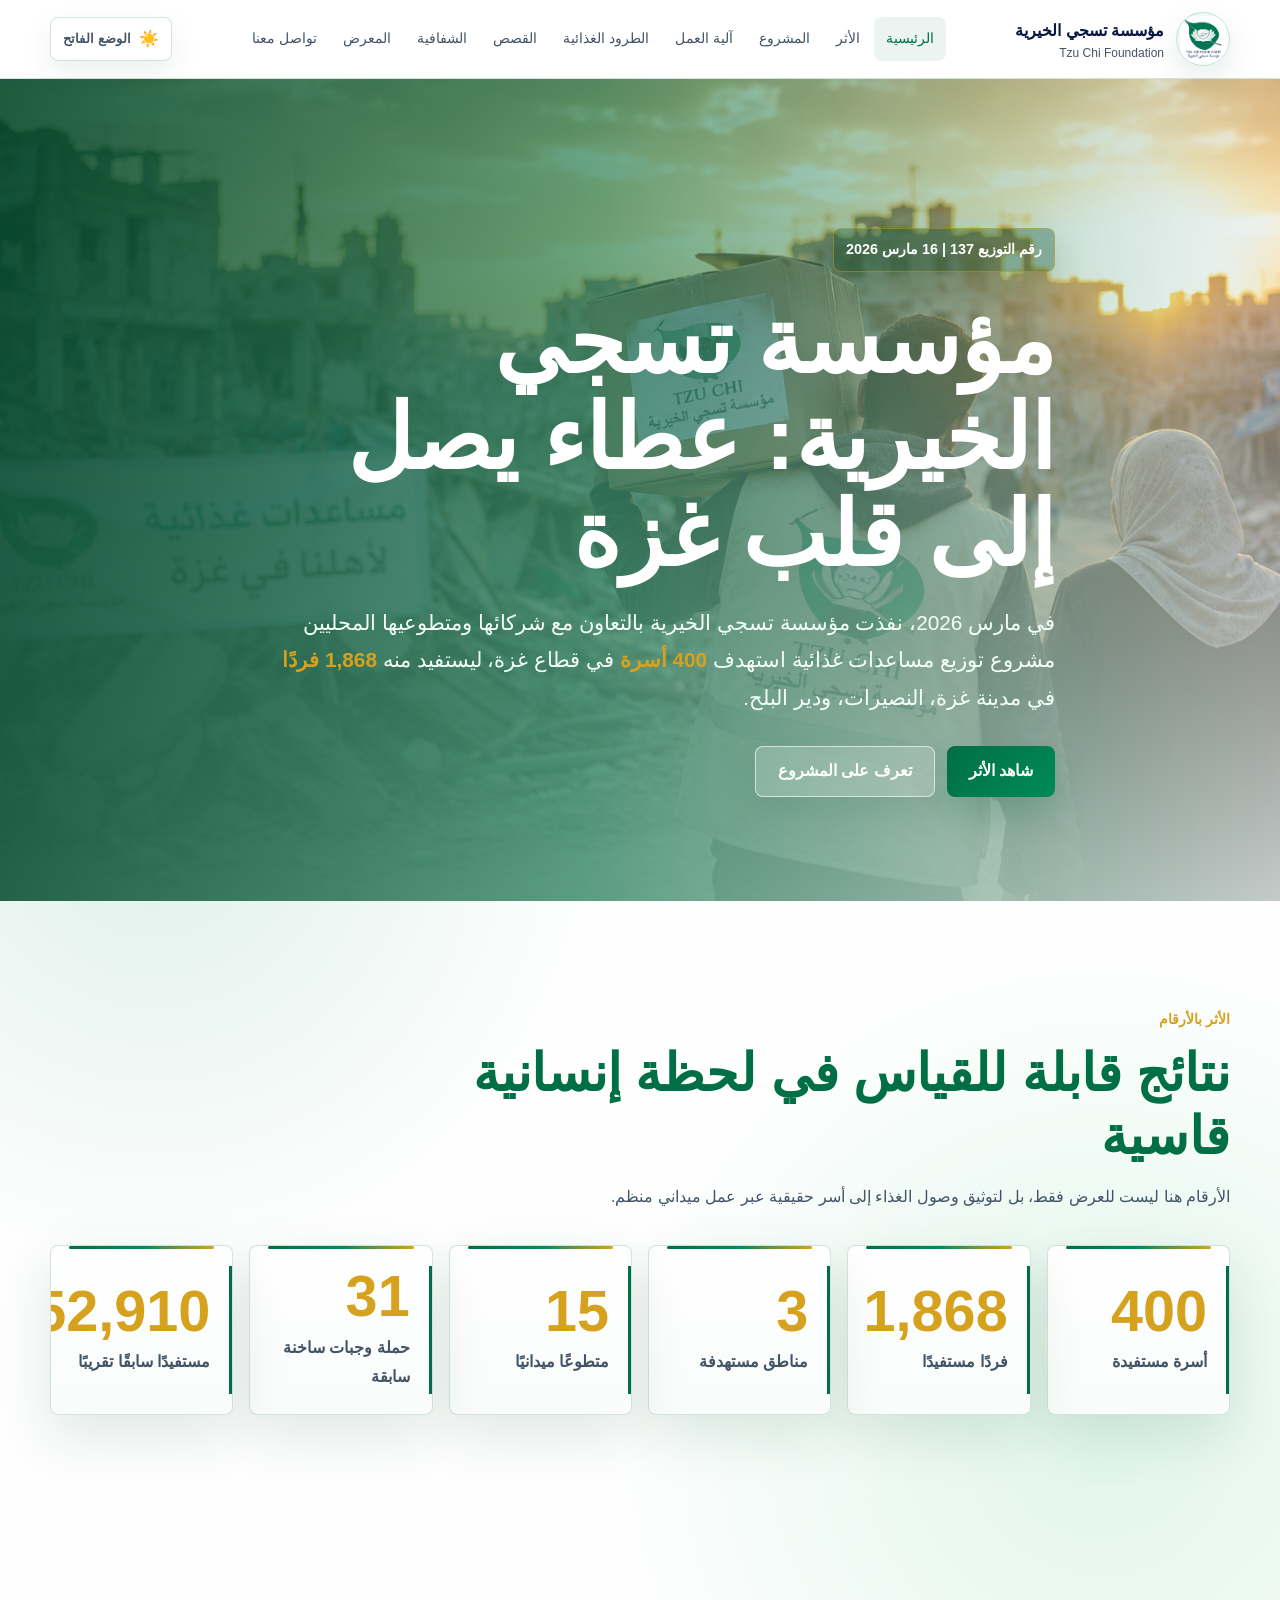
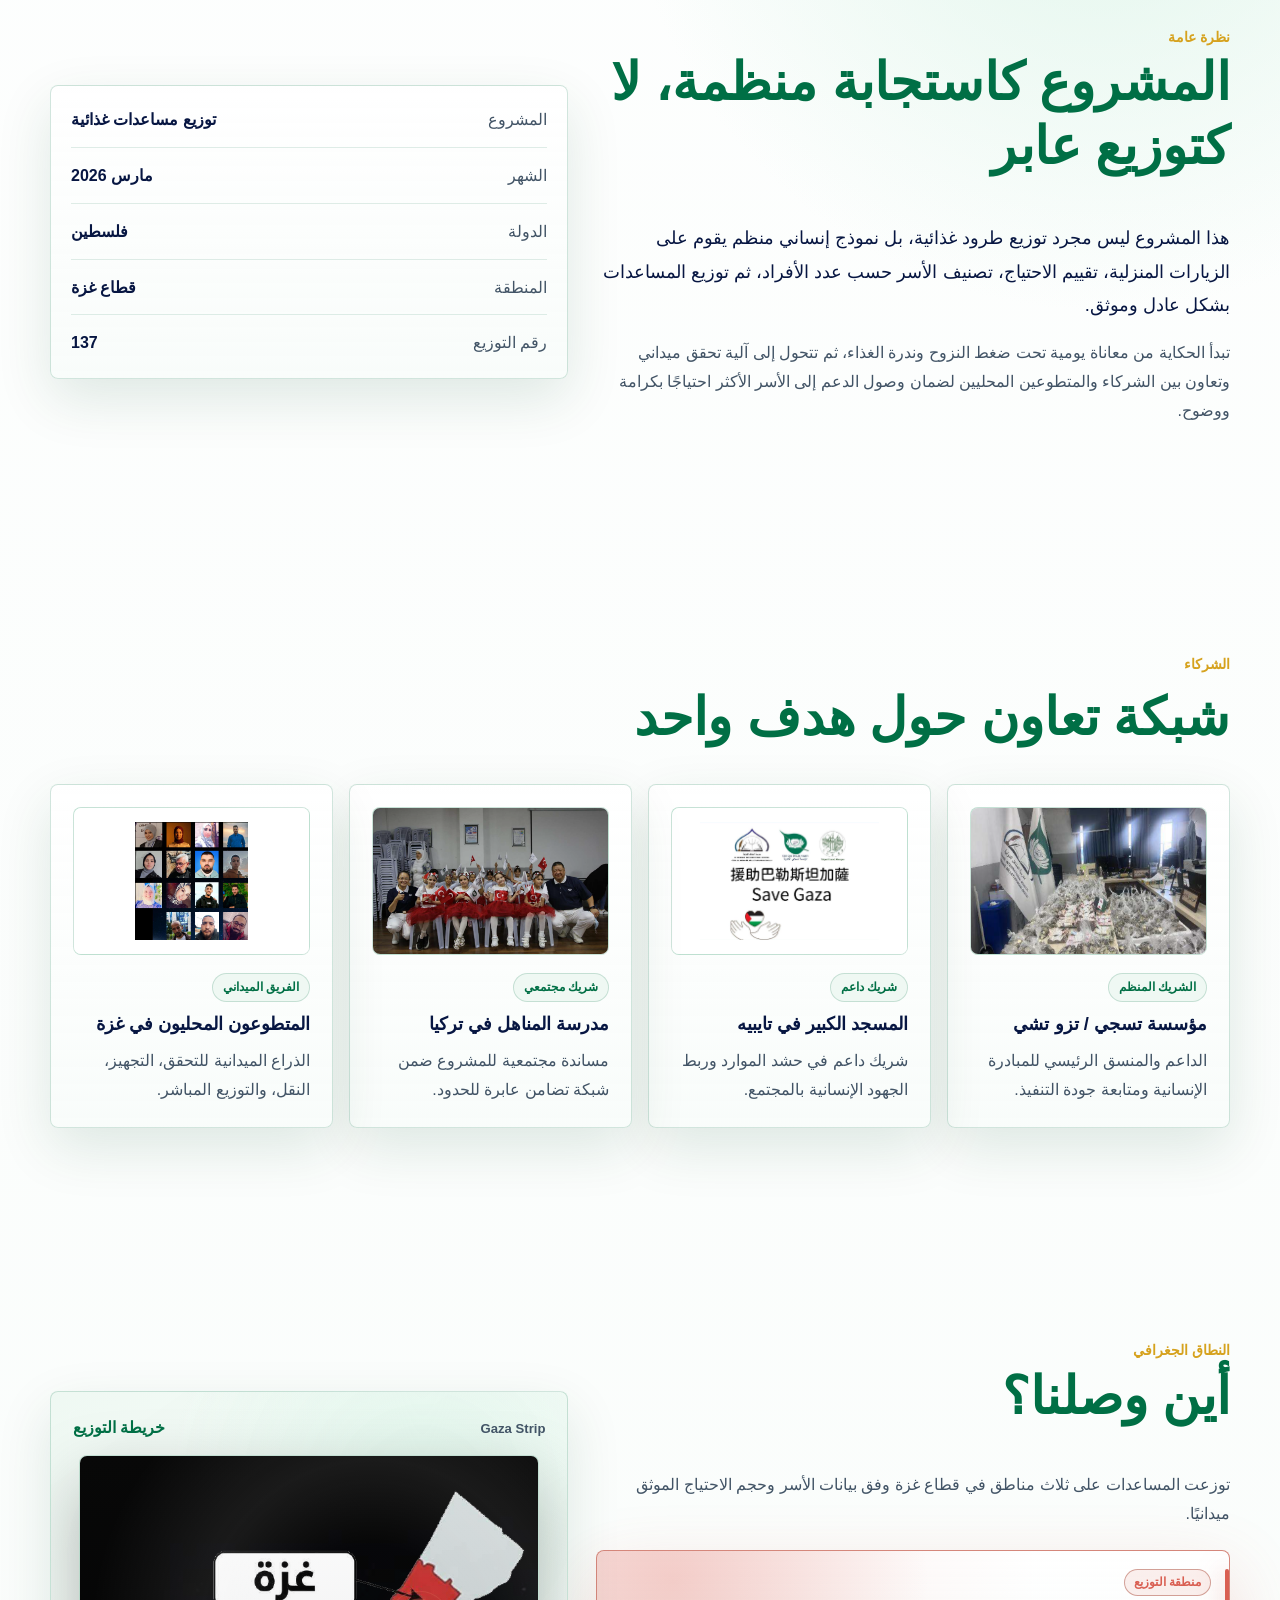
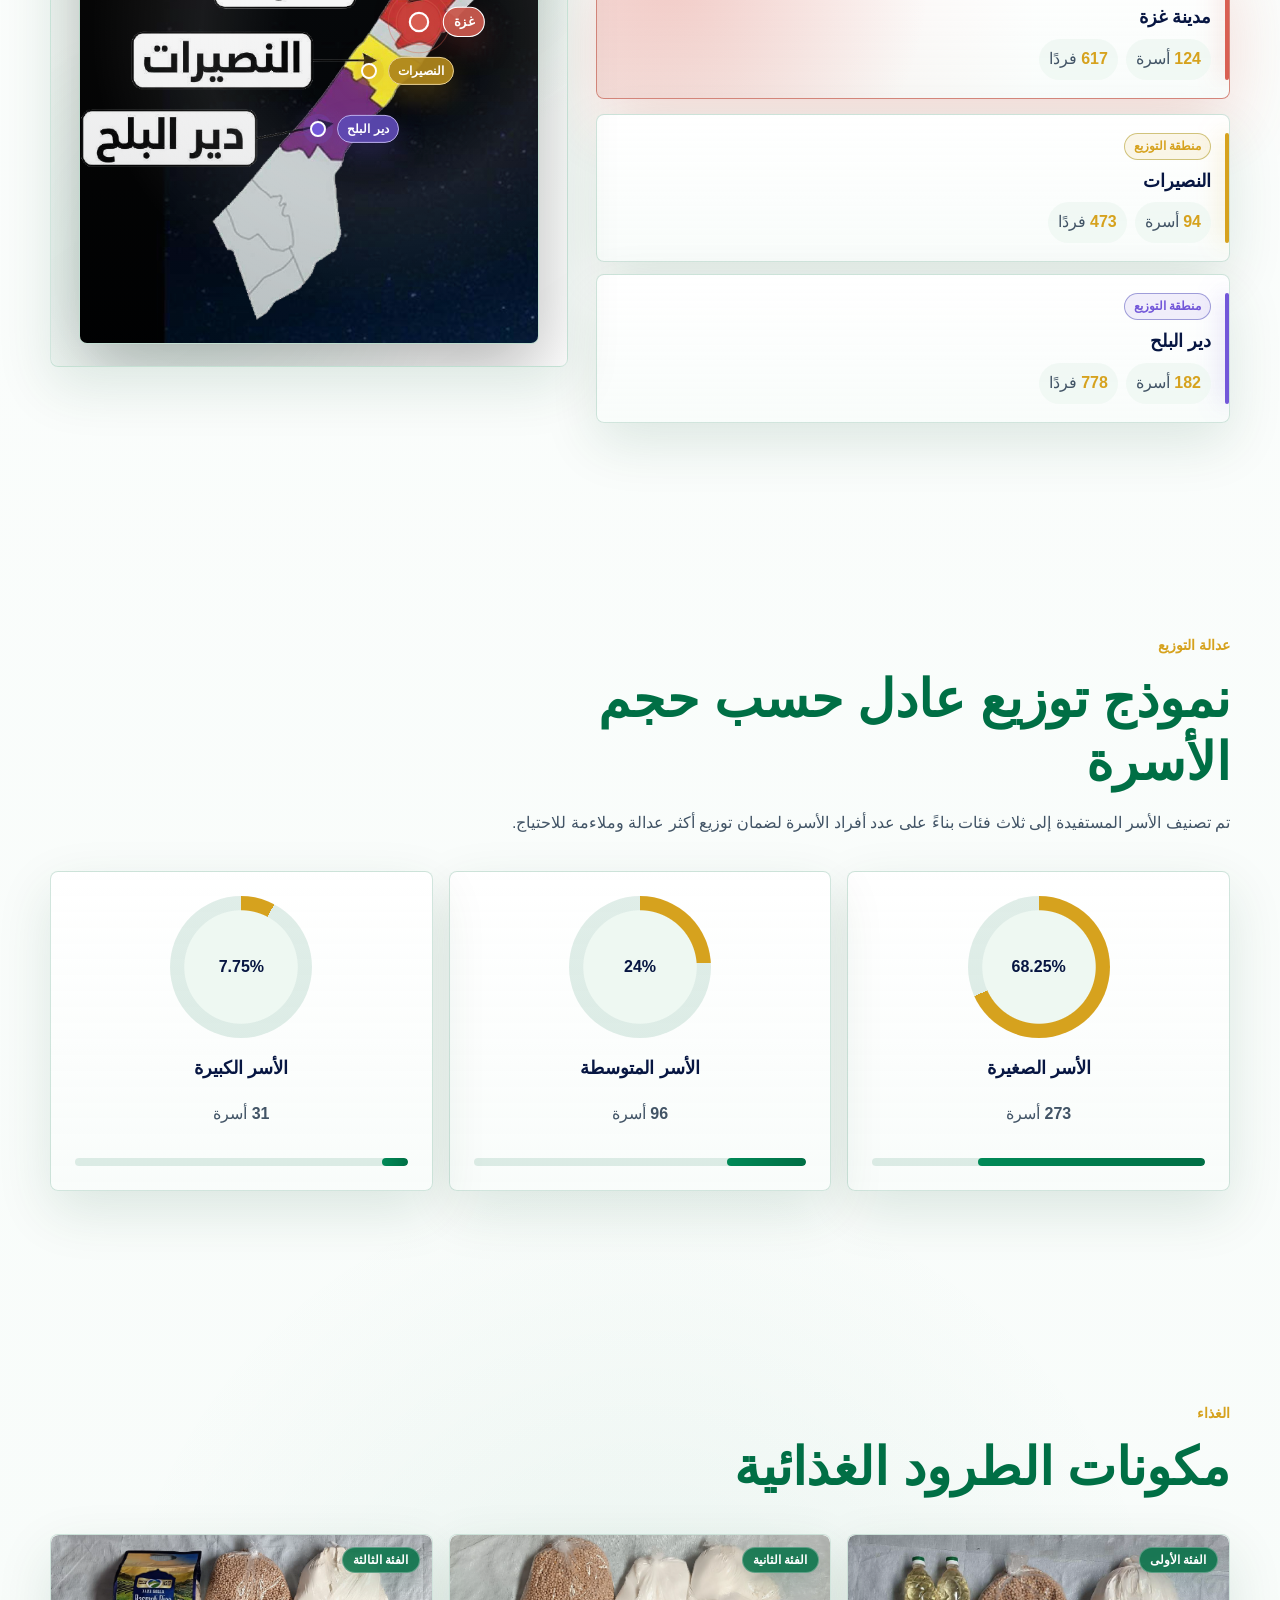
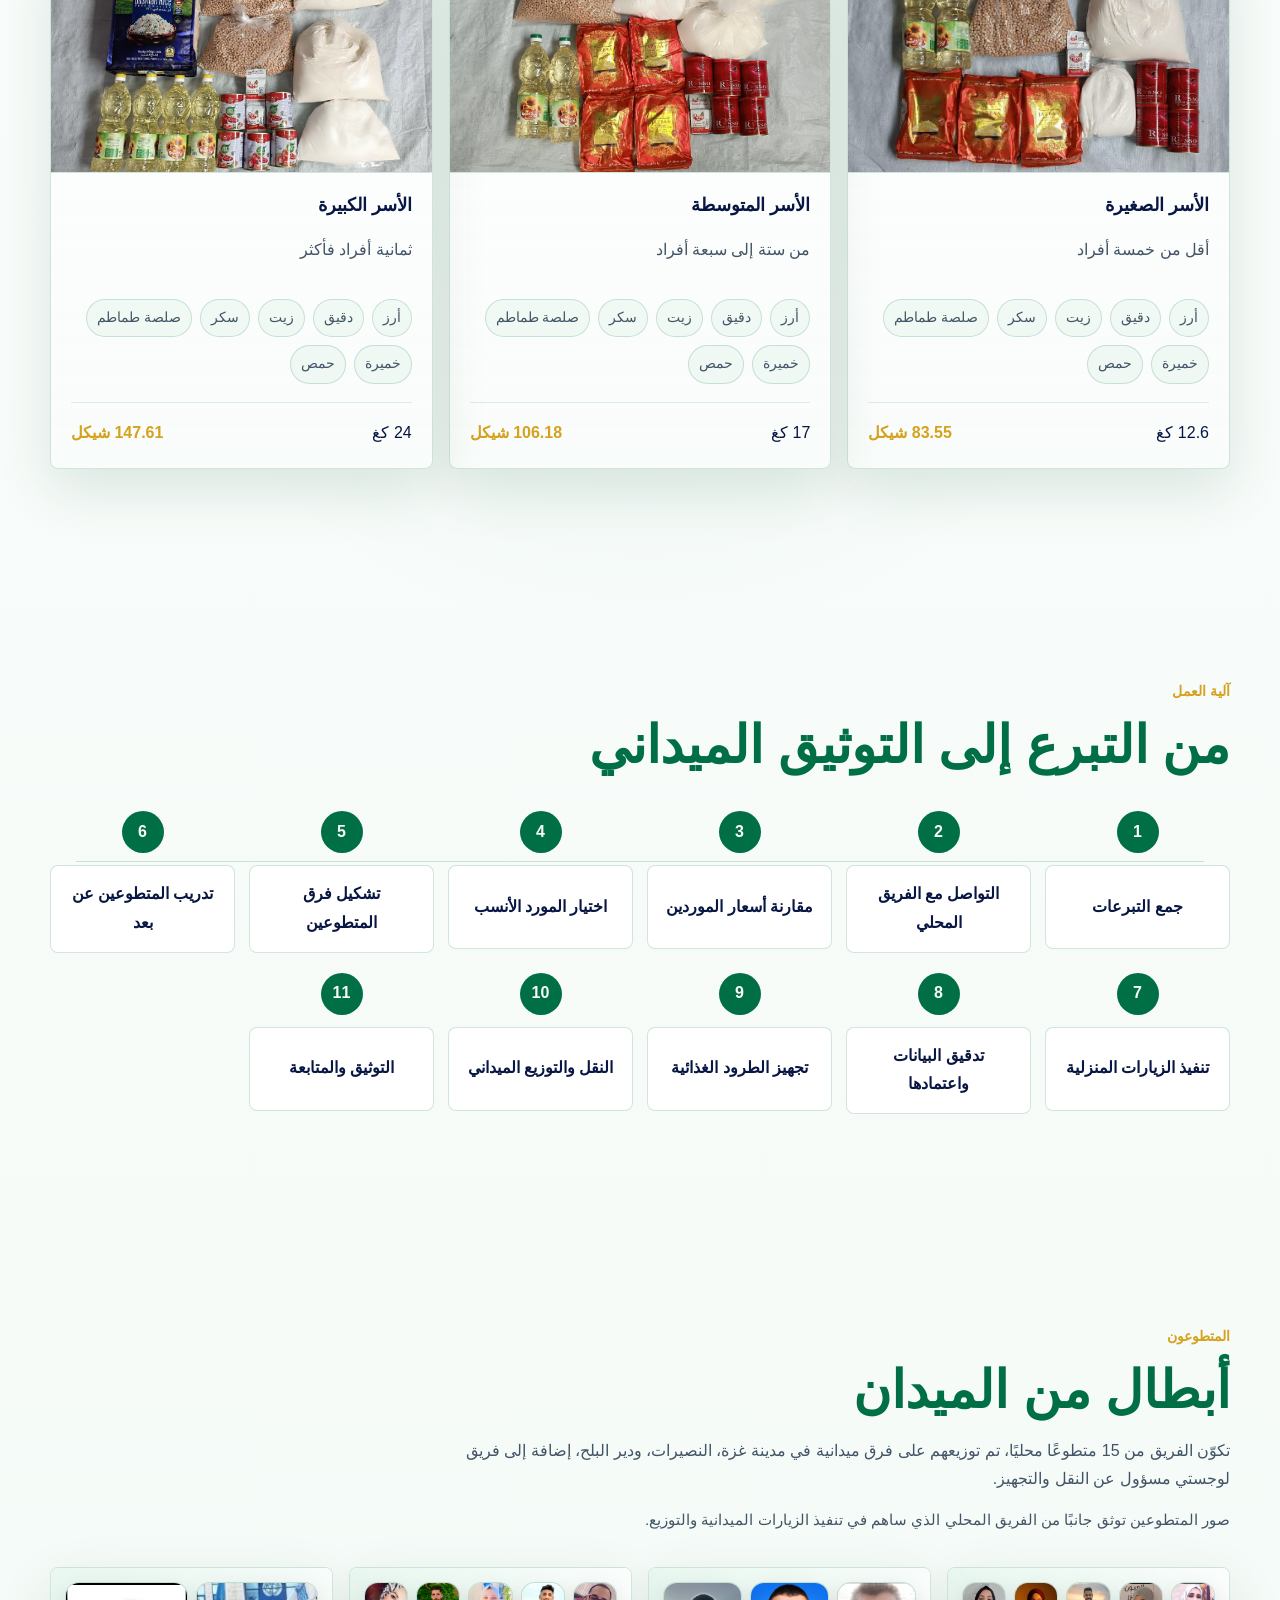
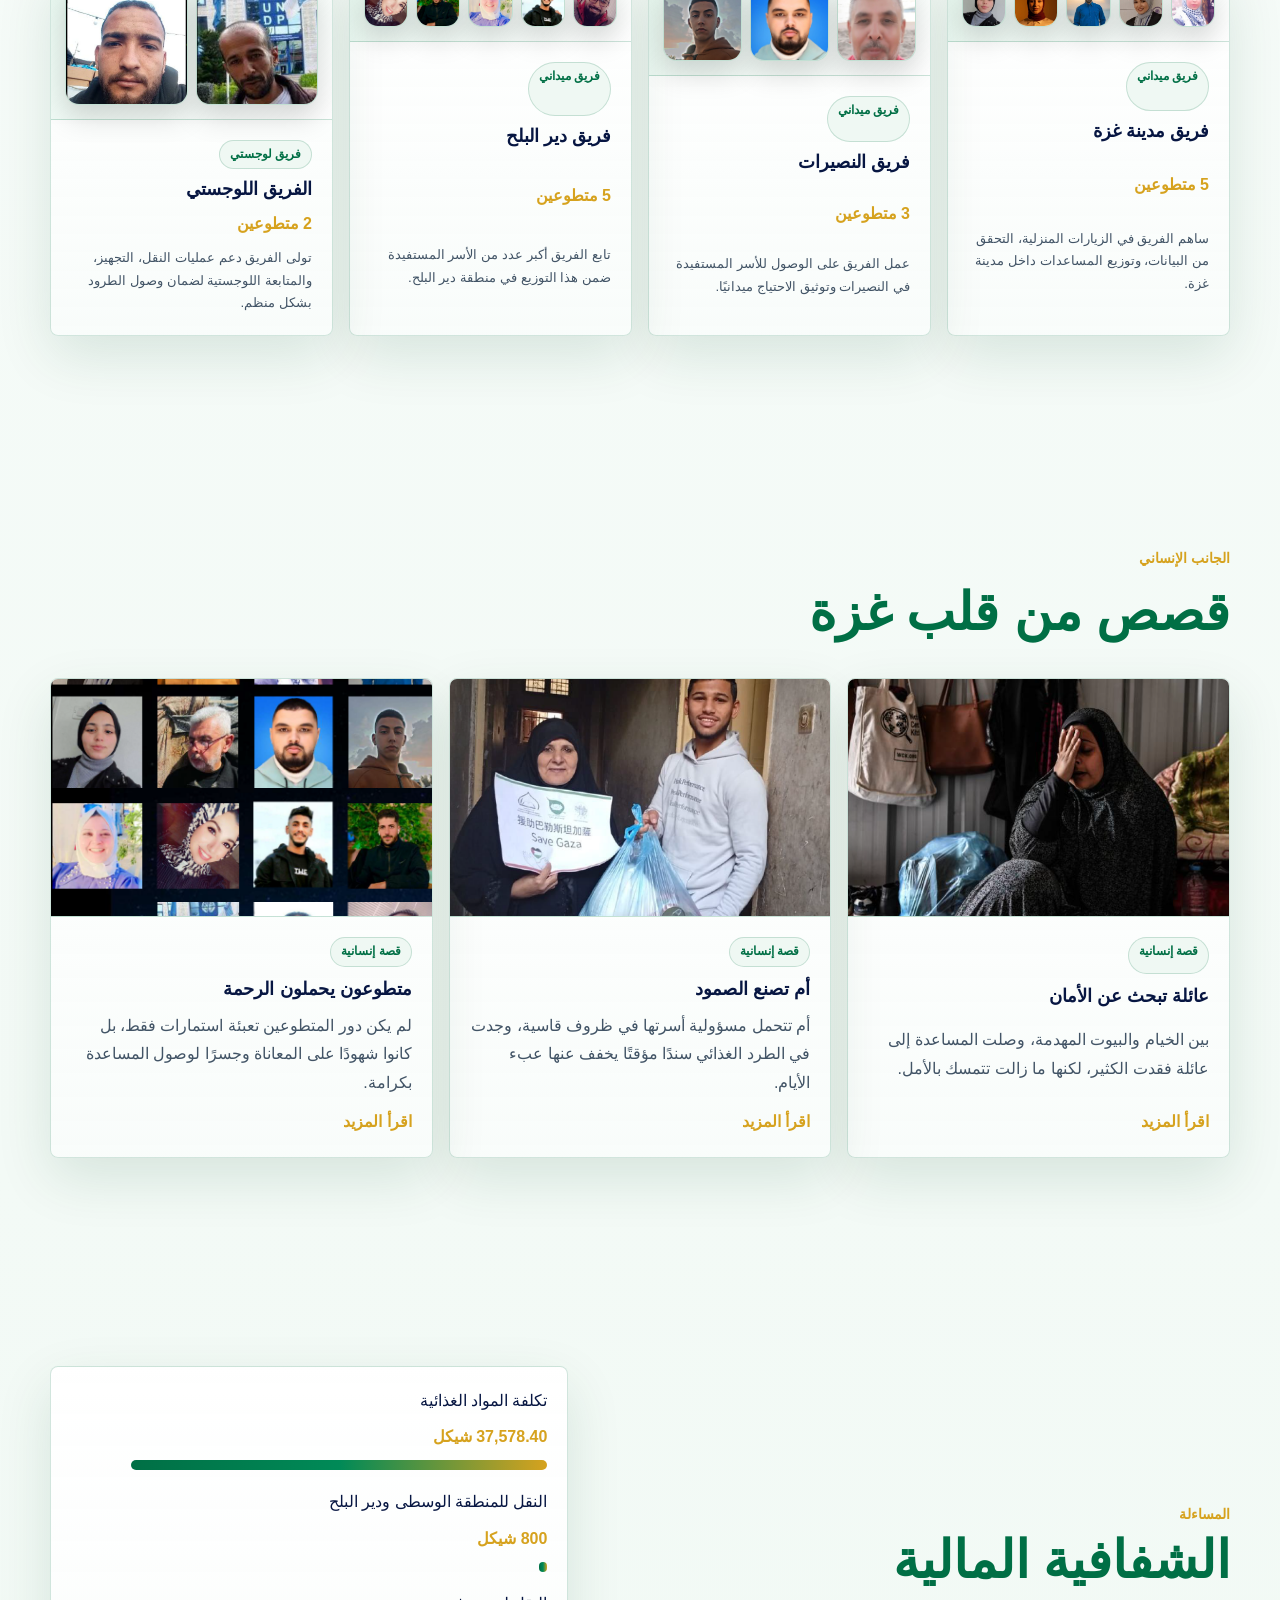
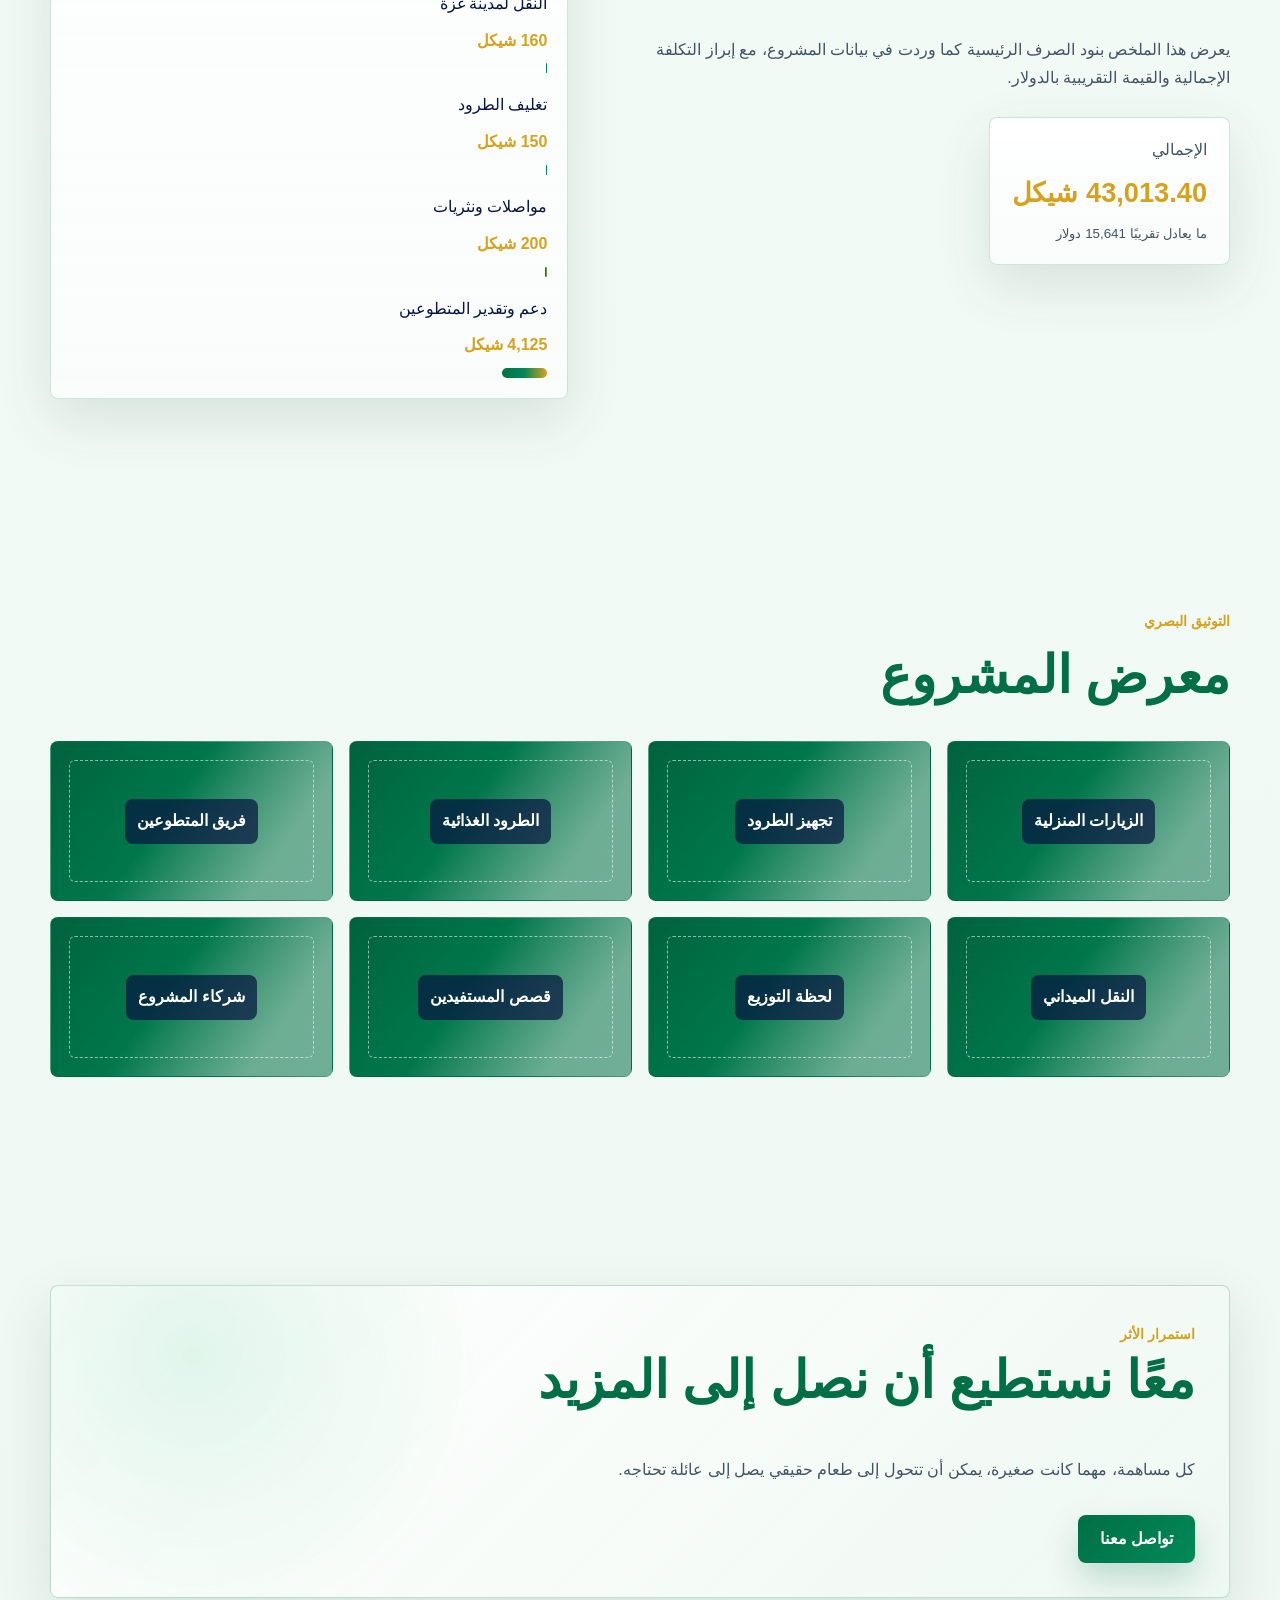
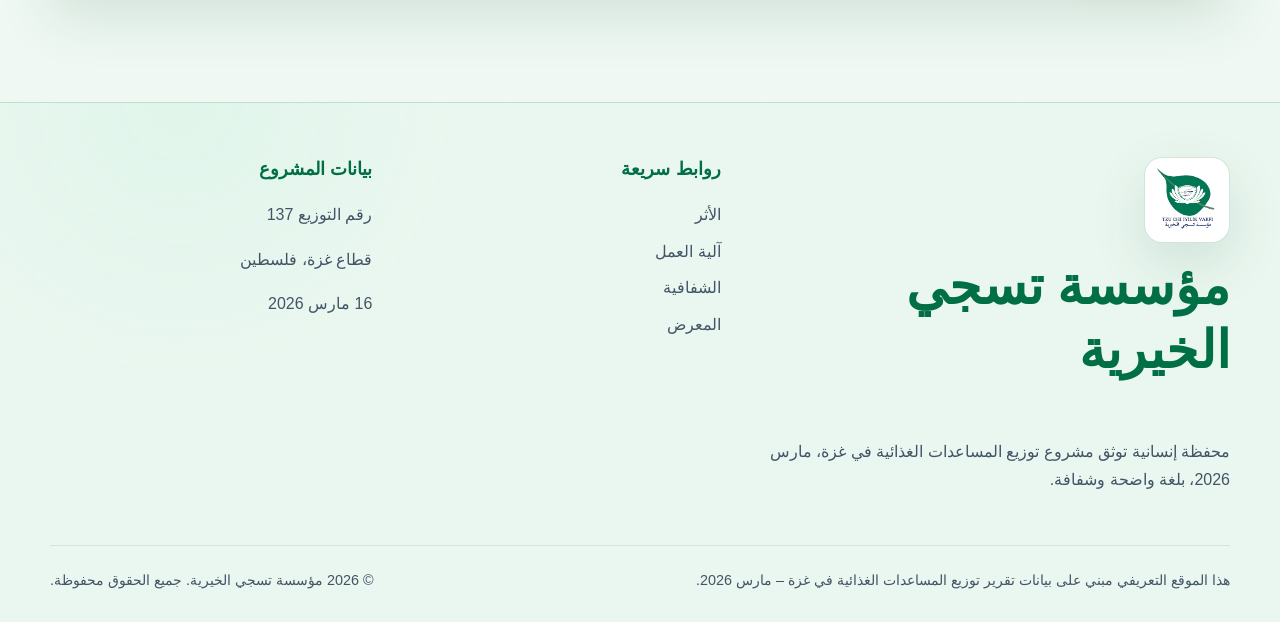
==== index.html @ 7330d8ac "first commit" ====
<!DOCTYPE html>
<html lang="ar" dir="rtl">
<head>
  <meta charset="UTF-8">
  <meta name="viewport" content="width=device-width, initial-scale=1.0">
  <meta name="description" content="موقع محفظة إنسانية لمشروع توزيع المساعدات الغذائية في غزة - مارس 2026، مؤسسة تسجي الخيرية.">
  <meta name="theme-color" content="#006F45">
  <title>مؤسسة تسجي الخيرية | توزيع المساعدات الغذائية في غزة</title>
  <link rel="icon" type="image/png" href="img/logo.png">
  <link rel="apple-touch-icon" href="img/logo.png">
  <script>
    (function () {
      try {
        var savedTheme = localStorage.getItem("tsuchi-theme");
        var systemTheme = window.matchMedia("(prefers-color-scheme: light)").matches ? "light" : "dark";
        document.documentElement.setAttribute("data-theme", savedTheme || systemTheme);
      } catch (error) {
        document.documentElement.setAttribute("data-theme", "dark");
      }
    })();
  </script>
  <link rel="stylesheet" href="style.css">
</head>
<body>
  <header class="site-header" id="top">
    <nav class="navbar" aria-label="التنقل الرئيسي">
      <a class="brand" href="#home" aria-label="مؤسسة تسجي الخيرية">
        <span class="brand-logo" aria-hidden="true">
          <img src="img/logo.png" alt="">
        </span>
        <span>
          <strong>مؤسسة تسجي الخيرية</strong>
          <small>Tzu Chi Foundation</small>
        </span>
      </a>

      <ul class="nav-links" id="primary-navigation">
        <li><a href="#home">الرئيسية</a></li>
        <li><a href="#impact">الأثر</a></li>
        <li><a href="#project">المشروع</a></li>
        <li><a href="#method">آلية العمل</a></li>
        <li><a href="#packages">الطرود الغذائية</a></li>
        <li><a href="#stories">القصص</a></li>
        <li><a href="#transparency">الشفافية</a></li>
        <li><a href="#gallery">المعرض</a></li>
        <li><a href="#contact">تواصل معنا</a></li>
      </ul>

      <div class="nav-actions">
        <button class="theme-toggle" type="button" aria-label="الوضع الداكن" aria-pressed="false">
          <span class="theme-toggle-icon" aria-hidden="true">🌙</span>
          <span class="theme-toggle-text">الوضع الداكن</span>
        </button>

        <button class="menu-toggle" type="button" aria-expanded="false" aria-controls="primary-navigation" aria-label="فتح القائمة">
          <span></span>
          <span></span>
          <span></span>
        </button>
      </div>
    </nav>
  </header>

  <main>
    <section class="hero section" id="home" aria-labelledby="hero-title">
      <div class="hero-media" aria-hidden="true">
        <img
          src="img/الصورة الرئيسية.png"
          alt=""
          class="hero-photo"
        >
      </div>
      <div class="hero-overlay"></div>
      <div class="hero-content container reveal">
        <div class="project-badge">رقم التوزيع 137 | 16 مارس 2026</div>
        <h1 id="hero-title">مؤسسة تسجي الخيرية: عطاء يصل إلى قلب غزة</h1>
        <p>
          في مارس 2026، نفذت مؤسسة تسجي الخيرية بالتعاون مع شركائها ومتطوعيها المحليين مشروع توزيع مساعدات غذائية استهدف
          <mark>400 أسرة</mark> في قطاع غزة، ليستفيد منه <mark>1,868 فردًا</mark> في مدينة غزة، النصيرات، ودير البلح.
        </p>
        <div class="hero-actions">
          <a class="btn btn-primary" href="#impact">شاهد الأثر</a>
          <a class="btn btn-secondary" href="#project">تعرف على المشروع</a>
        </div>
      </div>
    </section>

    <section class="section impact-section" id="impact" aria-labelledby="impact-title">
      <div class="container">
        <div class="section-heading reveal">
          <span class="eyebrow">الأثر بالأرقام</span>
          <h2 id="impact-title">نتائج قابلة للقياس في لحظة إنسانية قاسية</h2>
          <p>الأرقام هنا ليست للعرض فقط، بل لتوثيق وصول الغذاء إلى أسر حقيقية عبر عمل ميداني منظم.</p>
        </div>
        <div class="impact-grid">
          <article class="metric-card reveal">
            <strong class="counter" data-target="400">0</strong>
            <span>أسرة مستفيدة</span>
          </article>
          <article class="metric-card reveal">
            <strong class="counter" data-target="1868">0</strong>
            <span>فردًا مستفيدًا</span>
          </article>
          <article class="metric-card reveal">
            <strong class="counter" data-target="3">0</strong>
            <span>مناطق مستهدفة</span>
          </article>
          <article class="metric-card reveal">
            <strong class="counter" data-target="15">0</strong>
            <span>متطوعًا ميدانيًا</span>
          </article>
          <article class="metric-card reveal">
            <strong class="counter" data-target="31">0</strong>
            <span>حملة وجبات ساخنة سابقة</span>
          </article>
          <article class="metric-card reveal">
            <strong class="counter" data-target="52910">0</strong>
            <span>مستفيدًا سابقًا تقريبًا</span>
          </article>
        </div>
      </div>
    </section>

    <section class="section project-section" id="project" aria-labelledby="project-title">
      <div class="container split-layout">
        <div class="section-copy reveal">
          <span class="eyebrow">نظرة عامة</span>
          <h2 id="project-title">المشروع كاستجابة منظمة، لا كتوزيع عابر</h2>
          <p class="lead">
            هذا المشروع ليس مجرد توزيع طرود غذائية، بل نموذج إنساني منظم يقوم على الزيارات المنزلية، تقييم الاحتياج،
            تصنيف الأسر حسب عدد الأفراد، ثم توزيع المساعدات بشكل عادل وموثق.
          </p>
          <p>
            تبدأ الحكاية من معاناة يومية تحت ضغط النزوح وندرة الغذاء، ثم تتحول إلى آلية تحقق ميداني وتعاون بين الشركاء
            والمتطوعين المحليين لضمان وصول الدعم إلى الأسر الأكثر احتياجًا بكرامة ووضوح.
          </p>
        </div>
        <aside class="info-card reveal" aria-label="بيانات المشروع">
          <dl>
            <div><dt>المشروع</dt><dd>توزيع مساعدات غذائية</dd></div>
            <div><dt>الشهر</dt><dd>مارس 2026</dd></div>
            <div><dt>الدولة</dt><dd>فلسطين</dd></div>
            <div><dt>المنطقة</dt><dd>قطاع غزة</dd></div>
            <div><dt>رقم التوزيع</dt><dd>137</dd></div>
          </dl>
        </aside>
      </div>
    </section>

    <section class="section partners-section" aria-labelledby="partners-title">
      <div class="container">
        <div class="section-heading reveal">
          <span class="eyebrow">الشركاء</span>
          <h2 id="partners-title">شبكة تعاون حول هدف واحد</h2>
        </div>
        <div class="card-grid partners-grid">
          <article class="partner-card reveal">
            <div class="partner-image-wrap">
              <img src="img/مؤسسة تسجي تزو تشي.png" alt="مؤسسة تسجي / تزو تشي" class="partner-image">
            </div>
            <span class="partner-role">الشريك المنظم</span>
            <h3>مؤسسة تسجي / تزو تشي</h3>
            <p>الداعم والمنسق الرئيسي للمبادرة الإنسانية ومتابعة جودة التنفيذ.</p>
          </article>
          <article class="partner-card reveal">
            <div class="partner-image-wrap">
              <img src="img/المسجد الكبير.png" alt="المسجد الكبير في تايبيه" class="partner-image is-contain">
            </div>
            <span class="partner-role">شريك داعم</span>
            <h3>المسجد الكبير في تايبيه</h3>
            <p>شريك داعم في حشد الموارد وربط الجهود الإنسانية بالمجتمع.</p>
          </article>
          <article class="partner-card reveal">
            <div class="partner-image-wrap">
              <img src="img/مدرسة المناهل.png" alt="مدرسة المناهل في تركيا" class="partner-image">
            </div>
            <span class="partner-role">شريك مجتمعي</span>
            <h3>مدرسة المناهل في تركيا</h3>
            <p>مساندة مجتمعية للمشروع ضمن شبكة تضامن عابرة للحدود.</p>
          </article>
          <article class="partner-card reveal">
            <div class="partner-image-wrap">
              <img src="img/متطوعين.png" alt="المتطوعون المحليون في غزة" class="partner-image is-contain">
            </div>
            <span class="partner-role">الفريق الميداني</span>
            <h3>المتطوعون المحليون في غزة</h3>
            <p>الذراع الميدانية للتحقق، التجهيز، النقل، والتوزيع المباشر.</p>
          </article>
        </div>
      </div>
    </section>

    <section class="section areas-section" aria-labelledby="areas-title">
      <div class="container split-layout areas-layout">
        <div class="section-copy reveal">
          <span class="eyebrow">النطاق الجغرافي</span>
          <h2 id="areas-title">أين وصلنا؟</h2>
          <p>توزعت المساعدات على ثلاث مناطق في قطاع غزة وفق بيانات الأسر وحجم الاحتياج الموثق ميدانيًا.</p>
          <div class="area-list" aria-label="مناطق التوزيع">
            <button class="area-card is-active" type="button" data-region="gaza" aria-pressed="true">
              <span class="area-card-accent"></span>
              <span class="area-card-label">منطقة التوزيع</span>
              <h3>مدينة غزة</h3>
              <span class="area-stats">
                <span><strong>124</strong> أسرة</span>
                <span><strong>617</strong> فردًا</span>
              </span>
            </button>
            <button class="area-card" type="button" data-region="nuseirat" aria-pressed="false">
              <span class="area-card-accent"></span>
              <span class="area-card-label">منطقة التوزيع</span>
              <h3>النصيرات</h3>
              <span class="area-stats">
                <span><strong>94</strong> أسرة</span>
                <span><strong>473</strong> فردًا</span>
              </span>
            </button>
            <button class="area-card" type="button" data-region="deir" aria-pressed="false">
              <span class="area-card-accent"></span>
              <span class="area-card-label">منطقة التوزيع</span>
              <h3>دير البلح</h3>
              <span class="area-stats">
                <span><strong>182</strong> أسرة</span>
                <span><strong>778</strong> فردًا</span>
              </span>
            </button>
          </div>
        </div>
        <div class="gaza-map reveal" data-region-map aria-label="خريطة تفاعلية لمناطق التوزيع في قطاع غزة">
          <div class="map-shell">
            <div class="map-kicker">
              <span>Gaza Strip</span>
              <strong>خريطة التوزيع</strong>
            </div>

            <div class="map-stage">
              <div class="interactive-gaza-map gaza-map-stage" aria-label="خريطة تفاعلية لقطاع غزة">
                <img
                  src="img/قطاع غزة.png"
                  alt="خريطة قطاع غزة توضح مناطق التوزيع: غزة، النصيرات، دير البلح"
                  class="gaza-map-image"
                >

                <button class="map-region region-gaza is-active" type="button" data-region="gaza" aria-label="مدينة غزة: 124 أسرة، 617 فردًا" aria-pressed="true">
                  <span class="region-pin" aria-hidden="true"></span>
                  <span class="region-label">غزة</span>
                </button>

                <button class="map-region region-nuseirat" type="button" data-region="nuseirat" aria-label="النصيرات: 94 أسرة، 473 فردًا" aria-pressed="false">
                  <span class="region-pin" aria-hidden="true"></span>
                  <span class="region-label">النصيرات</span>
                </button>

                <button class="map-region region-deir" type="button" data-region="deir" aria-label="دير البلح: 182 أسرة، 778 فردًا" aria-pressed="false">
                  <span class="region-pin" aria-hidden="true"></span>
                  <span class="region-label">دير البلح</span>
                </button>
              </div>
            </div>

            <!-- <aside class="map-info-panel" aria-live="polite">
              <span class="map-info-label">منطقة مستهدفة ضمن التوزيع</span>
              <h3 data-map-title>مدينة غزة</h3>
              <div class="map-info-stats">
                <span><strong data-map-families>124</strong> أسرة مستفيدة</span>
                <span><strong data-map-people>617</strong> فردًا مستفيدًا</span>
              </div>
              <p data-map-description>منطقة رئيسية ضمن نطاق التوزيع</p>
            </aside> -->
          </div>
        </div>
      </div>
    </section>

    <section class="section fair-section" aria-labelledby="fair-title">
      <div class="container">
        <div class="section-heading reveal">
          <span class="eyebrow">عدالة التوزيع</span>
          <h2 id="fair-title">نموذج توزيع عادل حسب حجم الأسرة</h2>
          <p>تم تصنيف الأسر المستفيدة إلى ثلاث فئات بناءً على عدد أفراد الأسرة لضمان توزيع أكثر عدالة وملاءمة للاحتياج.</p>
        </div>
        <div class="fair-grid">
          <article class="distribution-card reveal">
            <div class="donut" style="--percent: 68.25"><span>68.25%</span></div>
            <h3>الأسر الصغيرة</h3>
            <p><strong>273</strong> أسرة</p>
            <div class="progress"><span style="width: 68.25%"></span></div>
          </article>
          <article class="distribution-card reveal">
            <div class="donut" style="--percent: 24"><span>24%</span></div>
            <h3>الأسر المتوسطة</h3>
            <p><strong>96</strong> أسرة</p>
            <div class="progress"><span style="width: 24%"></span></div>
          </article>
          <article class="distribution-card reveal">
            <div class="donut" style="--percent: 7.75"><span>7.75%</span></div>
            <h3>الأسر الكبيرة</h3>
            <p><strong>31</strong> أسرة</p>
            <div class="progress"><span style="width: 7.75%"></span></div>
          </article>
        </div>
      </div>
    </section>

    <section class="section packages-section" id="packages" aria-labelledby="packages-title">
      <div class="container">
        <div class="section-heading reveal">
          <span class="eyebrow">الغذاء</span>
          <h2 id="packages-title">مكونات الطرود الغذائية</h2>
        </div>
        <div class="package-grid">
          <article class="package-card reveal">
            <figure class="package-image-wrap">
              <img
                src="img/package-small-family.png"
                alt="صورة طرد الأسر الصغيرة - الفئة الأولى"
                class="package-photo"
              >
              <figcaption class="package-category-badge">الفئة الأولى</figcaption>
            </figure>
            <div class="package-body">
              <h3>الأسر الصغيرة</h3>
              <p class="muted">أقل من خمسة أفراد</p>
              <ul class="items-list">
                <li>أرز</li><li>دقيق</li><li>زيت</li><li>سكر</li><li>صلصة طماطم</li><li>خميرة</li><li>حمص</li>
              </ul>
              <div class="package-meta">
                <span>12.6 كغ</span>
                <strong>83.55 شيكل</strong>
              </div>
            </div>
          </article>
          <article class="package-card reveal">
            <figure class="package-image-wrap">
              <img
                src="img/package-medium-family.png"
                alt="صورة طرد الأسر المتوسطة - الفئة الثانية"
                class="package-photo"
              >
              <figcaption class="package-category-badge">الفئة الثانية</figcaption>
            </figure>
            <div class="package-body">
              <h3>الأسر المتوسطة</h3>
              <p class="muted">من ستة إلى سبعة أفراد</p>
              <ul class="items-list">
                <li>أرز</li><li>دقيق</li><li>زيت</li><li>سكر</li><li>صلصة طماطم</li><li>خميرة</li><li>حمص</li>
              </ul>
              <div class="package-meta">
                <span>17 كغ</span>
                <strong>106.18 شيكل</strong>
              </div>
            </div>
          </article>
          <article class="package-card reveal">
            <figure class="package-image-wrap">
              <img
                src="img/package-large-family.png"
                alt="صورة طرد الأسر الكبيرة - الفئة الثالثة"
                class="package-photo"
              >
              <figcaption class="package-category-badge">الفئة الثالثة</figcaption>
            </figure>
            <div class="package-body">
              <h3>الأسر الكبيرة</h3>
              <p class="muted">ثمانية أفراد فأكثر</p>
              <ul class="items-list">
                <li>أرز</li><li>دقيق</li><li>زيت</li><li>سكر</li><li>صلصة طماطم</li><li>خميرة</li><li>حمص</li>
              </ul>
              <div class="package-meta">
                <span>24 كغ</span>
                <strong>147.61 شيكل</strong>
              </div>
            </div>
          </article>
        </div>
      </div>
    </section>

    <section class="section method-section" id="method" aria-labelledby="method-title">
      <div class="container">
        <div class="section-heading reveal">
          <span class="eyebrow">آلية العمل</span>
          <h2 id="method-title">من التبرع إلى التوثيق الميداني</h2>
        </div>
        <ol class="timeline">
          <li class="reveal"><span>1</span><p>جمع التبرعات</p></li>
          <li class="reveal"><span>2</span><p>التواصل مع الفريق المحلي</p></li>
          <li class="reveal"><span>3</span><p>مقارنة أسعار الموردين</p></li>
          <li class="reveal"><span>4</span><p>اختيار المورد الأنسب</p></li>
          <li class="reveal"><span>5</span><p>تشكيل فرق المتطوعين</p></li>
          <li class="reveal"><span>6</span><p>تدريب المتطوعين عن بعد</p></li>
          <li class="reveal"><span>7</span><p>تنفيذ الزيارات المنزلية</p></li>
          <li class="reveal"><span>8</span><p>تدقيق البيانات واعتمادها</p></li>
          <li class="reveal"><span>9</span><p>تجهيز الطرود الغذائية</p></li>
          <li class="reveal"><span>10</span><p>النقل والتوزيع الميداني</p></li>
          <li class="reveal"><span>11</span><p>التوثيق والمتابعة</p></li>
        </ol>
      </div>
    </section>

    <section class="section volunteers-section" aria-labelledby="volunteers-title">
      <div class="container">
        <div class="section-heading reveal">
          <span class="eyebrow">المتطوعون</span>
          <h2 id="volunteers-title">أبطال من الميدان</h2>
          <p>
            تكوّن الفريق من 15 متطوعًا محليًا، تم توزيعهم على فرق ميدانية في مدينة غزة، النصيرات، ودير البلح،
            إضافة إلى فريق لوجستي مسؤول عن النقل والتجهيز.
          </p>
          <p class="section-note">صور المتطوعين توثق جانبًا من الفريق المحلي الذي ساهم في تنفيذ الزيارات الميدانية والتوزيع.</p>
        </div>
        <div class="volunteer-grid">
          <article class="volunteer-card reveal">
            <div class="volunteer-photo-grid volunteer-photo-grid-5" aria-label="صور فريق مدينة غزة">
              <img src="img/فريق غزة العضو الاول.png" alt="عضو من فريق مدينة غزة" class="volunteer-photo photo-focus-center">
              <img src="img/فريق غزة العضو الثاني.png" alt="عضو من فريق مدينة غزة" class="volunteer-photo">
              <img src="img/فريق غزة العضو الثالث.png" alt="عضو من فريق مدينة غزة" class="volunteer-photo">
              <img src="img/فريق غزة العضو الرابع.png" alt="عضو من فريق مدينة غزة" class="volunteer-photo">
              <img src="img/فريق غزة العضو الخامس.png" alt="عضو من فريق مدينة غزة" class="volunteer-photo">
            </div>
            <div class="volunteer-card-body">
              <span class="volunteer-role">فريق ميداني</span>
              <h3>فريق مدينة غزة</h3>
              <p class="volunteer-count">5 متطوعين</p>
              <small>ساهم الفريق في الزيارات المنزلية، التحقق من البيانات، وتوزيع المساعدات داخل مدينة غزة.</small>
            </div>
          </article>
          <article class="volunteer-card reveal">
            <div class="volunteer-photo-grid volunteer-photo-grid-3" aria-label="صور فريق النصيرات">
              <img src="img/فريق النصيرات العضو الاول.png" alt="عضو من فريق النصيرات" class="volunteer-photo">
              <img src="img/فريق النصيرات العضو الثاني.png" alt="عضو من فريق النصيرات" class="volunteer-photo">
              <img src="img/فريق النصيرات العضو الثالث.png" alt="عضو من فريق النصيرات" class="volunteer-photo">
            </div>
            <div class="volunteer-card-body">
              <span class="volunteer-role">فريق ميداني</span>
              <h3>فريق النصيرات</h3>
              <p class="volunteer-count">3 متطوعين</p>
              <small>عمل الفريق على الوصول للأسر المستفيدة في النصيرات وتوثيق الاحتياج ميدانيًا.</small>
            </div>
          </article>
          <article class="volunteer-card reveal">
            <div class="volunteer-photo-grid volunteer-photo-grid-5" aria-label="صور فريق دير البلح">
              <img src="img/فريق دير البلح العضو الاول.png" alt="عضو من فريق دير البلح" class="volunteer-photo photo-focus-center">
              <img src="img/فريق دير البلح العضو الثاني.png" alt="عضو من فريق دير البلح" class="volunteer-photo">
              <img src="img/فريق دير البلح العضو الثالث.png" alt="عضو من فريق دير البلح" class="volunteer-photo">
              <img src="img/فريق دير البلح العضو الرابع.png" alt="عضو من فريق دير البلح" class="volunteer-photo">
              <img src="img/فريق دير البلح العضو الخامس.png" alt="عضو من فريق دير البلح" class="volunteer-photo">
            </div>
            <div class="volunteer-card-body">
              <span class="volunteer-role">فريق ميداني</span>
              <h3>فريق دير البلح</h3>
              <p class="volunteer-count">5 متطوعين</p>
              <small>تابع الفريق أكبر عدد من الأسر المستفيدة ضمن هذا التوزيع في منطقة دير البلح.</small>
            </div>
          </article>
          <article class="volunteer-card reveal">
            <div class="volunteer-photo-grid volunteer-photo-grid-2" aria-label="صور الفريق اللوجستي">
              <img src="img/الفريق اللوجستي العضو الاول.png" alt="عضو من الفريق اللوجستي" class="volunteer-photo">
              <img src="img/الفريق اللوجستي العضو الثاني.png" alt="عضو من الفريق اللوجستي" class="volunteer-photo">
            </div>
            <div class="volunteer-card-body">
              <span class="volunteer-role">فريق لوجستي</span>
              <h3>الفريق اللوجستي</h3>
              <p class="volunteer-count">2 متطوعين</p>
              <small>تولى الفريق دعم عمليات النقل، التجهيز، والمتابعة اللوجستية لضمان وصول الطرود بشكل منظم.</small>
            </div>
          </article>
        </div>
      </div>
    </section>

    <section class="section stories-section" id="stories" aria-labelledby="stories-title">
      <div class="container">
        <div class="section-heading reveal">
          <span class="eyebrow">الجانب الإنساني</span>
          <h2 id="stories-title">قصص من قلب غزة</h2>
        </div>
        <div class="story-grid">
          <article class="story-card reveal" data-story="family">
            <figure class="story-image-wrap">
              <img
                src="img/عائلة تبحث عن الأمان.png"
                alt="صورة توثق جانبًا من معاناة عائلة في غزة"
                class="story-photo story-photo-focus-center"
              >
            </figure>
            <div class="story-card-body">
              <span class="story-badge">قصة إنسانية</span>
              <h3>عائلة تبحث عن الأمان</h3>
              <p>بين الخيام والبيوت المهدمة، وصلت المساعدة إلى عائلة فقدت الكثير، لكنها ما زالت تتمسك بالأمل.</p>
              <button class="text-button story-read-more" type="button" data-story="family">اقرأ المزيد</button>
            </div>
          </article>
          <article class="story-card reveal" data-story="mother">
            <figure class="story-image-wrap">
              <img
                src="img/أم تصنع الصمود.png"
                alt="صورة توثق صمود أم في غزة"
                class="story-photo story-photo-focus-center"
              >
            </figure>
            <div class="story-card-body">
              <span class="story-badge">قصة إنسانية</span>
              <h3>أم تصنع الصمود</h3>
              <p>أم تتحمل مسؤولية أسرتها في ظروف قاسية، وجدت في الطرد الغذائي سندًا مؤقتًا يخفف عنها عبء الأيام.</p>
              <button class="text-button story-read-more" type="button" data-story="mother">اقرأ المزيد</button>
            </div>
          </article>
          <article class="story-card reveal" data-story="volunteers">
            <figure class="story-image-wrap">
              <img
                src="img/متطوعين.png"
                alt="صورة توثق جانبًا من عمل المتطوعين المحليين"
                class="story-photo story-photo-focus-center"
              >
            </figure>
            <div class="story-card-body">
              <span class="story-badge">قصة إنسانية</span>
              <h3>متطوعون يحملون الرحمة</h3>
              <p>لم يكن دور المتطوعين تعبئة استمارات فقط، بل كانوا شهودًا على المعاناة وجسرًا لوصول المساعدة بكرامة.</p>
              <button class="text-button story-read-more" type="button" data-story="volunteers">اقرأ المزيد</button>
            </div>
          </article>
        </div>
      </div>
    </section>

    <section class="section finance-section" id="transparency" aria-labelledby="finance-title">
      <div class="container split-layout">
        <div class="section-copy reveal">
          <span class="eyebrow">المساءلة</span>
          <h2 id="finance-title">الشفافية المالية</h2>
          <p>يعرض هذا الملخص بنود الصرف الرئيسية كما وردت في بيانات المشروع، مع إبراز التكلفة الإجمالية والقيمة التقريبية بالدولار.</p>
          <div class="total-box">
            <span>الإجمالي</span>
            <strong>43,013.40 شيكل</strong>
            <small>ما يعادل تقريبًا 15,641 دولار</small>
          </div>
        </div>
        <div class="expense-chart reveal" aria-label="ملخص المصروفات">
          <div class="bar-row" style="--value: 87.36"><span>تكلفة المواد الغذائية</span><b>37,578.40 شيكل</b></div>
          <div class="bar-row" style="--value: 1.86"><span>النقل للمنطقة الوسطى ودير البلح</span><b>800 شيكل</b></div>
          <div class="bar-row" style="--value: 0.37"><span>النقل لمدينة غزة</span><b>160 شيكل</b></div>
          <div class="bar-row" style="--value: 0.35"><span>تغليف الطرود</span><b>150 شيكل</b></div>
          <div class="bar-row" style="--value: 0.46"><span>مواصلات ونثريات</span><b>200 شيكل</b></div>
          <div class="bar-row" style="--value: 9.59"><span>دعم وتقدير المتطوعين</span><b>4,125 شيكل</b></div>
        </div>
      </div>
    </section>

    <section class="section gallery-section" id="gallery" aria-labelledby="gallery-title">
      <div class="container">
        <div class="section-heading reveal">
          <span class="eyebrow">التوثيق البصري</span>
          <h2 id="gallery-title">معرض المشروع</h2>
        </div>
        <div class="gallery-grid">
          <button class="gallery-item reveal" type="button" data-caption="الزيارات المنزلية">
            <div class="image-placeholder gallery-image"><span>الزيارات المنزلية</span></div>
          </button>
          <button class="gallery-item reveal" type="button" data-caption="تجهيز الطرود">
            <div class="image-placeholder gallery-image"><span>تجهيز الطرود</span></div>
          </button>
          <button class="gallery-item reveal" type="button" data-caption="الطرود الغذائية">
            <div class="image-placeholder gallery-image"><span>الطرود الغذائية</span></div>
          </button>
          <button class="gallery-item reveal" type="button" data-caption="فريق المتطوعين">
            <div class="image-placeholder gallery-image"><span>فريق المتطوعين</span></div>
          </button>
          <button class="gallery-item reveal" type="button" data-caption="النقل الميداني">
            <div class="image-placeholder gallery-image"><span>النقل الميداني</span></div>
          </button>
          <button class="gallery-item reveal" type="button" data-caption="لحظة التوزيع">
            <div class="image-placeholder gallery-image"><span>لحظة التوزيع</span></div>
          </button>
          <button class="gallery-item reveal" type="button" data-caption="قصص المستفيدين">
            <div class="image-placeholder gallery-image"><span>قصص المستفيدين</span></div>
          </button>
          <button class="gallery-item reveal" type="button" data-caption="شركاء المشروع">
            <div class="image-placeholder gallery-image"><span>شركاء المشروع</span></div>
          </button>
        </div>
      </div>
    </section>

    <section class="section cta-section" id="contact" aria-labelledby="cta-title">
      <div class="container cta-inner reveal">
        <span class="eyebrow">استمرار الأثر</span>
        <h2 id="cta-title">معًا نستطيع أن نصل إلى المزيد</h2>
        <p>كل مساهمة، مهما كانت صغيرة، يمكن أن تتحول إلى طعام حقيقي يصل إلى عائلة تحتاجه.</p>
        <div class="hero-actions">
          <a
            class="btn btn-primary"
            href="https://wa.me/905348387922?text=%D8%A7%D9%84%D8%B3%D9%84%D8%A7%D9%85%20%D8%B9%D9%84%D9%8A%D9%83%D9%85%D8%8C%20%D8%A3%D9%88%D8%AF%20%D8%A7%D9%84%D8%AA%D9%88%D8%A7%D8%B5%D9%84%20%D9%85%D8%B9%D9%83%D9%85%20%D8%A8%D8%AE%D8%B5%D9%88%D8%B5%20%D8%AF%D8%B9%D9%85%20%D9%85%D8%B4%D8%B1%D9%88%D8%B9%20%D8%AA%D9%88%D8%B2%D9%8A%D8%B9%20%D8%A7%D9%84%D9%85%D8%B3%D8%A7%D8%B9%D8%AF%D8%A7%D8%AA%20%D8%A7%D9%84%D8%BA%D8%B0%D8%A7%D8%A6%D9%8A%D8%A9%20%D9%81%D9%8A%20%D8%BA%D8%B2%D8%A9."
            target="_blank"
            rel="noopener noreferrer"
            aria-label="تواصل معنا عبر واتساب"
          >تواصل معنا</a>
        </div>
      </div>
    </section>
  </main>

  <footer class="site-footer">
    <div class="container footer-grid">
      <div class="footer-brand">
        <img src="img/logo.png" alt="شعار مؤسسة تسجي الخيرية" class="footer-logo">
        <h2>مؤسسة تسجي الخيرية</h2>
        <p>محفظة إنسانية توثق مشروع توزيع المساعدات الغذائية في غزة، مارس 2026، بلغة واضحة وشفافة.</p>
      </div>
      <div>
        <h3>روابط سريعة</h3>
        <ul>
          <li><a href="#impact">الأثر</a></li>
          <li><a href="#method">آلية العمل</a></li>
          <li><a href="#transparency">الشفافية</a></li>
          <li><a href="#gallery">المعرض</a></li>
        </ul>
      </div>
      <div>
        <h3>بيانات المشروع</h3>
        <p>رقم التوزيع 137</p>
        <p>قطاع غزة، فلسطين</p>
        <p>16 مارس 2026</p>
      </div>
    </div>
    <div class="footer-bottom container">
      <p>هذا الموقع التعريفي مبني على بيانات تقرير توزيع المساعدات الغذائية في غزة – مارس 2026.</p>
      <p>© 2026 مؤسسة تسجي الخيرية. جميع الحقوق محفوظة.</p>
    </div>
  </footer>

  <button class="back-to-top" type="button" aria-label="العودة إلى الأعلى">↑</button>

  <div class="lightbox" role="dialog" aria-modal="true" aria-label="معرض الصور" hidden>
    <button class="lightbox-close" type="button" aria-label="إغلاق">×</button>
    <div class="lightbox-content">
      <div class="image-placeholder lightbox-image"><span></span></div>
      <p class="lightbox-caption"></p>
    </div>
  </div>

  <div class="story-modal" role="dialog" aria-modal="true" aria-labelledby="story-modal-title" hidden>
    <div class="story-modal-backdrop" data-story-close></div>
    <article class="story-modal-content">
      <button class="story-modal-close" type="button" aria-label="إغلاق القصة" data-story-close>×</button>

      <figure class="story-modal-image-wrap">
        <img src="" alt="" class="story-modal-image" data-story-modal-image>
      </figure>

      <div class="story-modal-body">
        <span class="story-modal-kicker" data-story-modal-kicker>قصة إنسانية</span>
        <h3 id="story-modal-title" data-story-modal-title></h3>
        <p class="story-modal-summary" data-story-modal-summary></p>
        <div class="story-modal-details" data-story-modal-details></div>
      </div>
    </article>
  </div>

  <script src="script.js"></script>
</body>
</html>
---- style.css ----
:root,
html[data-theme="dark"] {
  color-scheme: dark;
  --bg: #000306;
  --bg-secondary: #020b17;
  --bg-deep: #000000;
  --card: rgba(255, 255, 255, 0.055);
  --card-strong: rgba(255, 255, 255, 0.085);
  --border: rgba(132, 254, 223, 0.18);
  --border-strong: rgba(132, 254, 223, 0.36);
  --mint: #84fedf;
  --gold: #f2c744;
  --text: #ffffff;
  --muted: #c8d7e2;
  --green: #0c8f62;
  --red: #d62828;
  --shadow: 0 24px 70px rgba(0, 0, 0, 0.48);
  --body-bg:
    radial-gradient(circle at 50% 88%, rgba(12, 40, 74, 0.85), transparent 42rem),
    radial-gradient(circle at 52% 70%, rgba(7, 29, 58, 0.65), transparent 34rem),
    radial-gradient(circle at 18% 18%, rgba(132, 254, 223, 0.08), transparent 26rem),
    radial-gradient(circle at 82% 20%, rgba(242, 199, 68, 0.055), transparent 24rem),
    linear-gradient(180deg, #000000 0%, #000306 28%, #020b17 62%, #071d3a 100%);
  --header-bg: rgba(0, 3, 6, 0.84);
  --nav-panel-bg: rgba(0, 3, 6, 0.98);
  --nav-hover-bg: rgba(132, 254, 223, 0.085);
  --hero-overlay:
    linear-gradient(90deg, rgba(0, 0, 0, 0.96), rgba(0, 3, 6, 0.78) 42%, rgba(2, 11, 23, 0.38)),
    linear-gradient(180deg, rgba(0, 0, 0, 0.16), rgba(0, 3, 6, 0.84) 76%, var(--bg));
  --hero-heading: #84fedf;
  --hero-text: #ffffff;
  --hero-muted: #eafdf8;
  --badge-border: rgba(242, 199, 68, 0.3);
  --badge-bg: rgba(242, 199, 68, 0.09);
  --soft-line: rgba(255, 255, 255, 0.08);
  --button-secondary-bg: rgba(255, 255, 255, 0.08);
  --button-secondary-border: rgba(255, 255, 255, 0.22);
  --primary-button-text: #03100b;
  --placeholder-border: rgba(132, 254, 223, 0.2);
  --placeholder-frame: rgba(255, 255, 255, 0.18);
  --placeholder-label-bg: rgba(0, 3, 6, 0.66);
  --placeholder-label-text: #ffffff;
  --placeholder-bg:
    linear-gradient(135deg, rgba(0, 3, 6, 0.34), rgba(0, 3, 6, 0.82)),
    linear-gradient(120deg, rgba(132, 254, 223, 0.26), rgba(2, 11, 23, 0.94) 52%, rgba(242, 199, 68, 0.16));
  --map-shell: rgba(255, 255, 255, 0.065);
  --map-stroke: rgba(140, 245, 210, 0.28);
  --map-neutral: rgba(255, 255, 255, 0.09);
  --map-tooltip-bg: rgba(5, 11, 18, 0.82);
  --map-tooltip-text: #ffffff;
  --map-glow: rgba(140, 245, 210, 0.22);
  --map-card-active: rgba(140, 245, 210, 0.1);
  --region-gaza: #e66f61;
  --region-nuseirat: #f2c744;
  --region-deir: #9b7cf6;
  --footer-bg: #000000;
  --lightbox-bg: rgba(0, 0, 0, 0.82);
  --lightbox-text: #ffffff;
  --focus-ring: rgba(132, 254, 223, 0.45);
  --radius: 8px;
  --container: 1180px;
  --header-height: 78px;
}

html[data-theme="light"] {
  color-scheme: light;
  --bg: #f8fcfa;
  --bg-secondary: #eef8f2;
  --bg-deep: #dff2e8;
  --card: rgba(255, 255, 255, 0.92);
  --card-strong: rgba(255, 255, 255, 0.98);
  --border: rgba(0, 111, 69, 0.18);
  --border-strong: rgba(0, 111, 69, 0.32);
  --mint: #006f45;
  --gold: #d6a21e;
  --text: #071642;
  --muted: #425466;
  --green: #008a57;
  --red: #d62828;
  --shadow: 0 20px 55px rgba(0, 70, 45, 0.12);
  --body-bg:
    radial-gradient(circle at 12% 8%, rgba(0, 138, 87, 0.12), transparent 28rem),
    radial-gradient(circle at 86% 14%, rgba(223, 245, 234, 0.95), transparent 30rem),
    radial-gradient(circle at 50% 48%, rgba(0, 111, 69, 0.06), transparent 34rem),
    linear-gradient(180deg, #ffffff 0%, #f8fcfa 48%, #eef8f2 100%);
  --header-bg: rgba(255, 255, 255, 0.84);
  --nav-panel-bg: rgba(255, 255, 255, 0.98);
  --nav-hover-bg: rgba(0, 111, 69, 0.08);
  --hero-overlay:
    linear-gradient(90deg, rgba(0, 73, 45, 0.82), rgba(0, 111, 69, 0.58) 46%, rgba(223, 245, 234, 0.1)),
    linear-gradient(180deg, rgba(255, 255, 255, 0.02), rgba(248, 252, 250, 0.78));
  --hero-heading: #ffffff;
  --hero-text: #ffffff;
  --hero-muted: #f3fff9;
  --badge-border: rgba(214, 162, 30, 0.48);
  --badge-bg: rgba(0, 73, 45, 0.34);
  --soft-line: rgba(0, 111, 69, 0.12);
  --button-secondary-bg: rgba(255, 255, 255, 0.2);
  --button-secondary-border: rgba(255, 255, 255, 0.62);
  --primary-button-text: #ffffff;
  --placeholder-border: rgba(0, 111, 69, 0.22);
  --placeholder-frame: rgba(255, 255, 255, 0.55);
  --placeholder-label-bg: rgba(7, 22, 66, 0.72);
  --placeholder-label-text: #ffffff;
  --placeholder-bg:
    linear-gradient(135deg, rgba(0, 73, 45, 0.34), rgba(0, 111, 69, 0.56)),
    linear-gradient(125deg, #006f45 0%, #008a57 42%, #dff5ea 78%, #ffffff 100%);
  --map-shell: rgba(255, 255, 255, 0.9);
  --map-stroke: rgba(0, 111, 69, 0.28);
  --map-neutral: rgba(0, 111, 69, 0.075);
  --map-tooltip-bg: rgba(255, 255, 255, 0.92);
  --map-tooltip-text: var(--text);
  --map-glow: rgba(0, 111, 69, 0.16);
  --map-card-active: rgba(0, 111, 69, 0.08);
  --region-gaza: #d95f52;
  --region-nuseirat: #d6a21e;
  --region-deir: #7257d9;
  --footer-bg: #eaf7f0;
  --lightbox-bg: rgba(16, 32, 24, 0.84);
  --lightbox-text: #ffffff;
  --focus-ring: rgba(0, 111, 69, 0.4);
}

* {
  box-sizing: border-box;
}

html {
  scroll-behavior: smooth;
  scroll-padding-top: calc(var(--header-height) + 20px);
}

body {
  position: relative;
  min-height: 100vh;
  margin: 0;
  color: var(--text);
  background: var(--body-bg);
  font-family: Tahoma, Arial, "Segoe UI", sans-serif;
  line-height: 1.8;
  transition: background 0.35s ease, color 0.35s ease;
}

body::before {
  content: "";
  position: fixed;
  inset: 0;
  z-index: 0;
  pointer-events: none;
  background-image:
    radial-gradient(circle, rgba(255, 255, 255, 0.55) 1px, transparent 1px),
    radial-gradient(circle, rgba(221, 235, 255, 0.28) 1px, transparent 1px),
    radial-gradient(circle, rgba(143, 164, 184, 0.2) 1px, transparent 1px);
  background-position: 0 0, 24px 38px, 58px 14px;
  background-size: 46px 46px, 82px 82px, 128px 128px;
  opacity: 0;
  transition: opacity 0.35s ease;
}

html[data-theme="dark"] body::before {
  opacity: 0.32;
}

html[data-theme="light"] body::before {
  opacity: 0;
}

body.menu-open,
body.lightbox-open,
body.story-modal-open {
  overflow: hidden;
}

a {
  color: inherit;
  text-decoration: none;
}

img,
svg {
  display: block;
  max-width: 100%;
}

button,
input,
textarea {
  font: inherit;
}

.container {
  width: min(100% - 32px, var(--container));
  margin-inline: auto;
}

.section {
  padding: 74px 0;
  position: relative;
}

main,
.site-footer {
  position: relative;
  z-index: 1;
}

.site-header {
  position: sticky;
  inset-block-start: 0;
  z-index: 100;
  background: var(--header-bg);
  border-bottom: 1px solid var(--border);
  backdrop-filter: blur(18px);
  transition: background 0.35s ease, border-color 0.35s ease;
}

.navbar {
  min-height: var(--header-height);
  width: min(100% - 32px, var(--container));
  margin-inline: auto;
  display: flex;
  align-items: center;
  justify-content: space-between;
  gap: 18px;
}

.brand {
  display: inline-flex;
  align-items: center;
  gap: 12px;
  min-width: max-content;
}

.brand strong,
.brand small {
  display: block;
}

.brand strong {
  color: var(--text);
  font-size: 1rem;
}

.brand small {
  color: var(--muted);
  font-size: 0.75rem;
  line-height: 1.3;
}

.brand-logo {
  width: 54px;
  height: 54px;
  display: grid;
  place-items: center;
  border: 1px solid var(--border-strong);
  border-radius: 50%;
  background: rgba(255, 255, 255, 0.96);
  box-shadow: 0 10px 28px rgba(0, 70, 45, 0.12);
  overflow: hidden;
}

.brand-logo img {
  width: 88%;
  height: 88%;
  object-fit: contain;
}

.nav-actions {
  display: inline-flex;
  align-items: center;
  gap: 10px;
  flex: 0 0 auto;
}

.menu-toggle,
.theme-toggle {
  width: 44px;
  height: 44px;
  border: 1px solid var(--border);
  border-radius: var(--radius);
  color: var(--text);
  background: var(--card);
  cursor: pointer;
  transition: transform 0.2s ease, background 0.25s ease, border-color 0.25s ease, color 0.25s ease;
}

.menu-toggle {
  display: inline-grid;
  place-content: center;
  gap: 5px;
}

.theme-toggle {
  width: auto;
  min-width: 44px;
  display: inline-flex;
  align-items: center;
  justify-content: center;
  gap: 8px;
  padding: 0 12px;
  white-space: nowrap;
}

.theme-toggle:hover,
.menu-toggle:hover {
  transform: translateY(-1px);
  border-color: var(--border-strong);
  background: var(--card-strong);
}

.theme-toggle:focus-visible,
.menu-toggle:focus-visible,
.btn:focus-visible,
.text-button:focus-visible,
.gallery-item:focus-visible,
.back-to-top:focus-visible,
.lightbox-close:focus-visible,
.story-modal-close:focus-visible,
.nav-links a:focus-visible {
  outline: 3px solid var(--focus-ring);
  outline-offset: 3px;
}

.theme-toggle-icon {
  display: inline-grid;
  place-items: center;
  width: 20px;
  line-height: 1;
}

.theme-toggle-text {
  color: var(--muted);
  font-size: 0.84rem;
  font-weight: 800;
}

.menu-toggle span {
  width: 20px;
  height: 2px;
  background: var(--mint);
  transition: transform 0.25s ease, opacity 0.25s ease;
}

.menu-toggle[aria-expanded="true"] span:nth-child(1) {
  transform: translateY(7px) rotate(45deg);
}

.menu-toggle[aria-expanded="true"] span:nth-child(2) {
  opacity: 0;
}

.menu-toggle[aria-expanded="true"] span:nth-child(3) {
  transform: translateY(-7px) rotate(-45deg);
}

.nav-links {
  position: fixed;
  inset: var(--header-height) 0 auto 0;
  max-height: calc(100vh - var(--header-height));
  overflow-y: auto;
  margin: 0;
  padding: 18px 24px 28px;
  display: none;
  list-style: none;
  background: var(--nav-panel-bg);
  border-bottom: 1px solid var(--border);
}

.nav-links.is-open {
  display: grid;
  gap: 8px;
}

.nav-links a {
  display: block;
  padding: 12px 10px;
  border-radius: var(--radius);
  color: var(--muted);
  font-size: 0.95rem;
  transition: color 0.2s ease, background 0.2s ease;
}

.nav-links a:hover,
.nav-links a.is-active {
  color: var(--mint);
  background: var(--nav-hover-bg);
}

.hero {
  min-height: calc(100svh - var(--header-height));
  display: grid;
  align-items: end;
  overflow: hidden;
  padding: 130px 0 78px;
  isolation: isolate;
}

.hero-media,
.hero-overlay {
  position: absolute;
  inset: 0;
}

.hero-media {
  z-index: -2;
  overflow: hidden;
}

.hero-media::after {
  content: "";
  position: absolute;
  inset: 0;
  background:
    radial-gradient(circle at 72% 42%, transparent 0 24%, rgba(0, 0, 0, 0.18) 58%, rgba(0, 0, 0, 0.42) 100%);
  pointer-events: none;
}

.hero-photo {
  width: 100%;
  height: 100%;
  display: block;
  object-fit: cover;
  object-position: center center;
  filter: saturate(1.03) contrast(1.04);
}

.hero-overlay {
  z-index: -1;
  background: var(--hero-overlay);
}

.hero-content {
  max-width: 830px;
  margin-inline-start: auto;
}

.project-badge,
.eyebrow {
  display: inline-flex;
  align-items: center;
  gap: 8px;
  color: var(--gold);
  letter-spacing: 0;
  font-size: 0.9rem;
  font-weight: 700;
}

.project-badge {
  padding: 8px 12px;
  border: 1px solid var(--badge-border);
  border-radius: var(--radius);
  background: var(--badge-bg);
}

h1,
h2,
h3,
p {
  margin-block-start: 0;
}

h1 {
  max-width: 860px;
  margin-block: 22px 20px;
  color: var(--mint);
  font-size: clamp(2.25rem, 7vw, 5.8rem);
  line-height: 1.08;
  letter-spacing: 0;
}

.hero h1 {
  color: var(--hero-heading);
}

h2 {
  color: var(--mint);
  font-size: clamp(1.8rem, 4.4vw, 3.25rem);
  line-height: 1.22;
  letter-spacing: 0;
}

h3 {
  color: var(--text);
  font-size: 1.15rem;
  line-height: 1.35;
}

p {
  color: var(--muted);
}

.hero p {
  max-width: 780px;
  color: var(--hero-muted);
  font-size: clamp(1.02rem, 2vw, 1.3rem);
}

mark {
  color: var(--gold);
  background: transparent;
  font-weight: 800;
}

.hero-actions {
  display: flex;
  flex-wrap: wrap;
  gap: 12px;
  margin-block-start: 30px;
}

.btn,
.text-button {
  border: 0;
  cursor: pointer;
  transition: transform 0.2s ease, border-color 0.2s ease, background 0.2s ease;
}

.btn {
  display: inline-flex;
  align-items: center;
  justify-content: center;
  min-height: 48px;
  padding: 10px 22px;
  border-radius: var(--radius);
  font-weight: 800;
}

.btn:hover,
.text-button:hover,
.gallery-item:hover {
  transform: translateY(-2px);
}

.btn-primary {
  color: var(--primary-button-text);
  background: var(--mint);
}

.btn-secondary {
  border: 1px solid var(--button-secondary-border);
  color: var(--hero-text);
  background: var(--button-secondary-bg);
}

.section-heading {
  max-width: 770px;
  margin-block-end: 34px;
}

.section-heading h2 {
  margin-block: 8px 14px;
}

.section-note {
  max-width: 700px;
  margin-block-start: -4px;
  color: var(--muted);
  font-size: 0.95rem;
}

.impact-grid,
.card-grid,
.fair-grid,
.package-grid,
.volunteer-grid,
.story-grid,
.gallery-grid {
  display: grid;
  gap: 16px;
}

.impact-grid {
  grid-template-columns: repeat(2, minmax(0, 1fr));
}

.metric-card,
.info-card,
.partner-card,
.area-card,
.distribution-card,
.package-card,
.volunteer-card,
.story-card,
.expense-chart,
.total-box {
  border: 1px solid var(--border);
  border-radius: var(--radius);
  background: var(--card);
  box-shadow: var(--shadow);
}

.metric-card {
  padding: 22px;
  min-height: 152px;
  display: grid;
  align-content: center;
  gap: 8px;
  position: relative;
  overflow: hidden;
}

.metric-card::before {
  content: "";
  position: absolute;
  inset-inline-start: 0;
  inset-block: 20px;
  width: 3px;
  background: var(--mint);
}

.metric-card strong {
  color: var(--gold);
  font-size: clamp(2rem, 6vw, 3.6rem);
  line-height: 1;
}

.metric-card span {
  color: var(--muted);
  font-weight: 700;
}

.split-layout {
  display: grid;
  gap: 28px;
}

.section-copy {
  max-width: 760px;
}

.lead {
  color: var(--text);
  font-size: 1.15rem;
}

.info-card {
  padding: 20px;
}

.info-card dl {
  margin: 0;
  display: grid;
  gap: 14px;
}

.info-card div {
  display: flex;
  justify-content: space-between;
  gap: 18px;
  padding-block-end: 12px;
  border-bottom: 1px solid var(--soft-line);
}

.info-card div:last-child {
  border-bottom: 0;
  padding-block-end: 0;
}

.info-card dt {
  color: var(--muted);
}

.info-card dd {
  margin: 0;
  color: var(--text);
  font-weight: 800;
  text-align: end;
}

.partners-grid {
  grid-template-columns: repeat(auto-fit, minmax(220px, 1fr));
}

.partner-card {
  padding: 22px;
  display: flex;
  flex-direction: column;
  height: 100%;
  transition: transform 0.25s ease, border-color 0.25s ease, box-shadow 0.25s ease, background 0.25s ease;
}

.partner-card:hover {
  transform: translateY(-4px);
  border-color: var(--border-strong);
  box-shadow: 0 28px 80px rgba(0, 0, 0, 0.28);
}

.partner-image-wrap {
  width: 100%;
  aspect-ratio: 16 / 10;
  margin-block-end: 18px;
  border-radius: var(--radius);
  overflow: hidden;
  border: 1px solid var(--border);
  background:
    linear-gradient(135deg, rgba(140, 245, 210, 0.08), rgba(255, 255, 255, 0.04)),
    var(--card-strong);
  box-shadow: inset 0 0 0 1px rgba(255, 255, 255, 0.03);
}

.partner-image {
  display: block;
  width: 100%;
  height: 100%;
  object-fit: cover;
  transition: transform 0.35s ease, filter 0.35s ease;
}

.partner-card:hover .partner-image {
  transform: scale(1.035);
}

.partner-image.is-contain {
  object-fit: contain;
  padding: 14px;
  background: #ffffff;
}

.partner-role {
  width: fit-content;
  margin-block-end: 10px;
  padding: 5px 10px;
  border: 1px solid var(--border);
  border-radius: 999px;
  color: var(--gold);
  background: var(--nav-hover-bg);
  font-size: 0.78rem;
  font-weight: 800;
  line-height: 1.4;
}

.partner-card h3 {
  margin-block-end: 10px;
}

.partner-card p {
  margin-block-end: 0;
}

.partner-logo {
  width: 86px;
  height: 86px;
  object-fit: contain;
  margin-block-end: 18px;
  padding: 8px;
  border: 1px solid var(--border);
  border-radius: 18px;
  background: #ffffff;
  box-shadow: var(--shadow);
}

.area-list {
  display: grid;
  gap: 12px;
  margin-block-start: 24px;
}

.area-card {
  position: relative;
  width: 100%;
  min-height: 126px;
  padding: 18px 18px 18px 20px;
  display: grid;
  gap: 9px;
  overflow: hidden;
  border: 1px solid var(--border);
  border-radius: var(--radius);
  color: var(--text);
  background: var(--card);
  box-shadow: var(--shadow);
  text-align: start;
  cursor: pointer;
  transition: transform 0.24s ease, border-color 0.24s ease, background 0.24s ease, box-shadow 0.24s ease;
}

.area-card::before {
  content: "";
  position: absolute;
  inset: 0;
  opacity: 0;
  background:
    radial-gradient(circle at 12% 20%, color-mix(in srgb, var(--region-color) 24%, transparent), transparent 16rem),
    linear-gradient(90deg, color-mix(in srgb, var(--region-color) 12%, transparent), transparent 70%);
  transition: opacity 0.24s ease;
}

.area-card:hover,
.area-card.is-active {
  transform: translateY(-3px);
  border-color: color-mix(in srgb, var(--region-color) 70%, var(--border));
  background: var(--map-card-active);
  box-shadow: 0 26px 70px color-mix(in srgb, var(--region-color) 22%, transparent);
}

.area-card:hover::before,
.area-card.is-active::before {
  opacity: 1;
}

.area-card:focus-visible,
.map-region:focus-visible {
  outline: 3px solid var(--focus-ring);
  outline-offset: 4px;
}

.area-card > * {
  position: relative;
  z-index: 1;
}

.area-card-accent {
  position: absolute;
  inset-block: 18px;
  inset-inline-start: 0;
  width: 4px;
  border-radius: 999px;
  background: var(--region-color);
  box-shadow: 0 0 24px color-mix(in srgb, var(--region-color) 60%, transparent);
}

.area-card-label {
  width: fit-content;
  padding: 4px 9px;
  border: 1px solid color-mix(in srgb, var(--region-color) 45%, var(--border));
  border-radius: 999px;
  color: var(--region-color);
  background: color-mix(in srgb, var(--region-color) 10%, transparent);
  font-size: 0.76rem;
  font-weight: 800;
  line-height: 1.4;
}

.area-card h3 {
  margin-block-end: 0;
}

.area-stats {
  display: flex;
  flex-wrap: wrap;
  gap: 8px;
  color: var(--muted);
}

.area-stats span {
  padding: 6px 10px;
  border-radius: 999px;
  background: rgba(255, 255, 255, 0.06);
}

.area-card strong {
  color: var(--gold);
}

.gaza-map {
  position: relative;
  min-height: 560px;
}

.map-shell {
  position: relative;
  min-height: 560px;
  padding: 22px;
  overflow: hidden;
  border: 1px solid var(--border);
  border-radius: var(--radius);
  background:
    radial-gradient(circle at 28% 18%, var(--map-glow), transparent 18rem),
    linear-gradient(145deg, var(--map-shell), var(--bg-secondary));
  box-shadow: var(--shadow);
}

.map-shell::before {
  content: "";
  position: absolute;
  inset: 18px;
  border: 1px solid rgba(255, 255, 255, 0.05);
  border-radius: calc(var(--radius) - 2px);
  pointer-events: none;
}

.map-kicker {
  position: relative;
  z-index: 2;
  display: flex;
  align-items: center;
  justify-content: space-between;
  gap: 16px;
  margin-block-end: 12px;
}

.map-kicker span {
  color: var(--muted);
  font-size: 0.82rem;
  font-weight: 800;
}

.map-kicker strong {
  color: var(--mint);
}

.map-stage {
  position: relative;
  min-height: 470px;
  display: grid;
  place-items: center;
}

.interactive-gaza-map,
.gaza-map-stage {
  position: relative;
  width: min(100%, 460px);
  margin-inline: auto;
  aspect-ratio: 677 / 720;
  overflow: hidden;
  border: 1px solid var(--border);
  border-radius: var(--radius);
  background:
    radial-gradient(circle at 68% 34%, color-mix(in srgb, var(--mint) 14%, transparent), transparent 16rem),
    var(--bg-secondary);
  box-shadow: 0 28px 70px rgba(0, 0, 0, 0.28);
}

.interactive-gaza-map::before {
  content: "";
  position: absolute;
  inset: 0;
  z-index: 2;
  background:
    radial-gradient(circle at 64% 36%, transparent 0 20%, rgba(255, 255, 255, 0.08) 40%, transparent 66%),
    linear-gradient(180deg, rgba(255, 255, 255, 0.03), rgba(5, 11, 18, 0.12));
  pointer-events: none;
}

.gaza-map-image {
  position: absolute;
  inset: 0;
  z-index: 1;
  width: 100%;
  height: 100%;
  display: block;
  object-fit: contain;
}

.map-region {
  --region-color: var(--mint);
  position: absolute;
  z-index: 4;
  width: 42px;
  height: 42px;
  padding: 0;
  border: 0;
  color: #ffffff;
  background: transparent;
  cursor: pointer;
  outline: none;
  font-weight: 900;
  line-height: 1.3;
  text-align: center;
  transform: translate(-50%, -50%);
  transition: transform 0.24s ease;
}

.map-region::before {
  content: "";
  position: absolute;
  inset: 4px;
  border-radius: 999px;
  border: 1px solid color-mix(in srgb, var(--region-color) 40%, transparent);
  opacity: 0;
  transform: scale(0.86);
  transition: opacity 0.24s ease, transform 0.24s ease;
  pointer-events: none;
}

.map-region::after {
  content: "";
  position: absolute;
  inset: -8px;
  border-radius: 50%;
  border: 1px solid color-mix(in srgb, var(--region-color) 36%, transparent);
  opacity: 0;
  transform: scale(0.7);
  transition: opacity 0.24s ease, transform 0.24s ease;
  pointer-events: none;
}

.region-pin {
  position: absolute;
  inset: 50% auto auto 50%;
  width: 16px;
  height: 16px;
  border: 2px solid #ffffff;
  border-radius: 50%;
  background: var(--region-color);
  box-shadow:
    0 0 0 7px color-mix(in srgb, var(--region-color) 18%, transparent),
    0 0 22px color-mix(in srgb, var(--region-color) 68%, transparent);
  transform: translate(-50%, -50%);
  transition: width 0.24s ease, height 0.24s ease, box-shadow 0.24s ease;
}

.region-label {
  position: absolute;
  inset-block-start: 50%;
  left: calc(100% - 2px);
  min-width: max-content;
  padding: 5px 9px;
  border: 1px solid color-mix(in srgb, var(--region-color) 48%, #ffffff);
  border-radius: 999px;
  color: #ffffff;
  background: color-mix(in srgb, var(--region-color) 76%, rgba(5, 11, 18, 0.72));
  box-shadow: 0 12px 28px color-mix(in srgb, var(--region-color) 28%, transparent);
  font-size: 0.78rem;
  transform: translateY(-50%);
  transition: transform 0.24s ease, background 0.24s ease, border-color 0.24s ease;
  white-space: nowrap;
}

.map-region[data-region="gaza"],
.area-card[data-region="gaza"] {
  --region-color: var(--region-gaza);
}

.map-region[data-region="nuseirat"],
.area-card[data-region="nuseirat"] {
  --region-color: var(--region-nuseirat);
}

.map-region[data-region="deir"],
.area-card[data-region="deir"] {
  --region-color: var(--region-deir);
}

.map-region:hover,
.map-region.is-active,
.map-region:focus-visible {
  transform: translate(-50%, -50%) scale(1.08);
}

.map-region:hover::before,
.map-region.is-active::before,
.map-region:focus-visible::before {
  opacity: 1;
  transform: scale(1.28);
}

.map-region:hover::after,
.map-region.is-active::after,
.map-region:focus-visible::after {
  opacity: 1;
  transform: scale(1);
}

.map-region:hover .region-pin,
.map-region.is-active .region-pin,
.map-region:focus-visible .region-pin {
  width: 19px;
  height: 19px;
  box-shadow:
    0 0 0 10px color-mix(in srgb, var(--region-color) 20%, transparent),
    0 0 30px color-mix(in srgb, var(--region-color) 82%, transparent);
}

.map-region:hover .region-label,
.map-region.is-active .region-label,
.map-region:focus-visible .region-label {
  border-color: #ffffff;
  background: color-mix(in srgb, var(--region-color) 88%, rgba(5, 11, 18, 0.56));
  transform: translateY(-50%) translateX(3px);
}

.region-gaza {
  top: 34%;
  left: 74%;
}

.region-nuseirat {
  top: 44%;
  left: 63%;
}

.region-deir {
  top: 56%;
  left: 52%;
}

.map-info-panel {
  position: relative;
  z-index: 2;
  display: grid;
  gap: 12px;
  max-width: 420px;
  margin-inline: auto;
  margin-block-start: 12px;
  padding: 18px;
  border: 1px solid var(--border);
  border-radius: var(--radius);
  color: var(--map-tooltip-text);
  background: var(--map-tooltip-bg);
  box-shadow: 0 22px 54px rgba(0, 0, 0, 0.24);
  backdrop-filter: blur(14px);
  transform: translateY(0);
  transition: border-color 0.24s ease, transform 0.24s ease, background 0.24s ease;
}

.map-info-panel.is-updating {
  transform: translateY(-4px);
  border-color: var(--active-region-color, var(--mint));
}

.map-info-label {
  width: fit-content;
  padding: 4px 9px;
  border-radius: 999px;
  color: var(--active-region-color, var(--gold));
  background: color-mix(in srgb, var(--active-region-color, var(--gold)) 12%, transparent);
  font-size: 0.78rem;
  font-weight: 800;
}

.map-info-panel h3 {
  margin: 0;
  color: var(--map-tooltip-text);
}

.map-info-panel p {
  margin: 0;
  color: color-mix(in srgb, var(--map-tooltip-text) 72%, transparent);
}

.map-info-stats {
  display: grid;
  grid-template-columns: repeat(2, minmax(0, 1fr));
  gap: 10px;
}

.map-info-stats span {
  padding: 10px;
  border: 1px solid var(--border);
  border-radius: var(--radius);
  background: rgba(255, 255, 255, 0.06);
  color: color-mix(in srgb, var(--map-tooltip-text) 80%, transparent);
}

.map-info-stats strong {
  display: block;
  color: var(--gold);
  font-size: 1.45rem;
  line-height: 1.15;
}

.fair-grid {
  grid-template-columns: repeat(auto-fit, minmax(230px, 1fr));
}

.distribution-card {
  padding: 24px;
  display: grid;
  justify-items: center;
  text-align: center;
}

.donut {
  width: 142px;
  aspect-ratio: 1;
  display: grid;
  place-items: center;
  margin-block-end: 18px;
  border-radius: 50%;
  background:
    radial-gradient(circle at center, var(--bg-secondary) 0 56%, transparent 57%),
    conic-gradient(var(--gold) calc(var(--percent) * 1%), var(--soft-line) 0);
}

.donut span {
  color: var(--text);
  font-weight: 900;
}

.progress {
  width: 100%;
  height: 8px;
  margin-block-start: 14px;
  overflow: hidden;
  border-radius: 999px;
  background: var(--soft-line);
}

.progress span {
  display: block;
  height: 100%;
  border-radius: inherit;
  background: linear-gradient(90deg, var(--green), var(--mint));
}

.package-grid {
  grid-template-columns: repeat(auto-fit, minmax(260px, 1fr));
}

.package-card {
  overflow: hidden;
  display: flex;
  flex-direction: column;
  height: 100%;
  transition: transform 0.25s ease, border-color 0.25s ease, box-shadow 0.25s ease;
}

.package-card:hover {
  transform: translateY(-4px);
  border-color: var(--border-strong);
  box-shadow: 0 28px 80px rgba(0, 0, 0, 0.28);
}

.package-image-wrap {
  position: relative;
  width: 100%;
  aspect-ratio: 16 / 10;
  margin: 0;
  overflow: hidden;
  border-radius: var(--radius) var(--radius) 0 0;
  border-bottom: 1px solid var(--border);
  background: var(--card-strong);
}

.package-photo {
  width: 100%;
  height: 100%;
  display: block;
  object-fit: cover;
  transition: transform 0.45s ease, filter 0.45s ease;
}

.package-card:hover .package-photo {
  transform: scale(1.035);
}

.package-category-badge {
  position: absolute;
  inset-block-start: 12px;
  inset-inline-start: 12px;
  z-index: 2;
  padding: 6px 10px;
  border: 1px solid rgba(255, 255, 255, 0.28);
  border-radius: 999px;
  color: #ffffff;
  background: rgba(0, 111, 69, 0.78);
  box-shadow: 0 12px 28px rgba(0, 0, 0, 0.22);
  font-size: 0.78rem;
  font-weight: 800;
  line-height: 1;
  backdrop-filter: blur(8px);
}

.package-body {
  padding: 20px;
  flex: 1;
  display: flex;
  flex-direction: column;
}

.muted {
  color: var(--muted);
}

.items-list {
  display: flex;
  flex-wrap: wrap;
  gap: 8px;
  margin: 18px 0;
  padding: 0;
  list-style: none;
}

.items-list li {
  padding: 6px 10px;
  border: 1px solid var(--border);
  border-radius: 999px;
  color: var(--muted);
  background: var(--nav-hover-bg);
  font-size: 0.86rem;
}

.package-meta {
  display: flex;
  justify-content: space-between;
  gap: 12px;
  padding-block-start: 16px;
  border-top: 1px solid var(--soft-line);
  margin-block-start: auto;
}

.package-meta strong {
  color: var(--gold);
}

.timeline {
  position: relative;
  display: grid;
  gap: 14px;
  margin: 0;
  padding: 0;
  list-style: none;
}

.timeline::before {
  content: "";
  position: absolute;
  inset-block: 18px;
  inset-inline-start: 20px;
  width: 1px;
  background: var(--border);
}

.timeline li {
  position: relative;
  display: grid;
  grid-template-columns: 42px 1fr;
  align-items: center;
  gap: 12px;
  min-height: 58px;
}

.timeline span {
  position: relative;
  z-index: 1;
  width: 42px;
  height: 42px;
  display: grid;
  place-items: center;
  border: 1px solid var(--border);
  border-radius: 50%;
  color: var(--bg);
  background: var(--mint);
  font-weight: 900;
}

.timeline p {
  margin: 0;
  padding: 14px 16px;
  border: 1px solid var(--border);
  border-radius: var(--radius);
  background: var(--card);
  color: var(--text);
  font-weight: 700;
}

.volunteer-grid {
  grid-template-columns: repeat(auto-fit, minmax(280px, 1fr));
  align-items: stretch;
}

.volunteer-card {
  padding: 0;
  overflow: hidden;
  text-align: start;
  display: flex;
  flex-direction: column;
  height: 100%;
  border: 1px solid var(--border);
  border-radius: var(--radius);
  background: var(--card);
  box-shadow: var(--shadow);
  transition: transform 0.25s ease, border-color 0.25s ease, box-shadow 0.25s ease;
}

.volunteer-card:hover {
  transform: translateY(-4px);
  border-color: var(--border-strong);
  box-shadow: 0 28px 80px rgba(0, 0, 0, 0.28);
}

.volunteer-photo-grid {
  display: grid;
  gap: 8px;
  padding: 14px;
  border-bottom: 1px solid var(--border);
  background:
    radial-gradient(circle at 20% 10%, color-mix(in srgb, var(--mint) 10%, transparent), transparent 16rem),
    var(--card-strong);
}

.volunteer-photo {
  width: 100%;
  aspect-ratio: 1 / 1;
  display: block;
  object-fit: cover;
  object-position: center top;
  border: 1px solid var(--border);
  border-radius: 14px;
  background: var(--bg-secondary);
  box-shadow: 0 12px 28px rgba(0, 0, 0, 0.16);
  transition: transform 0.3s ease, filter 0.3s ease, border-color 0.3s ease;
}

.volunteer-photo:hover {
  transform: scale(1.04);
  border-color: var(--border-strong);
  filter: saturate(1.05) contrast(1.04);
}

.photo-focus-center {
  object-position: center center;
}

.photo-focus-top {
  object-position: center top;
}

.photo-focus-face {
  object-position: center 35%;
}

.volunteer-photo-grid-5 {
  grid-template-columns: repeat(5, minmax(0, 1fr));
}

.volunteer-photo-grid-3 {
  grid-template-columns: repeat(3, minmax(0, 1fr));
}

.volunteer-photo-grid-2 {
  grid-template-columns: repeat(2, minmax(0, 1fr));
}

.volunteer-card-body {
  padding: 20px;
  display: grid;
  gap: 8px;
  flex: 1;
}

.volunteer-role {
  width: fit-content;
  padding: 5px 10px;
  border: 1px solid var(--border);
  border-radius: 999px;
  color: var(--gold);
  background: var(--nav-hover-bg);
  font-size: 0.78rem;
  font-weight: 800;
  line-height: 1.4;
}

.volunteer-card h3 {
  margin: 0;
}

.volunteer-count {
  margin: 0;
  color: var(--gold);
  font-weight: 800;
}

.volunteer-card small {
  display: block;
  color: var(--muted);
  line-height: 1.7;
}

.story-grid {
  grid-template-columns: repeat(auto-fit, minmax(260px, 1fr));
}

.story-card {
  overflow: hidden;
  display: flex;
  flex-direction: column;
  height: 100%;
  transition: transform 0.25s ease, border-color 0.25s ease, box-shadow 0.25s ease;
}

.story-card:hover {
  transform: translateY(-4px);
  border-color: var(--border-strong);
  box-shadow: 0 28px 80px rgba(0, 0, 0, 0.28);
}

.story-image-wrap {
  position: relative;
  width: 100%;
  aspect-ratio: 16 / 10;
  margin: 0;
  overflow: hidden;
  border-bottom: 1px solid var(--border);
  background: var(--card-strong);
}

.story-photo {
  width: 100%;
  height: 100%;
  display: block;
  object-fit: cover;
  object-position: center;
  transition: transform 0.45s ease, filter 0.45s ease;
}

.story-card:hover .story-photo {
  transform: scale(1.035);
  filter: saturate(1.04) contrast(1.03);
}

.story-photo-focus-top {
  object-position: center top;
}

.story-photo-focus-center {
  object-position: center center;
}

.story-photo-focus-face {
  object-position: center 35%;
}

.story-card-body {
  padding: 20px;
  display: grid;
  gap: 10px;
  flex: 1;
}

.story-badge {
  width: fit-content;
  padding: 5px 10px;
  border: 1px solid var(--border);
  border-radius: 999px;
  color: var(--gold);
  background: var(--nav-hover-bg);
  font-size: 0.78rem;
  font-weight: 800;
  line-height: 1.4;
}

.story-card h3,
.story-card p {
  margin: 0;
}

.story-read-more {
  justify-self: start;
  margin-block-start: auto;
}

.text-button {
  padding: 0;
  color: var(--gold);
  background: transparent;
  font-weight: 800;
}

.total-box {
  display: grid;
  gap: 4px;
  width: fit-content;
  margin-block-start: 24px;
  padding: 18px 22px;
}

.total-box span,
.total-box small {
  color: var(--muted);
}

.total-box strong {
  color: var(--gold);
  font-size: 1.7rem;
}

.expense-chart {
  padding: 20px;
  display: grid;
  gap: 18px;
}

.bar-row {
  display: grid;
  gap: 8px;
}

.bar-row span,
.bar-row b {
  position: relative;
  z-index: 1;
}

.bar-row b {
  color: var(--gold);
}

.bar-row::after {
  content: "";
  display: block;
  width: calc(var(--value) * 1%);
  max-width: 100%;
  height: 10px;
  border-radius: 999px;
  background: linear-gradient(90deg, var(--green), var(--mint), var(--gold));
}

.gallery-grid {
  grid-template-columns: repeat(2, minmax(0, 1fr));
}

.gallery-item {
  padding: 0;
  border: 0;
  border-radius: var(--radius);
  background: transparent;
  cursor: pointer;
}

.image-placeholder {
  position: relative;
  min-height: 220px;
  display: grid;
  place-items: center;
  overflow: hidden;
  border: 1px solid var(--placeholder-border);
  border-radius: var(--radius);
  background: var(--placeholder-bg);
}

.image-placeholder::before {
  content: "";
  position: absolute;
  inset: 18px;
  border: 1px dashed var(--placeholder-frame);
  border-radius: calc(var(--radius) - 2px);
}

.image-placeholder span {
  position: relative;
  z-index: 1;
  padding: 8px 12px;
  border-radius: var(--radius);
  color: var(--placeholder-label-text);
  background: var(--placeholder-label-bg);
  font-weight: 800;
  text-align: center;
}

.package-image,
.story-image {
  min-height: 210px;
  border-radius: 0;
  border-inline: 0;
  border-block-start: 0;
}

.gallery-image {
  min-height: 160px;
}

.cta-section {
  padding-block: 96px;
}

.cta-inner {
  padding: 34px;
  border: 1px solid var(--badge-border);
  border-radius: var(--radius);
  background:
    linear-gradient(135deg, rgba(12, 143, 98, 0.28), rgba(242, 199, 68, 0.11)),
    var(--bg-secondary);
  box-shadow: var(--shadow);
}

.site-footer {
  padding-block: 54px 28px;
  border-top: 1px solid var(--border);
  background: var(--footer-bg);
}

.footer-grid {
  display: grid;
  gap: 26px;
}

.footer-brand {
  display: grid;
  align-content: start;
  gap: 12px;
}

.footer-logo {
  width: 86px;
  height: 86px;
  object-fit: contain;
  padding: 8px;
  border: 1px solid var(--border);
  border-radius: 18px;
  background: #ffffff;
  box-shadow: var(--shadow);
}

.site-footer h2,
.site-footer h3 {
  color: var(--mint);
}

.site-footer ul {
  display: grid;
  gap: 8px;
  margin: 0;
  padding: 0;
  list-style: none;
}

.site-footer a {
  color: var(--muted);
}

.site-footer a:hover {
  color: var(--mint);
}

.footer-bottom {
  display: grid;
  gap: 6px;
  margin-block-start: 34px;
  padding-block-start: 22px;
  border-top: 1px solid var(--soft-line);
}

.footer-bottom p {
  margin: 0;
  font-size: 0.9rem;
}

.back-to-top {
  position: fixed;
  inset-inline-end: 18px;
  inset-block-end: 18px;
  z-index: 90;
  width: 44px;
  height: 44px;
  display: grid;
  place-items: center;
  border: 1px solid var(--border);
  border-radius: var(--radius);
  color: var(--bg);
  background: var(--mint);
  opacity: 0;
  visibility: hidden;
  cursor: pointer;
  transition: opacity 0.2s ease, visibility 0.2s ease, transform 0.2s ease;
}

.back-to-top.is-visible {
  opacity: 1;
  visibility: visible;
}

.back-to-top:hover {
  transform: translateY(-2px);
}

.lightbox {
  position: fixed;
  inset: 0;
  z-index: 200;
  display: grid;
  place-items: center;
  padding: 24px;
  background: var(--lightbox-bg);
}

.lightbox[hidden] {
  display: none;
}

.lightbox-content {
  width: min(880px, 100%);
}

.lightbox-image {
  min-height: min(68vh, 560px);
}

.lightbox-caption {
  margin-block-start: 14px;
  color: var(--lightbox-text);
  text-align: center;
  font-weight: 800;
}

.lightbox-close {
  position: absolute;
  inset-block-start: 20px;
  inset-inline-end: 20px;
  width: 44px;
  height: 44px;
  border: 1px solid var(--border);
  border-radius: var(--radius);
  color: var(--lightbox-text);
  background: var(--button-secondary-bg);
  cursor: pointer;
}

html[data-theme="dark"] h1 {
  text-shadow: 0 0 34px rgba(132, 254, 223, 0.18);
}

html[data-theme="dark"] h2 {
  text-shadow: 0 0 22px rgba(132, 254, 223, 0.13);
}

html[data-theme="dark"] .section::before {
  content: "";
  position: absolute;
  inset-inline: 0;
  inset-block-start: 0;
  height: 1px;
  background: linear-gradient(90deg, transparent, rgba(132, 254, 223, 0.12), transparent);
  pointer-events: none;
}

html[data-theme="dark"] .metric-card,
html[data-theme="dark"] .info-card,
html[data-theme="dark"] .partner-card,
html[data-theme="dark"] .area-card,
html[data-theme="dark"] .distribution-card,
html[data-theme="dark"] .package-card,
html[data-theme="dark"] .volunteer-card,
html[data-theme="dark"] .story-card,
html[data-theme="dark"] .expense-chart,
html[data-theme="dark"] .total-box {
  border-color: rgba(132, 254, 223, 0.16);
  background:
    linear-gradient(145deg, rgba(255, 255, 255, 0.055), rgba(255, 255, 255, 0.032)),
    rgba(2, 11, 23, 0.72);
}

html[data-theme="dark"] .site-footer {
  background:
    radial-gradient(circle at 50% 0%, rgba(12, 40, 74, 0.42), transparent 30rem),
    #000000;
}

.story-modal {
  position: fixed;
  inset: 0;
  z-index: 250;
  display: grid;
  place-items: center;
  padding: 24px;
}

.story-modal[hidden] {
  display: none;
}

.story-modal-backdrop {
  position: absolute;
  inset: 0;
  background: var(--lightbox-bg);
  backdrop-filter: blur(10px);
}

.story-modal-content {
  position: relative;
  z-index: 1;
  width: min(960px, 100%);
  max-height: min(86vh, 760px);
  overflow: auto;
  display: grid;
  grid-template-columns: 0.95fr 1.05fr;
  border: 1px solid var(--border);
  border-radius: calc(var(--radius) + 8px);
  background: var(--card-strong);
  box-shadow: 0 35px 90px rgba(0, 0, 0, 0.42);
}

.story-modal-image-wrap {
  margin: 0;
  min-height: 420px;
  background: var(--bg-secondary);
}

.story-modal-image {
  width: 100%;
  height: 100%;
  display: block;
  object-fit: cover;
  object-position: center;
}

.story-modal-body {
  padding: 28px;
}

.story-modal-kicker {
  color: var(--gold);
  font-weight: 800;
}

.story-modal-body h3 {
  margin-block: 10px 12px;
  color: var(--text);
  font-size: clamp(1.5rem, 3vw, 2.35rem);
}

.story-modal-summary {
  color: var(--text);
  font-weight: 700;
}

.story-modal-details {
  display: grid;
  gap: 14px;
  color: var(--muted);
}

.story-modal-details p {
  margin: 0;
}

.story-modal-close {
  position: absolute;
  inset-block-start: 14px;
  inset-inline-end: 14px;
  z-index: 2;
  width: 42px;
  height: 42px;
  border: 1px solid var(--border);
  border-radius: 50%;
  color: var(--text);
  background: var(--card);
  cursor: pointer;
}

html[data-theme="light"] .brand small {
  color: #425466;
}

html[data-theme="light"] .brand-logo {
  background:
    linear-gradient(135deg, rgba(223, 245, 234, 0.72), rgba(255, 255, 255, 0.96)),
    rgba(255, 255, 255, 0.72);
  border-color: rgba(0, 111, 69, 0.18);
  box-shadow: 0 12px 30px rgba(0, 70, 45, 0.1);
}

html[data-theme="light"] .theme-toggle,
html[data-theme="light"] .menu-toggle {
  background: rgba(255, 255, 255, 0.74);
  box-shadow: 0 12px 30px rgba(0, 70, 45, 0.08);
}

html[data-theme="light"] .hero-media::after {
  background:
    radial-gradient(circle at 72% 42%, transparent 0 28%, rgba(0, 73, 45, 0.08) 58%, rgba(0, 73, 45, 0.22) 100%);
}

html[data-theme="light"] .project-badge {
  color: #ffffff;
  box-shadow: 0 14px 34px rgba(0, 73, 45, 0.18);
}

html[data-theme="light"] .btn-primary {
  color: #ffffff;
  background: linear-gradient(135deg, #006f45, #008a57);
  box-shadow: 0 16px 34px rgba(0, 111, 69, 0.22);
}

html[data-theme="light"] .btn-primary:hover {
  box-shadow: 0 20px 42px rgba(0, 111, 69, 0.28);
}

html[data-theme="light"] .btn-secondary {
  color: var(--mint);
  border-color: rgba(0, 111, 69, 0.22);
  background: rgba(255, 255, 255, 0.74);
  box-shadow: 0 16px 34px rgba(0, 70, 45, 0.1);
}

html[data-theme="light"] .hero .btn-secondary {
  color: #ffffff;
  border-color: rgba(255, 255, 255, 0.62);
  background: rgba(255, 255, 255, 0.18);
}

html[data-theme="light"] .metric-card,
html[data-theme="light"] .info-card,
html[data-theme="light"] .partner-card,
html[data-theme="light"] .area-card,
html[data-theme="light"] .distribution-card,
html[data-theme="light"] .package-card,
html[data-theme="light"] .volunteer-card,
html[data-theme="light"] .story-card,
html[data-theme="light"] .expense-chart,
html[data-theme="light"] .total-box {
  background:
    linear-gradient(180deg, rgba(255, 255, 255, 0.98), rgba(248, 252, 250, 0.9)),
    var(--card);
}

html[data-theme="light"] .metric-card::after {
  content: "";
  position: absolute;
  inset-inline: 18px;
  inset-block-start: 0;
  height: 3px;
  border-radius: 999px;
  background: linear-gradient(90deg, #006f45, #008a57, #d6a21e);
}

html[data-theme="light"] .items-list li {
  background: rgba(238, 248, 242, 0.78);
}

html[data-theme="light"] .partner-card:hover {
  box-shadow: 0 28px 70px rgba(0, 70, 45, 0.16);
}

html[data-theme="light"] .story-card:hover {
  box-shadow: 0 28px 70px rgba(0, 70, 45, 0.16);
}

html[data-theme="light"] .story-image-wrap {
  background:
    linear-gradient(135deg, rgba(223, 245, 234, 0.72), rgba(255, 255, 255, 0.94)),
    var(--card-strong);
}

html[data-theme="light"] .story-badge {
  color: var(--mint);
  background: rgba(238, 248, 242, 0.9);
}

html[data-theme="light"] .package-card:hover {
  box-shadow: 0 28px 70px rgba(0, 70, 45, 0.16);
}

html[data-theme="light"] .volunteer-card:hover {
  box-shadow: 0 28px 70px rgba(0, 70, 45, 0.16);
}

html[data-theme="light"] .volunteer-photo-grid {
  background:
    linear-gradient(135deg, rgba(223, 245, 234, 0.72), rgba(255, 255, 255, 0.94)),
    var(--card-strong);
}

html[data-theme="light"] .volunteer-role {
  color: var(--mint);
  background: rgba(238, 248, 242, 0.9);
}

html[data-theme="light"] .package-category-badge {
  background: rgba(0, 111, 69, 0.84);
  box-shadow: 0 12px 28px rgba(0, 70, 45, 0.18);
}

html[data-theme="light"] .partner-image-wrap {
  background:
    linear-gradient(135deg, rgba(223, 245, 234, 0.78), rgba(255, 255, 255, 0.92)),
    var(--card-strong);
}

html[data-theme="light"] .partner-role {
  color: var(--mint);
  background: rgba(238, 248, 242, 0.9);
}

html[data-theme="light"] .map-shell {
  background:
    radial-gradient(circle at 72% 18%, rgba(223, 245, 234, 0.95), transparent 16rem),
    radial-gradient(circle at 28% 82%, rgba(0, 138, 87, 0.1), transparent 16rem),
    linear-gradient(145deg, rgba(238, 248, 242, 0.96), rgba(255, 255, 255, 0.98));
}

html[data-theme="light"] .area-stats span,
html[data-theme="light"] .map-info-stats span {
  background: rgba(238, 248, 242, 0.76);
}

html[data-theme="light"] .map-info-panel {
  box-shadow: 0 24px 58px rgba(0, 70, 45, 0.14);
}

html[data-theme="light"] .bar-row::after {
  background: linear-gradient(90deg, #006f45, #008a57, #d6a21e);
}

html[data-theme="light"] .cta-inner {
  background:
    radial-gradient(circle at 12% 22%, rgba(223, 245, 234, 0.95), transparent 18rem),
    linear-gradient(135deg, rgba(255, 255, 255, 0.98), rgba(238, 248, 242, 0.94));
  border-color: rgba(0, 111, 69, 0.22);
}

html[data-theme="light"] .site-footer {
  background:
    radial-gradient(circle at 14% 0%, rgba(223, 245, 234, 0.85), transparent 18rem),
    var(--footer-bg);
}

.reveal {
  opacity: 0;
  transform: translateY(20px);
  transition: opacity 0.7s ease, transform 0.7s ease;
}

.reveal.is-visible {
  opacity: 1;
  transform: translateY(0);
}

@media (prefers-reduced-motion: reduce) {
  *,
  *::before,
  *::after {
    scroll-behavior: auto !important;
    transition-duration: 0.01ms !important;
    animation-duration: 0.01ms !important;
  }

  .reveal {
    opacity: 1;
    transform: none;
  }
}

@media (min-width: 700px) {
  .impact-grid,
  .gallery-grid {
    grid-template-columns: repeat(3, minmax(0, 1fr));
  }

  .footer-grid {
    grid-template-columns: 1.5fr 1fr 1fr;
  }

  .footer-bottom {
    grid-template-columns: 1fr auto;
    align-items: center;
  }
}

@media (min-width: 980px) {
  .section {
    padding: 104px 0;
  }

  .menu-toggle {
    display: none;
  }

  .nav-links {
    position: static;
    display: flex;
    align-items: center;
    gap: 2px;
    max-height: none;
    overflow: visible;
    margin-inline: auto;
    padding: 0;
    border: 0;
    background: transparent;
  }

  .nav-links a {
    padding: 9px 10px;
    font-size: 0.85rem;
  }

  .split-layout {
    grid-template-columns: minmax(0, 1.1fr) minmax(320px, 0.9fr);
    align-items: center;
  }

  .impact-grid {
    grid-template-columns: repeat(6, minmax(0, 1fr));
  }

  .timeline {
    grid-template-columns: repeat(6, minmax(0, 1fr));
    gap: 20px 14px;
  }

  .timeline::before {
    inset-block: 50px auto;
    inset-inline: 26px;
    width: auto;
    height: 1px;
  }

  .timeline li {
    grid-template-columns: 1fr;
    align-content: start;
  }

  .timeline span {
    margin-inline: auto;
  }

  .timeline p {
    min-height: 84px;
    display: grid;
    place-items: center;
    text-align: center;
  }
}

@media (min-width: 1180px) {
  .nav-links a {
    padding-inline: 12px;
    font-size: 0.9rem;
  }

  .gallery-grid {
    grid-template-columns: repeat(4, minmax(0, 1fr));
  }
}

@media (max-width: 760px) {
  .story-modal-content {
    grid-template-columns: 1fr;
  }

  .story-modal-image-wrap {
    min-height: 240px;
  }

  .story-modal-body {
    padding: 22px;
  }

  .gaza-map,
  .map-shell {
    min-height: auto;
  }

  .map-shell {
    padding: 18px;
  }

  .map-kicker {
    align-items: flex-start;
    flex-direction: column;
    gap: 4px;
  }

  .map-stage {
    min-height: auto;
  }

  .interactive-gaza-map {
    width: min(100%, 360px);
  }

  .map-region {
    width: 38px;
    height: 38px;
  }

  .region-label {
    padding: 5px 8px;
    font-size: 0.75rem;
  }

  .region-pin {
    width: 14px;
    height: 14px;
  }

  .map-info-stats {
    grid-template-columns: 1fr;
  }
}

@media (max-width: 900px) {
  .volunteer-photo-grid-5 {
    grid-template-columns: repeat(3, minmax(0, 1fr));
  }
}

@media (max-width: 480px) {
  .container,
  .navbar {
    width: min(100% - 24px, var(--container));
  }

  .impact-grid {
    grid-template-columns: 1fr;
  }

  .hero-actions,
  .package-meta {
    flex-direction: column;
    align-items: stretch;
  }

  .hero-photo {
    object-position: center center;
  }

  .volunteer-photo-grid-5,
  .volunteer-photo-grid-3 {
    grid-template-columns: repeat(3, minmax(0, 1fr));
  }

  .volunteer-photo-grid-2 {
    grid-template-columns: repeat(2, minmax(0, 1fr));
  }

  .volunteer-photo {
    border-radius: 12px;
  }

  .btn {
    width: 100%;
  }

  .theme-toggle {
    width: 44px;
    padding: 0;
  }

  .theme-toggle-text {
    display: none;
  }

  .cta-inner {
    padding: 24px;
  }

  .gallery-grid {
    grid-template-columns: 1fr;
  }
}
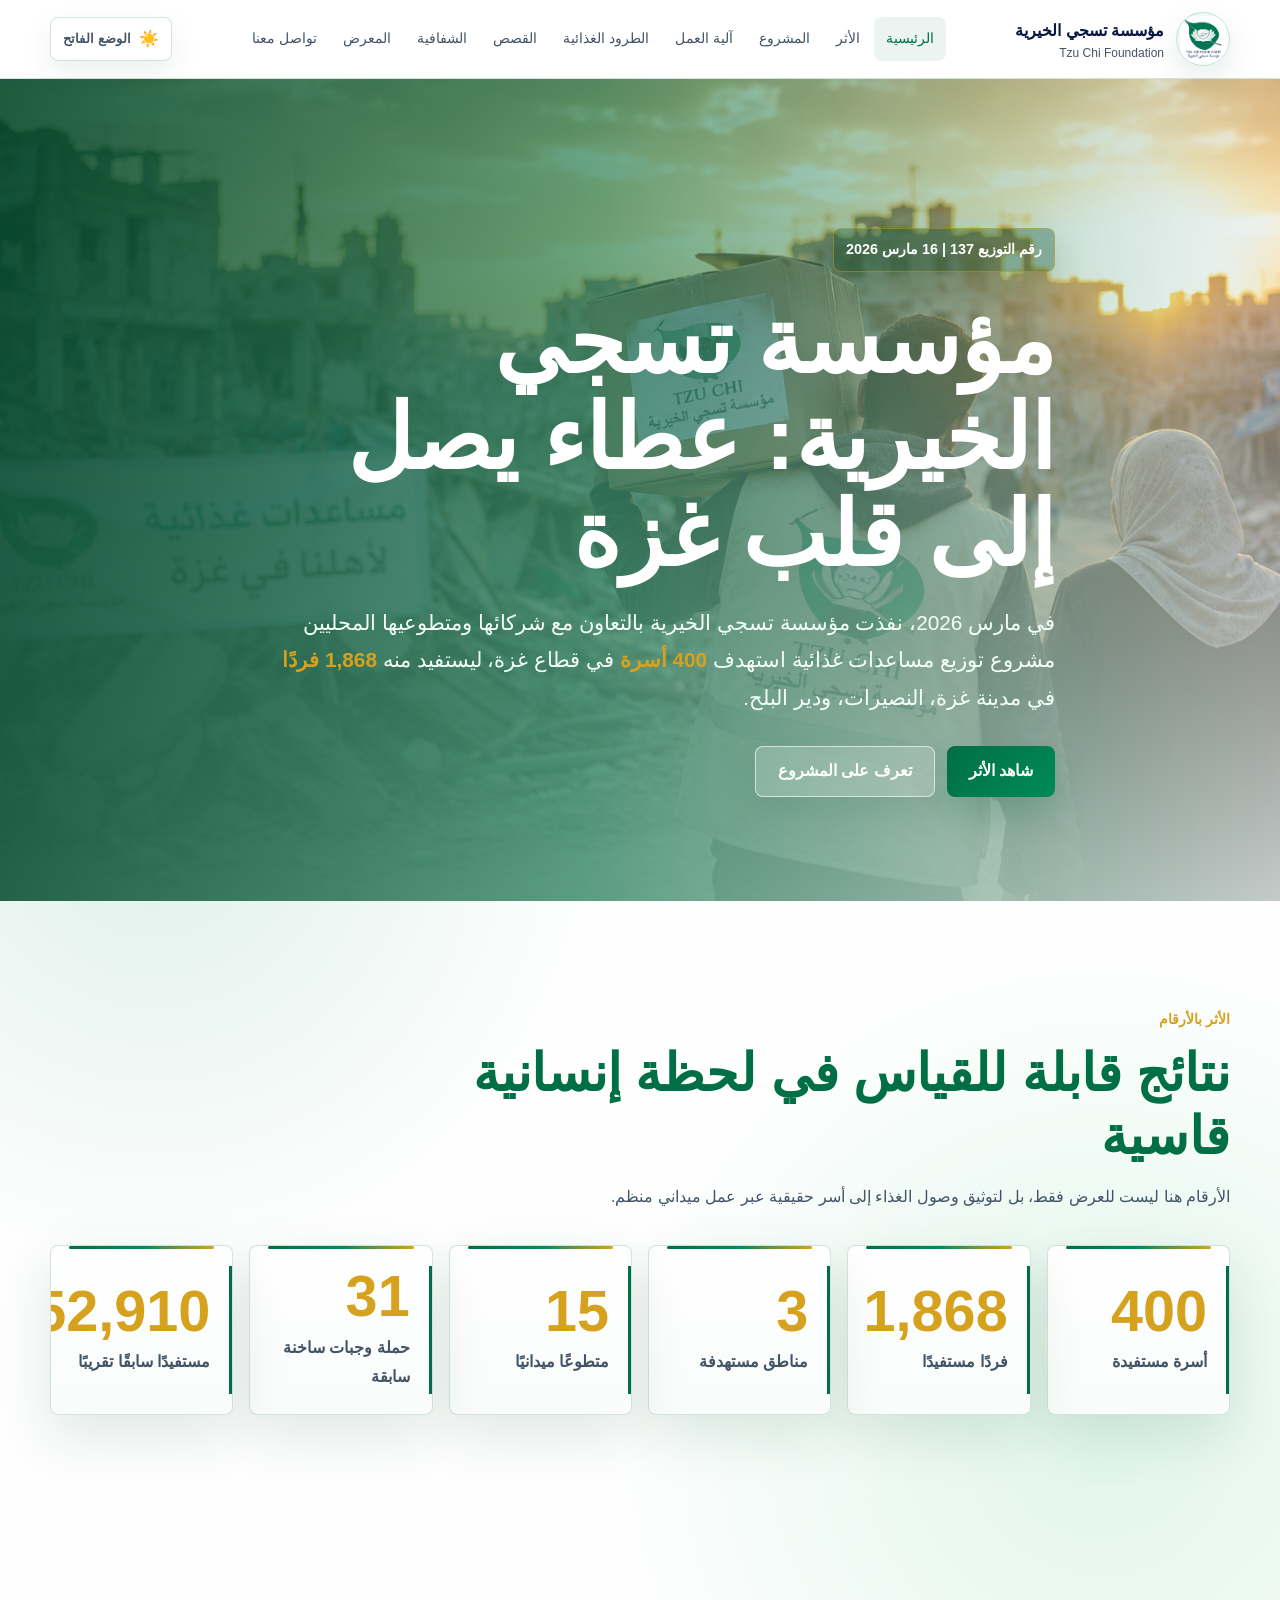
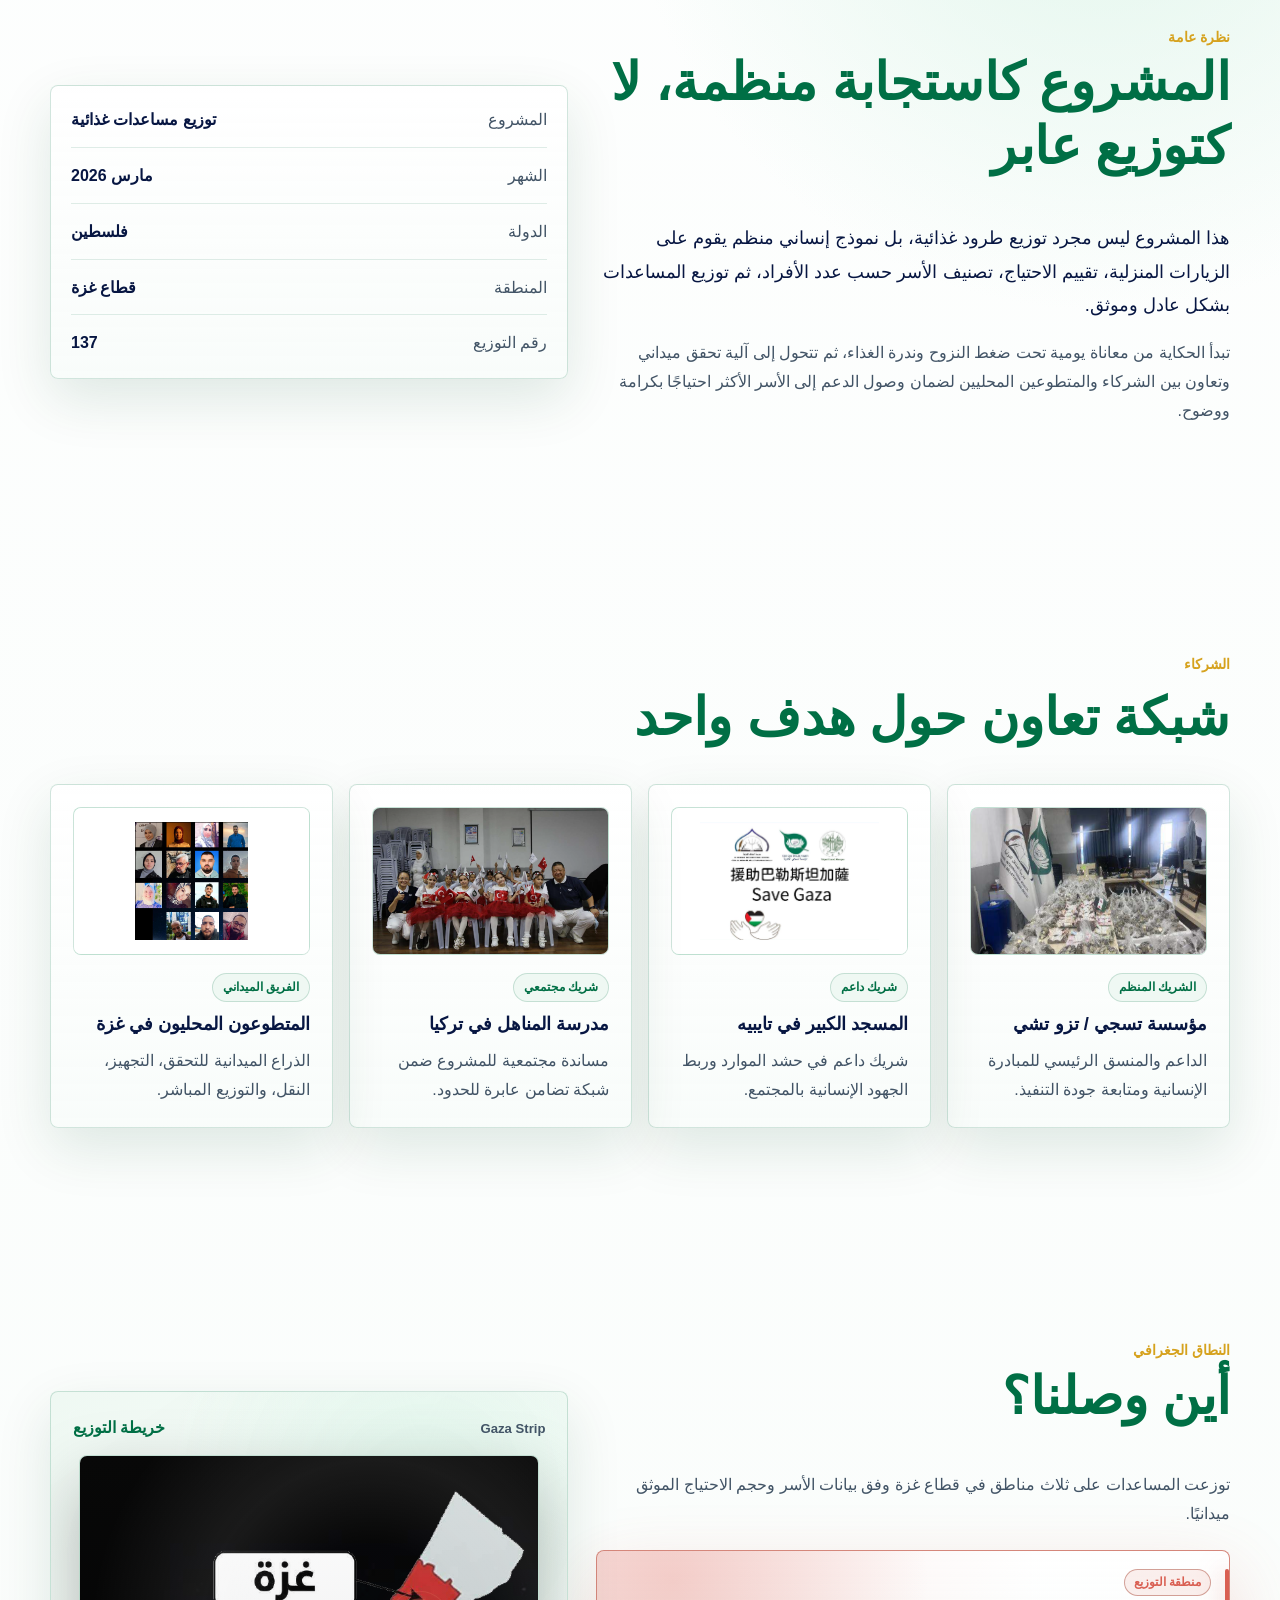
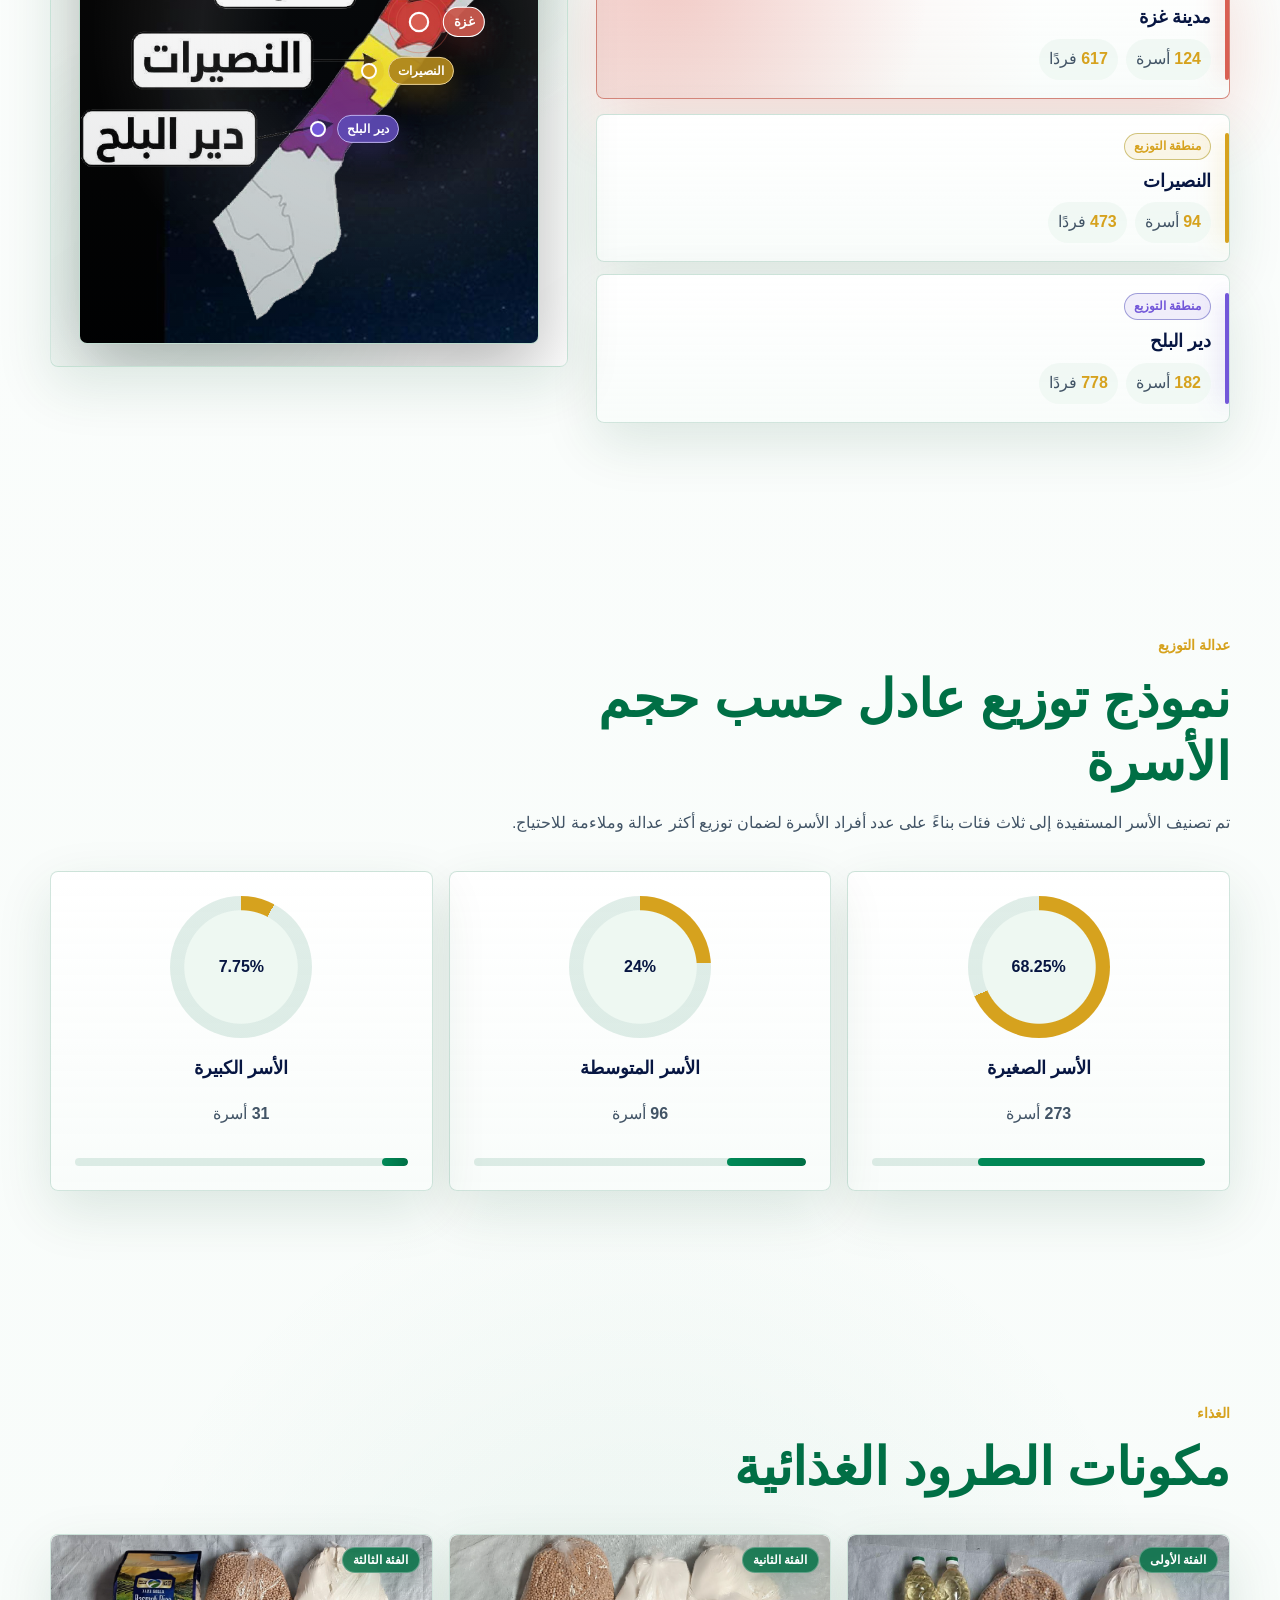
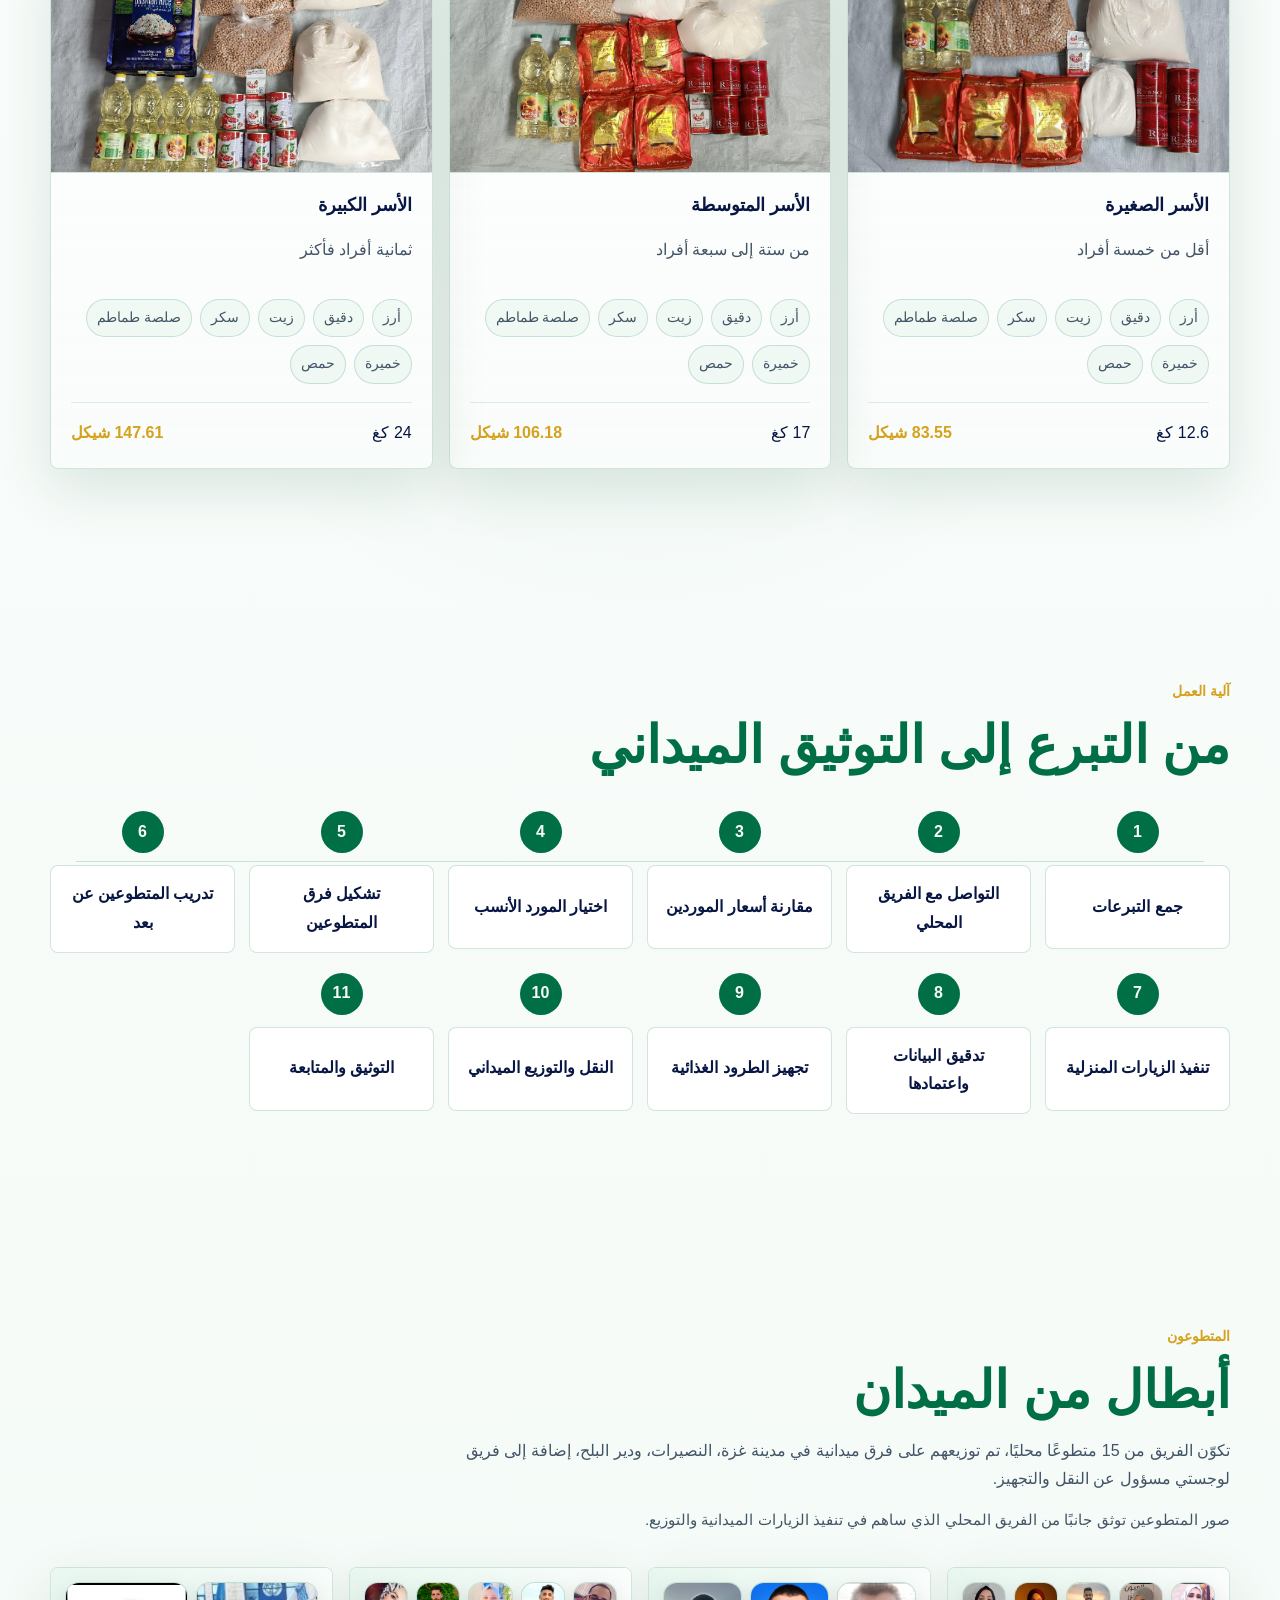
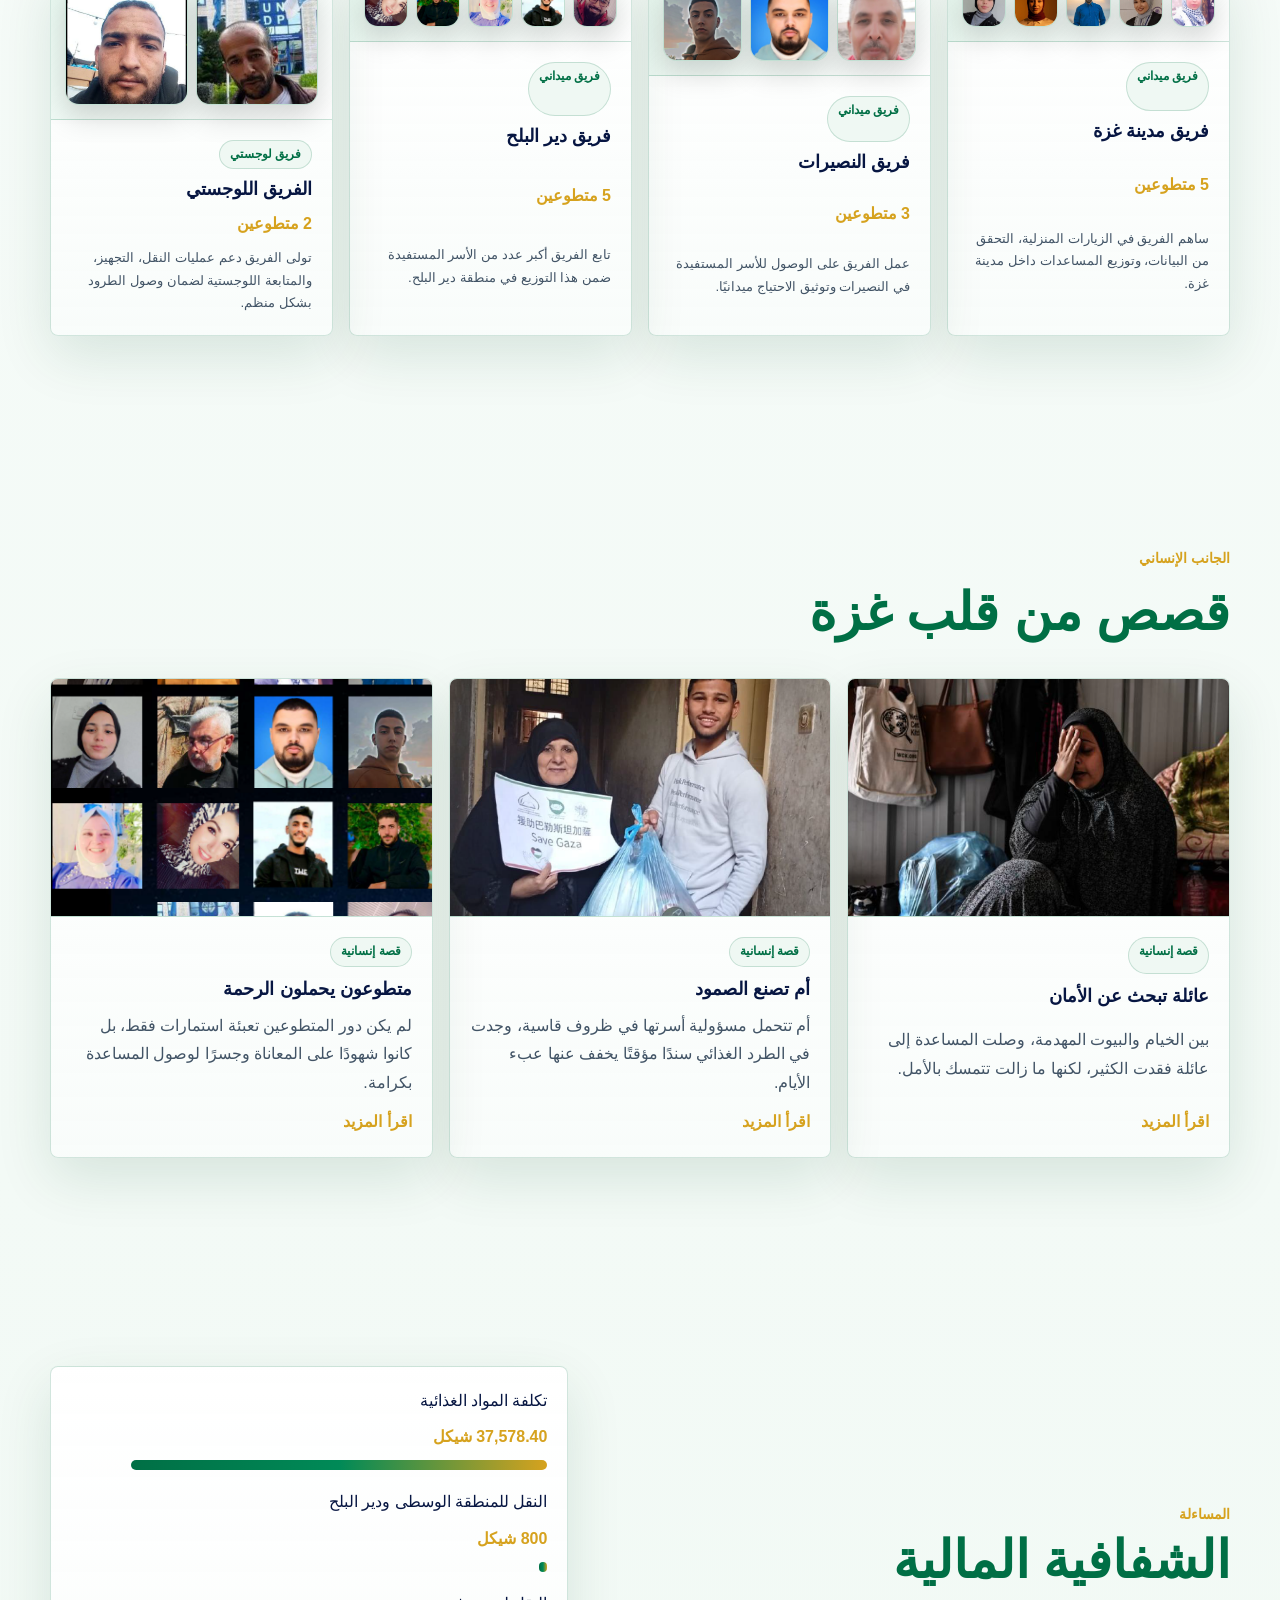
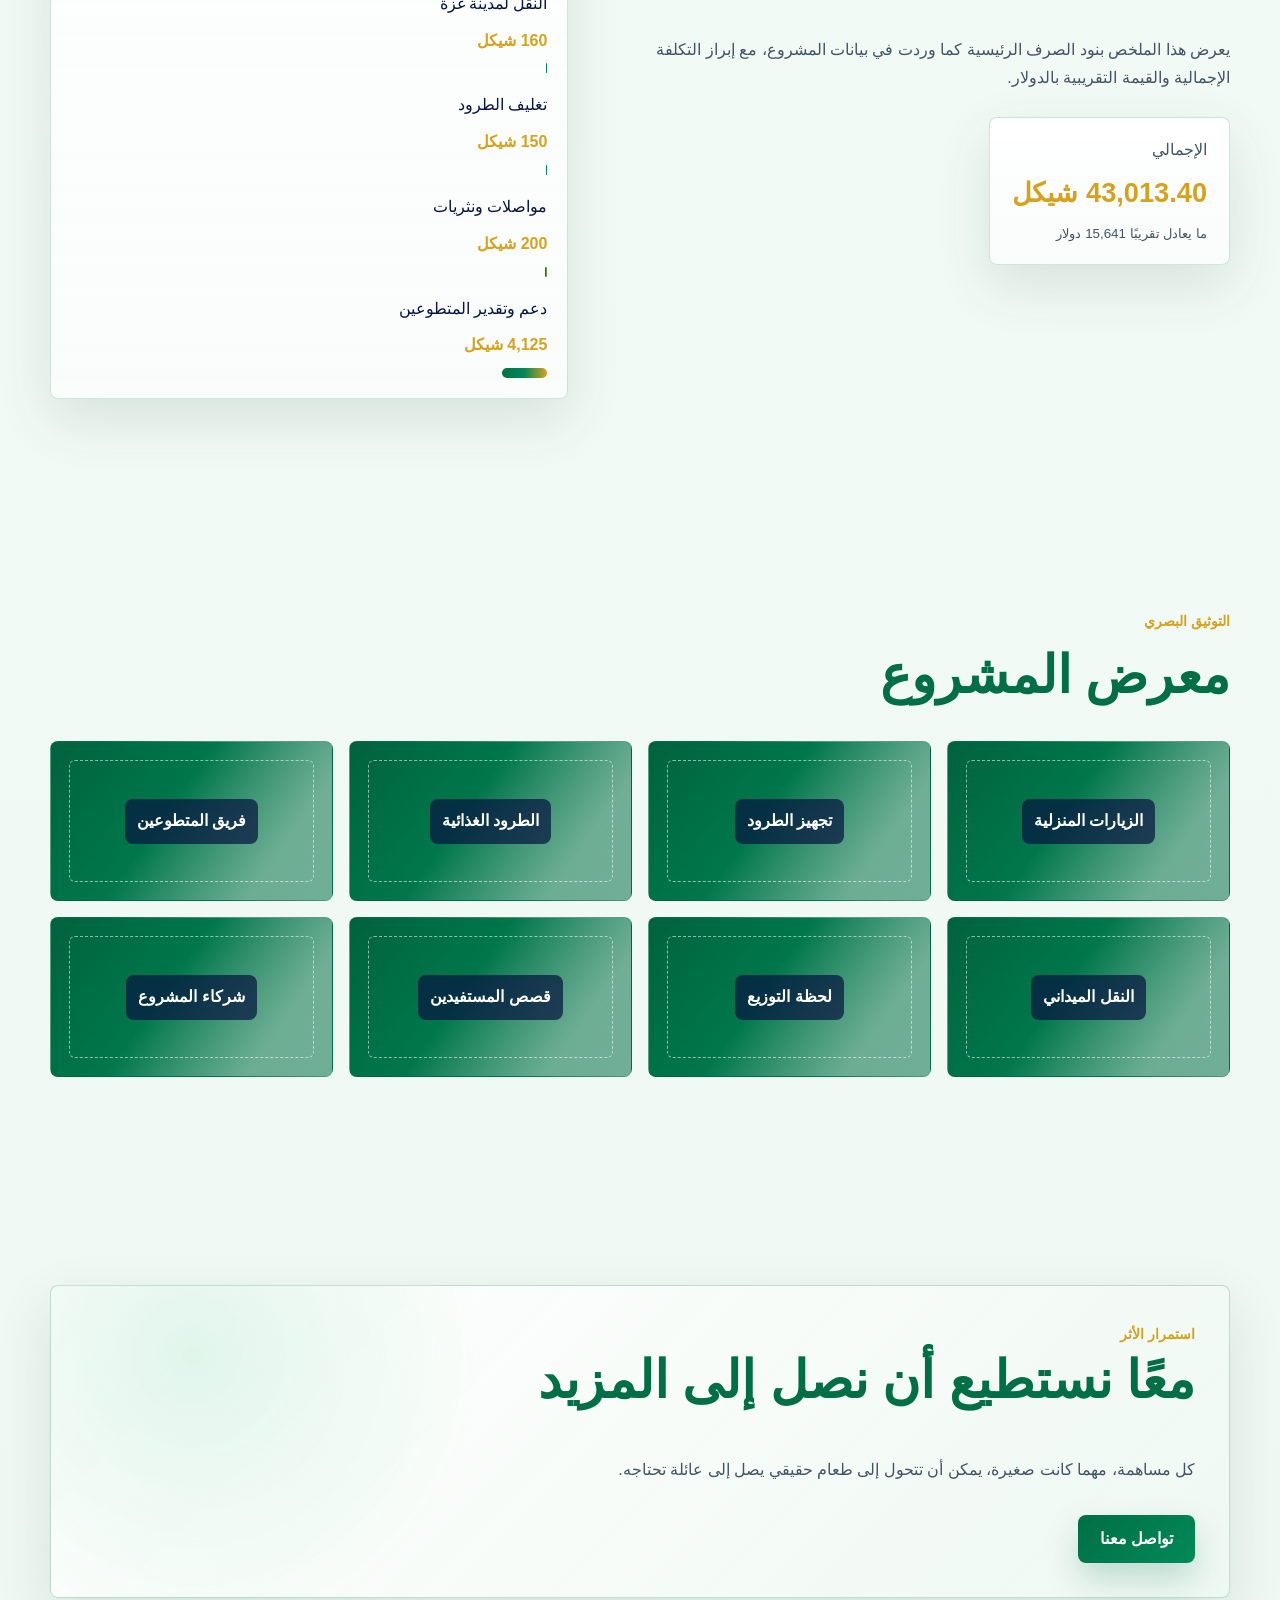
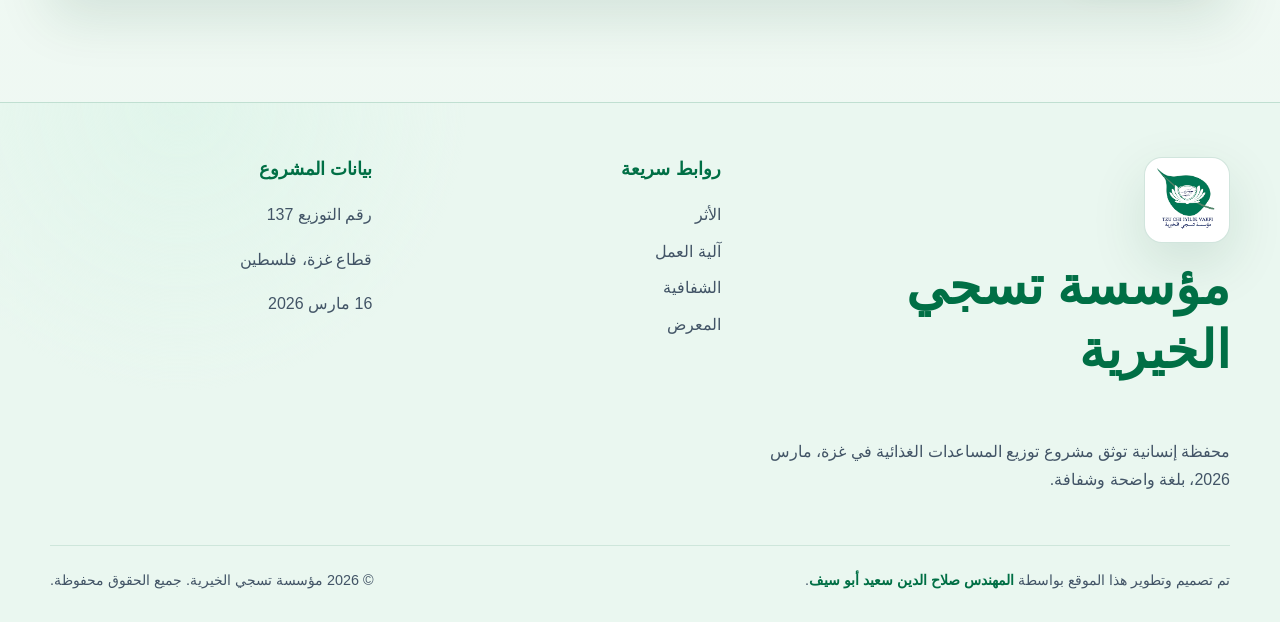
==== commit c1583a4a: "Update footer credit and remove report note" ====
--- a/index.html
+++ b/index.html
@@ -625,7 +625,15 @@
       </div>
     </div>
     <div class="footer-bottom container">
-      <p>هذا الموقع التعريفي مبني على بيانات تقرير توزيع المساعدات الغذائية في غزة – مارس 2026.</p>
+      <p class="footer-credit">
+        تم تصميم وتطوير هذا الموقع بواسطة
+        <a
+          href="https://rcm-eng.com/en/ourteam/salah/"
+          target="_blank"
+          rel="noopener noreferrer"
+          aria-label="زيارة السيرة الذاتية للمهندس صلاح الدين سعيد أبو سيف"
+        >المهندس صلاح الدين سعيد أبو سيف</a>.
+      </p>
       <p>© 2026 مؤسسة تسجي الخيرية. جميع الحقوق محفوظة.</p>
     </div>
   </footer>
--- a/style.css
+++ b/style.css
@@ -1726,6 +1726,25 @@
   font-size: 0.9rem;
 }
 
+.footer-credit {
+  color: var(--muted);
+}
+
+.footer-credit a {
+  color: var(--mint);
+  font-weight: 800;
+  text-decoration: none;
+  transition: color 0.2s ease, text-decoration-color 0.2s ease;
+}
+
+.footer-credit a:hover,
+.footer-credit a:focus-visible {
+  color: var(--gold);
+  text-decoration: underline;
+  text-decoration-thickness: 2px;
+  text-underline-offset: 4px;
+}
+
 .back-to-top {
   position: fixed;
   inset-inline-end: 18px;
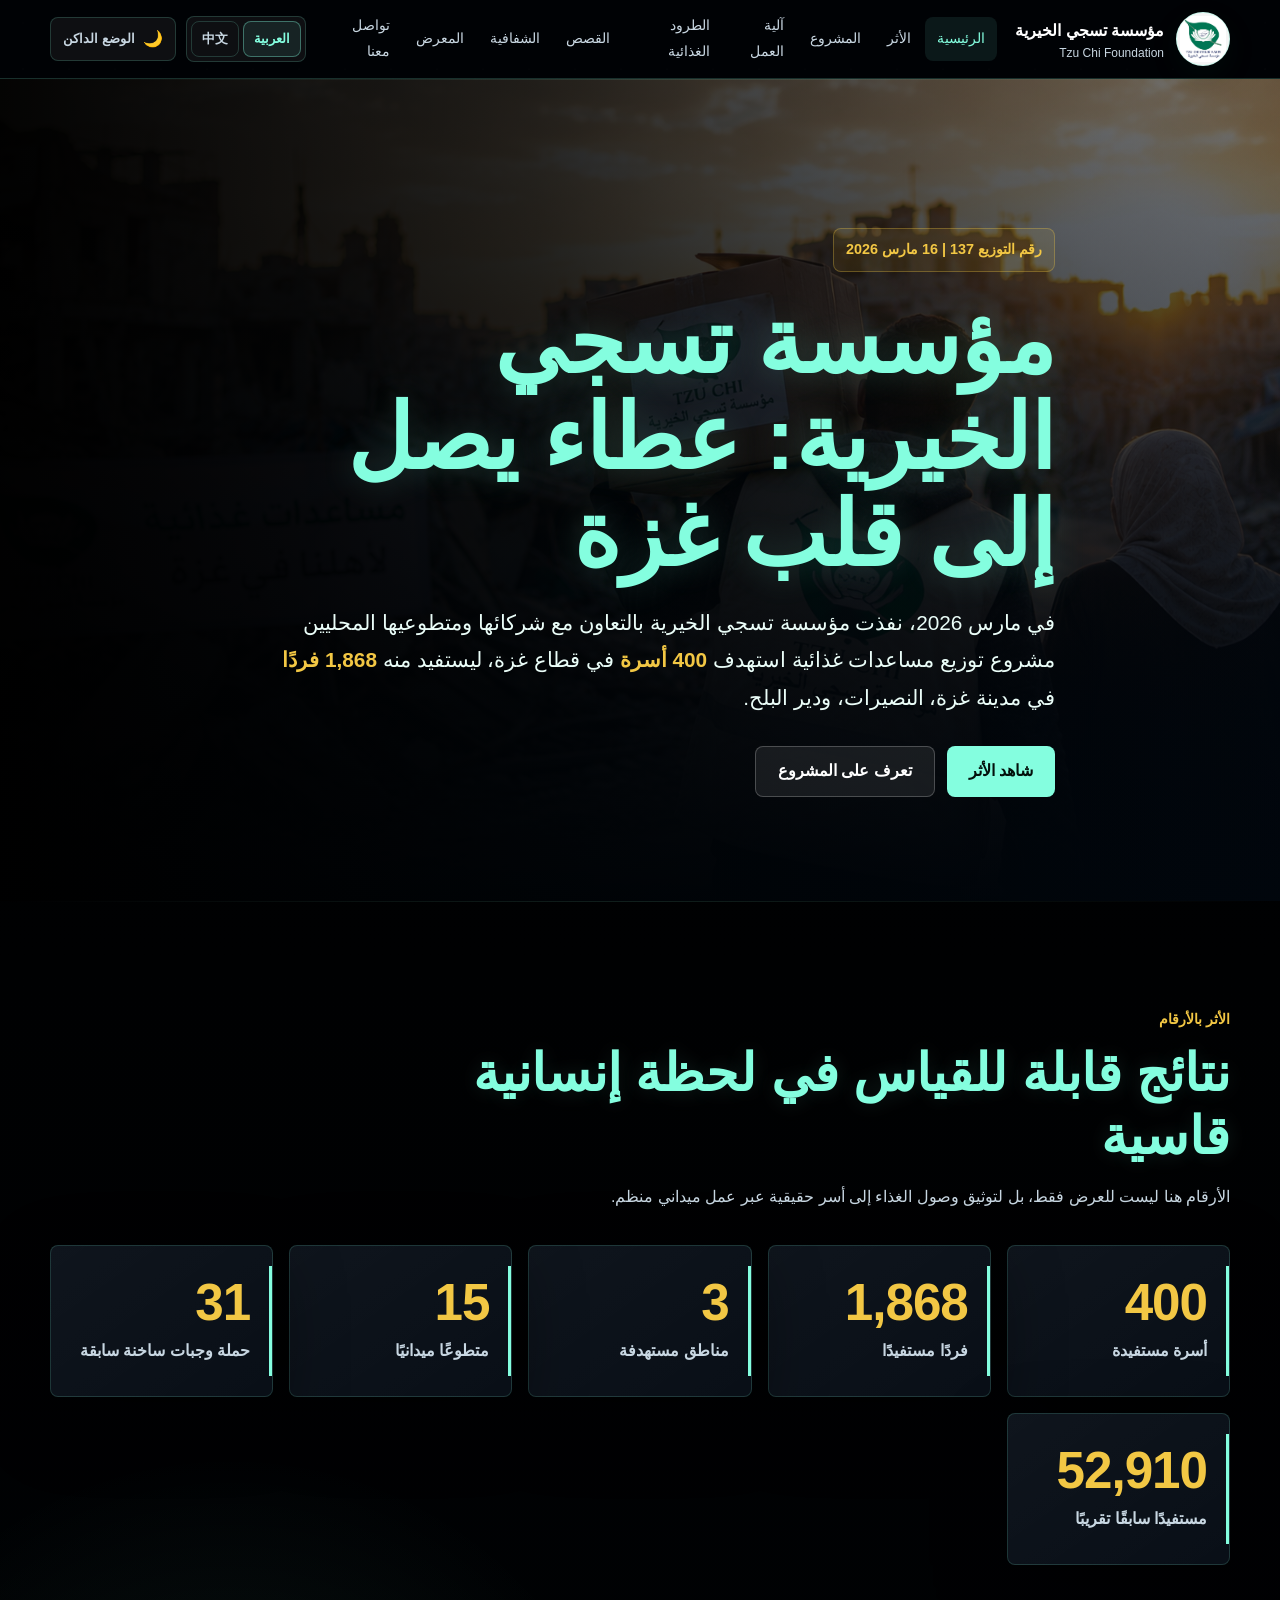
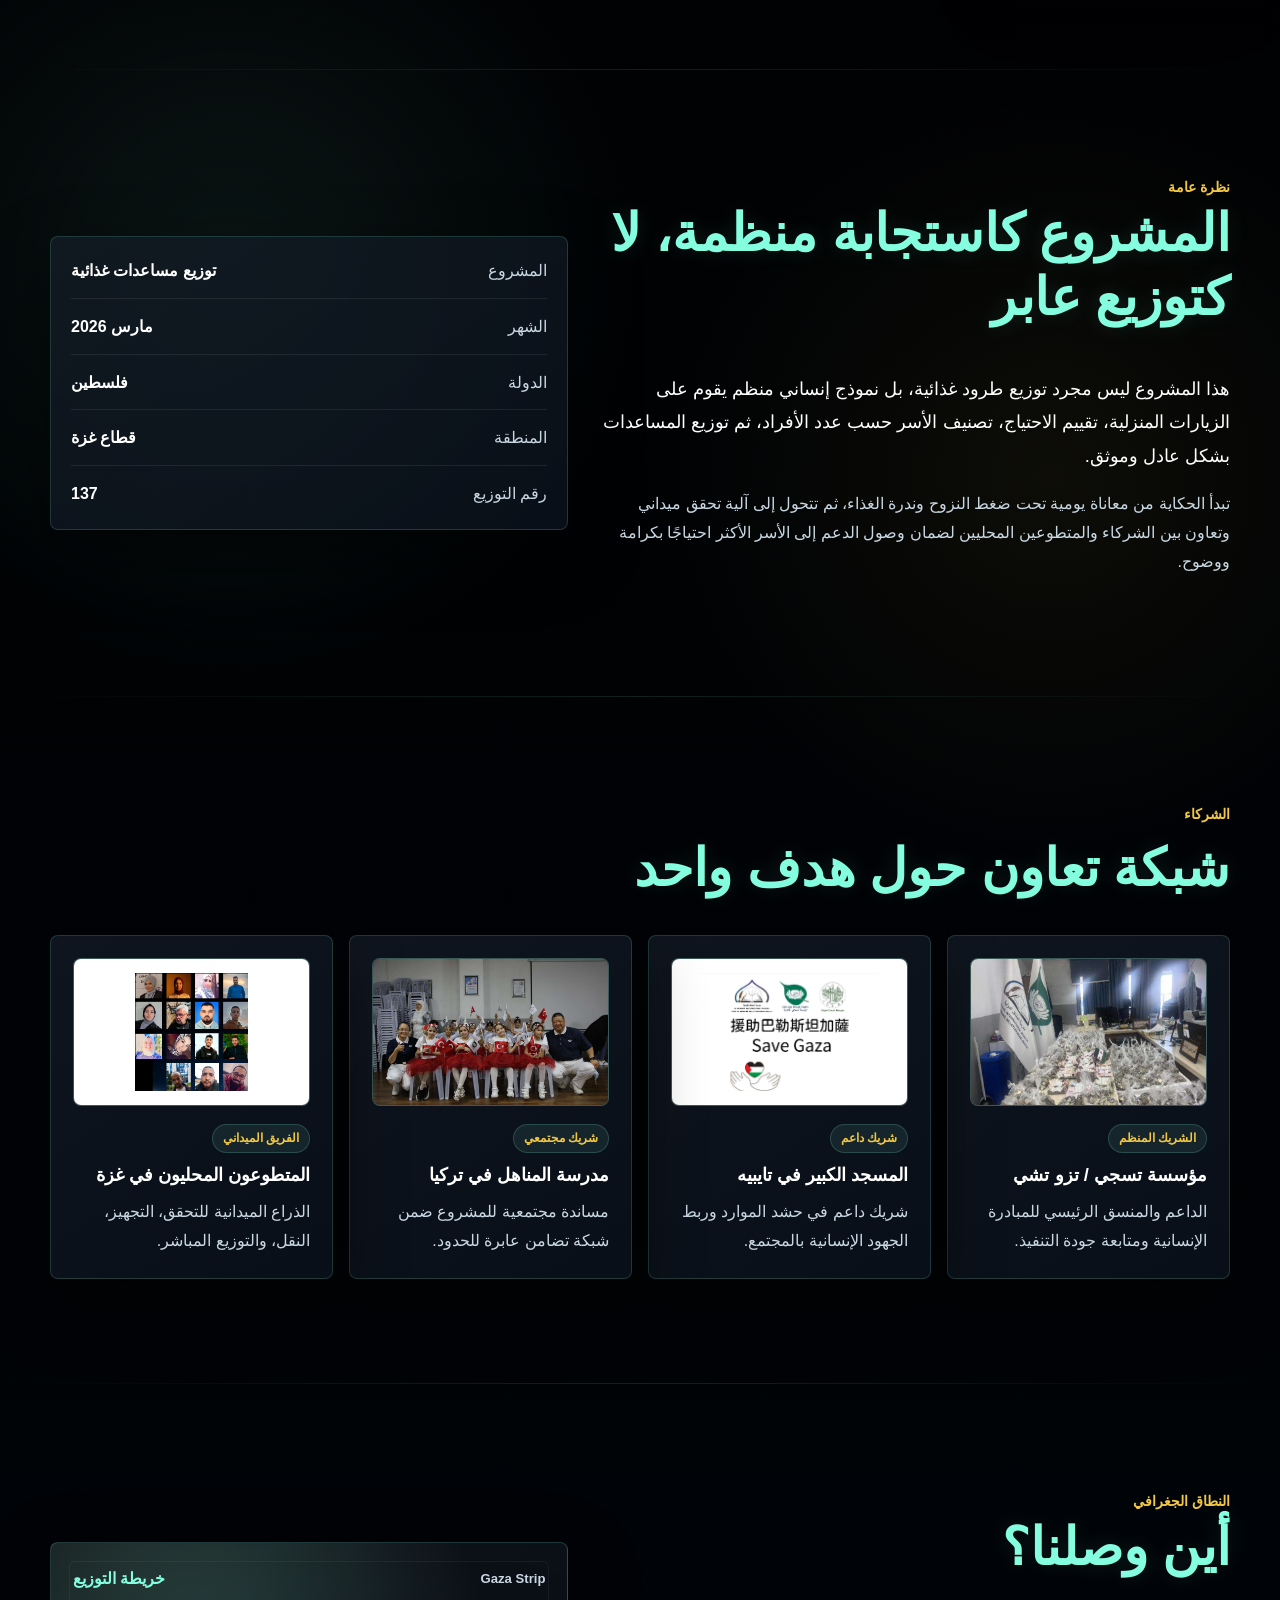
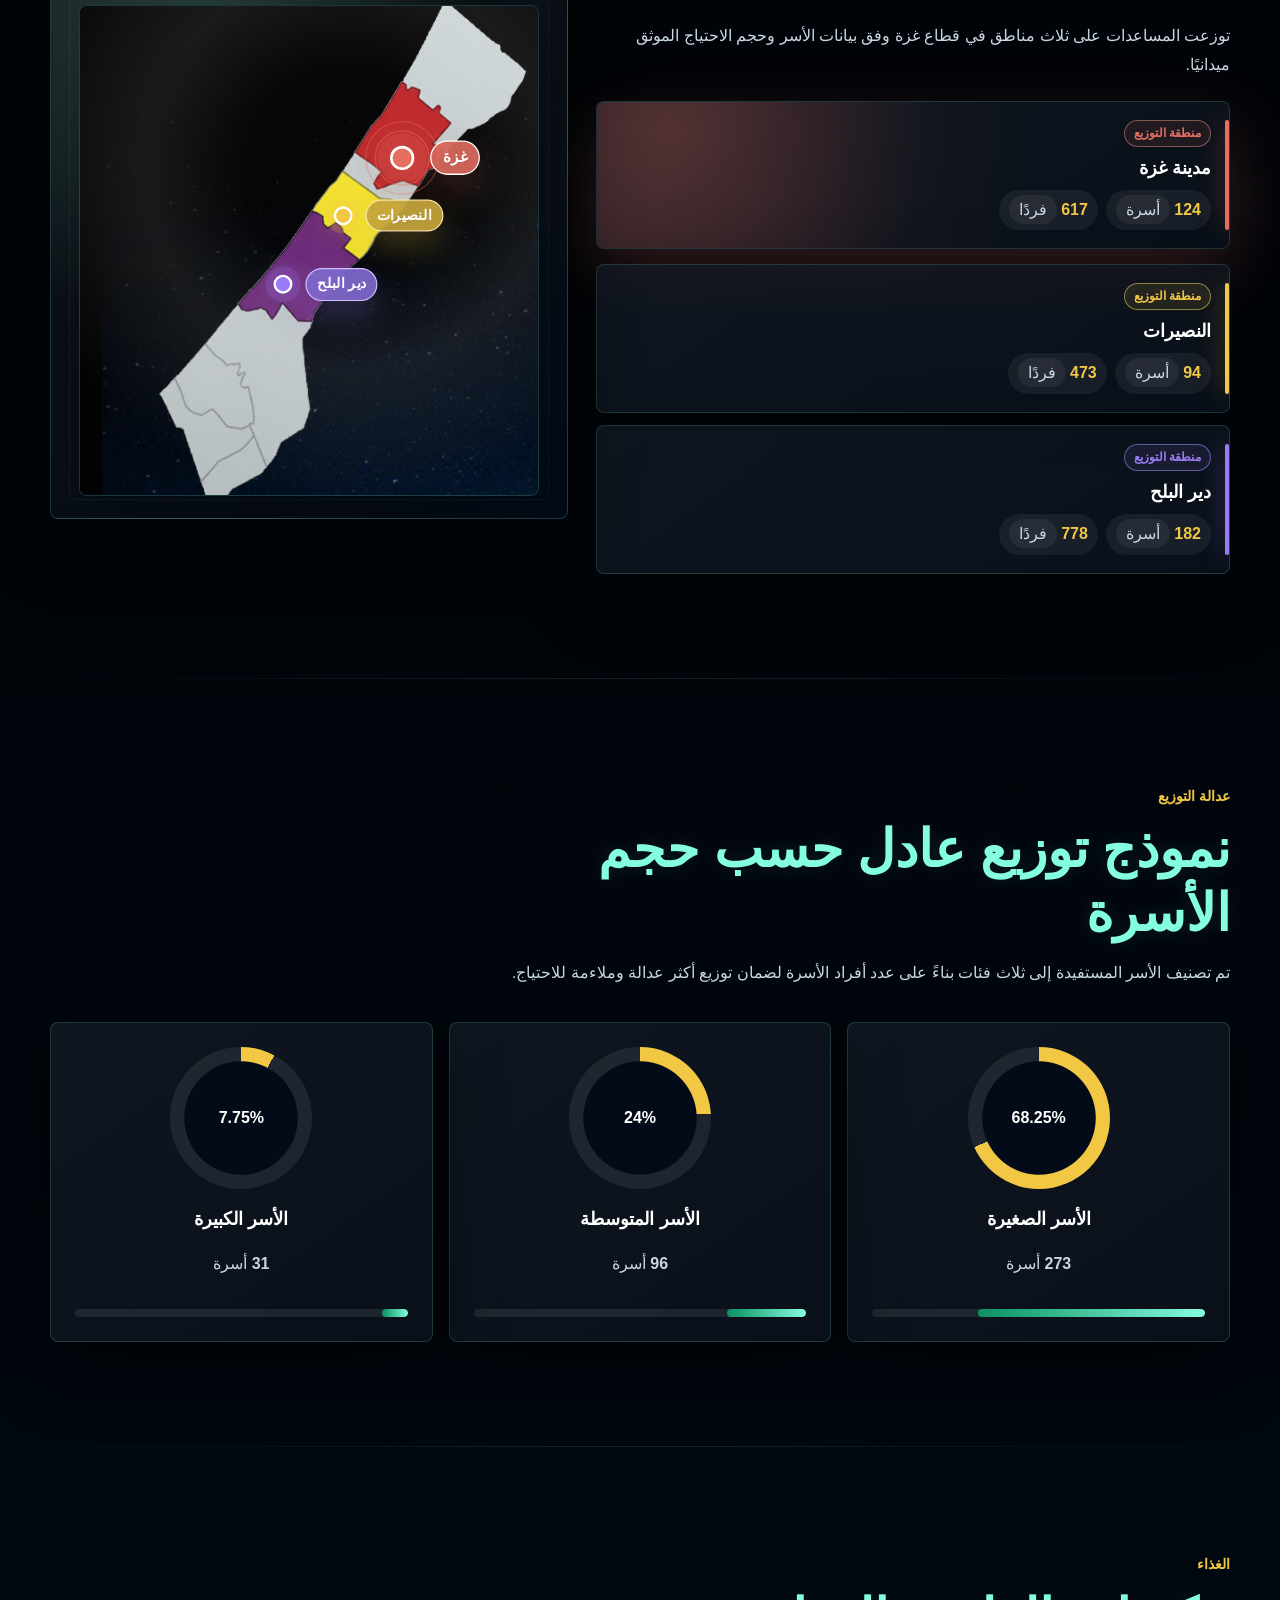
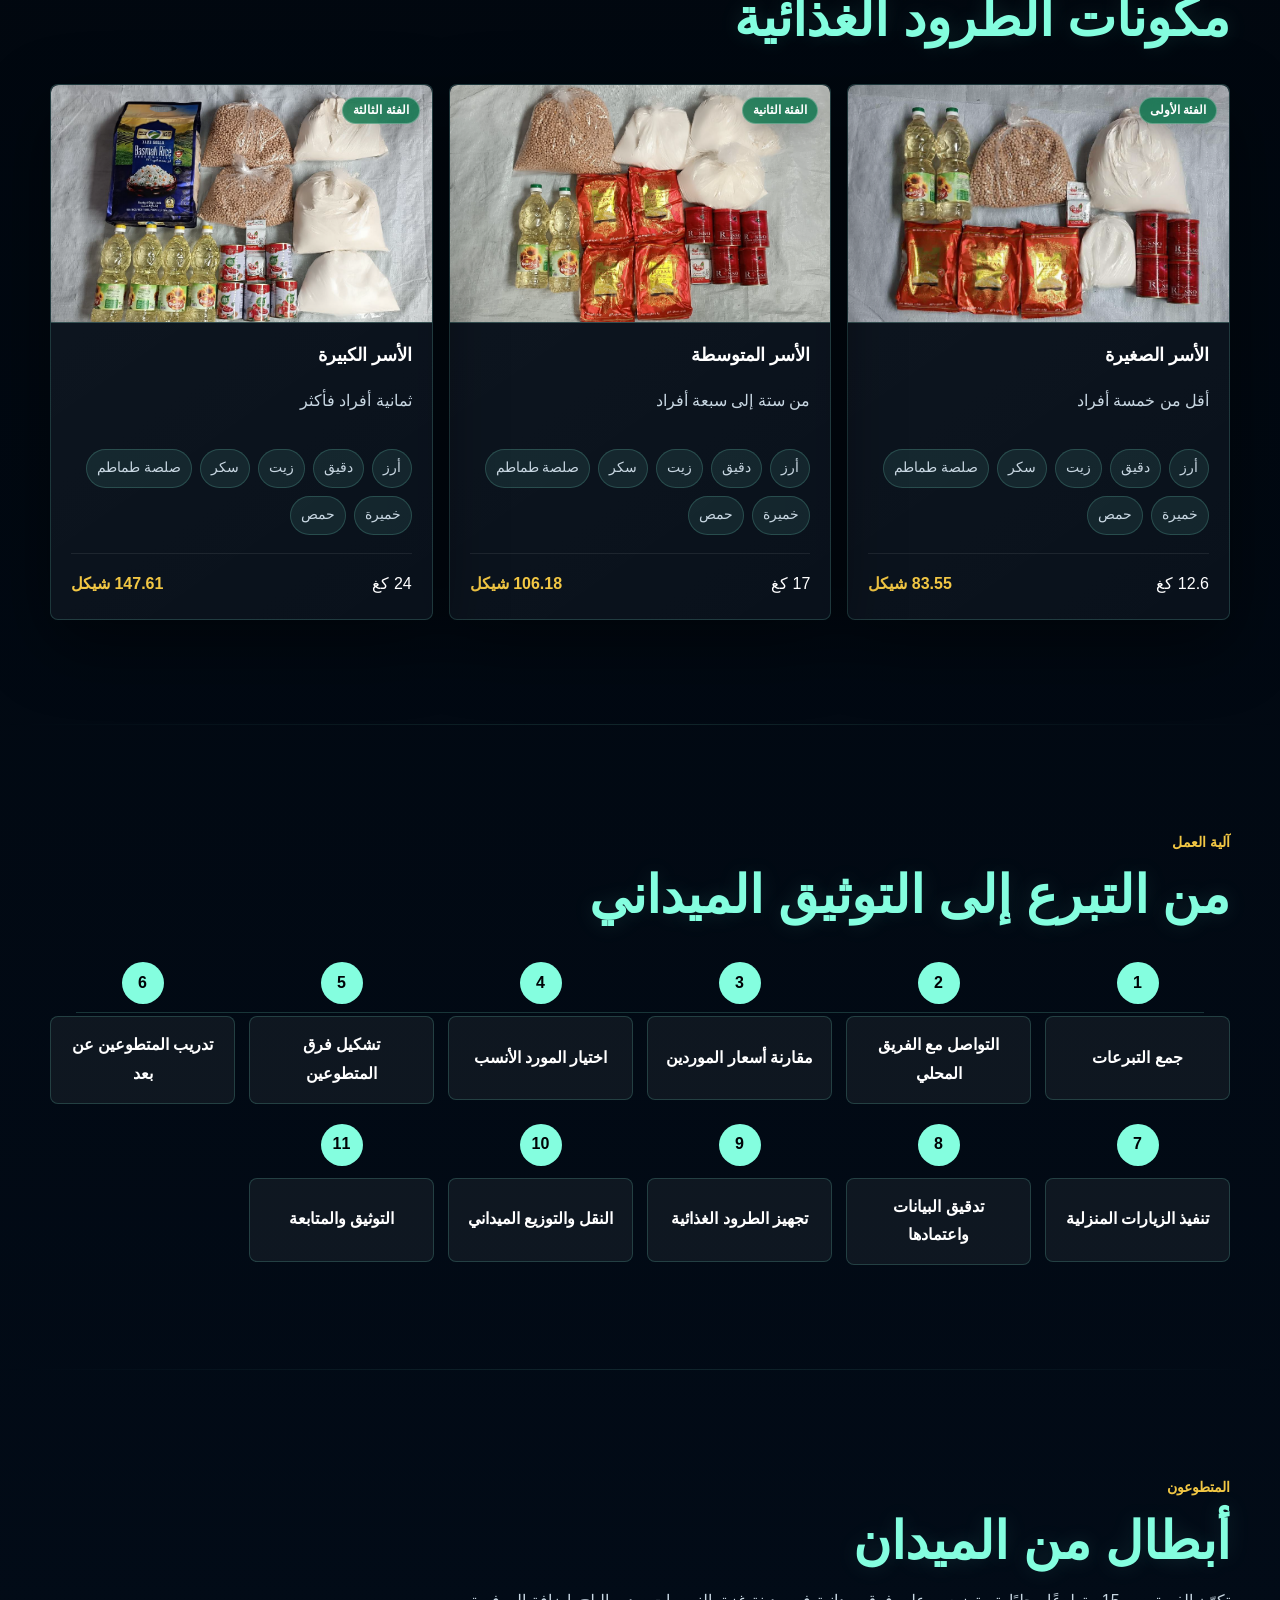
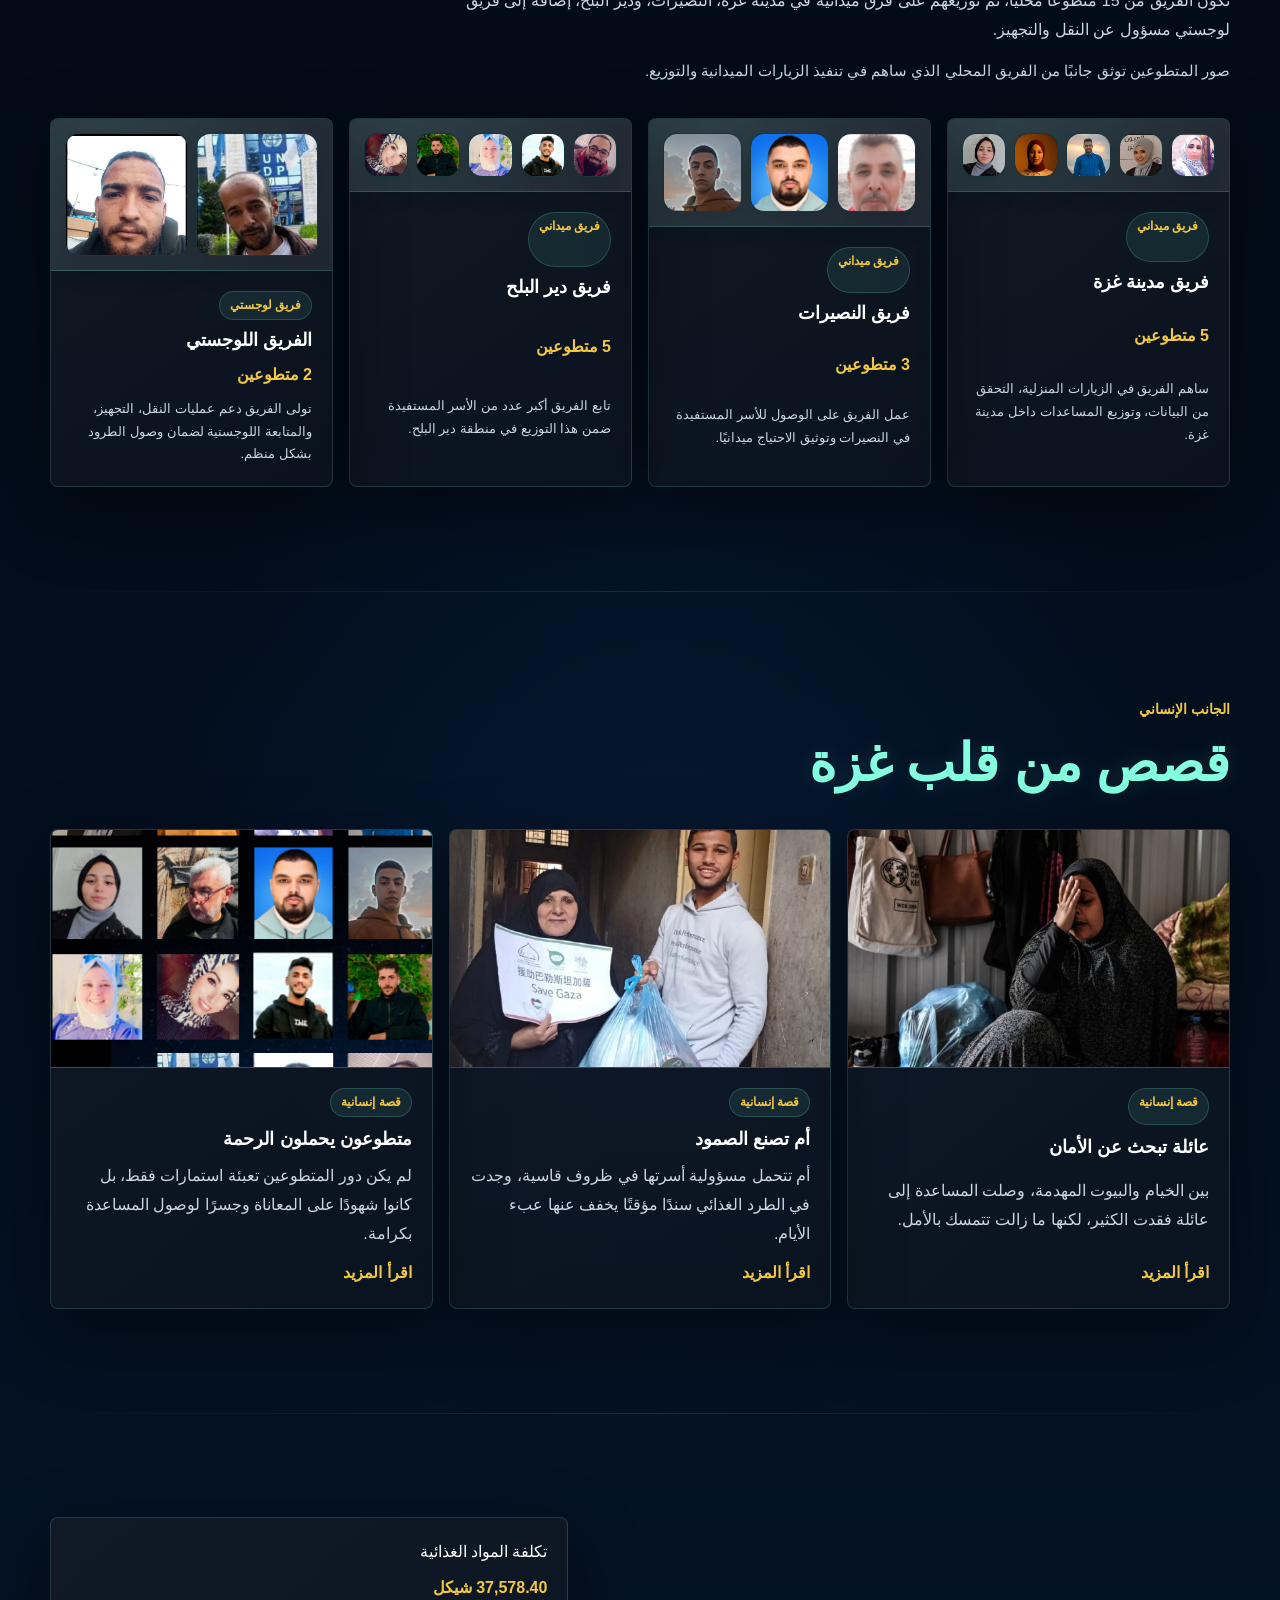
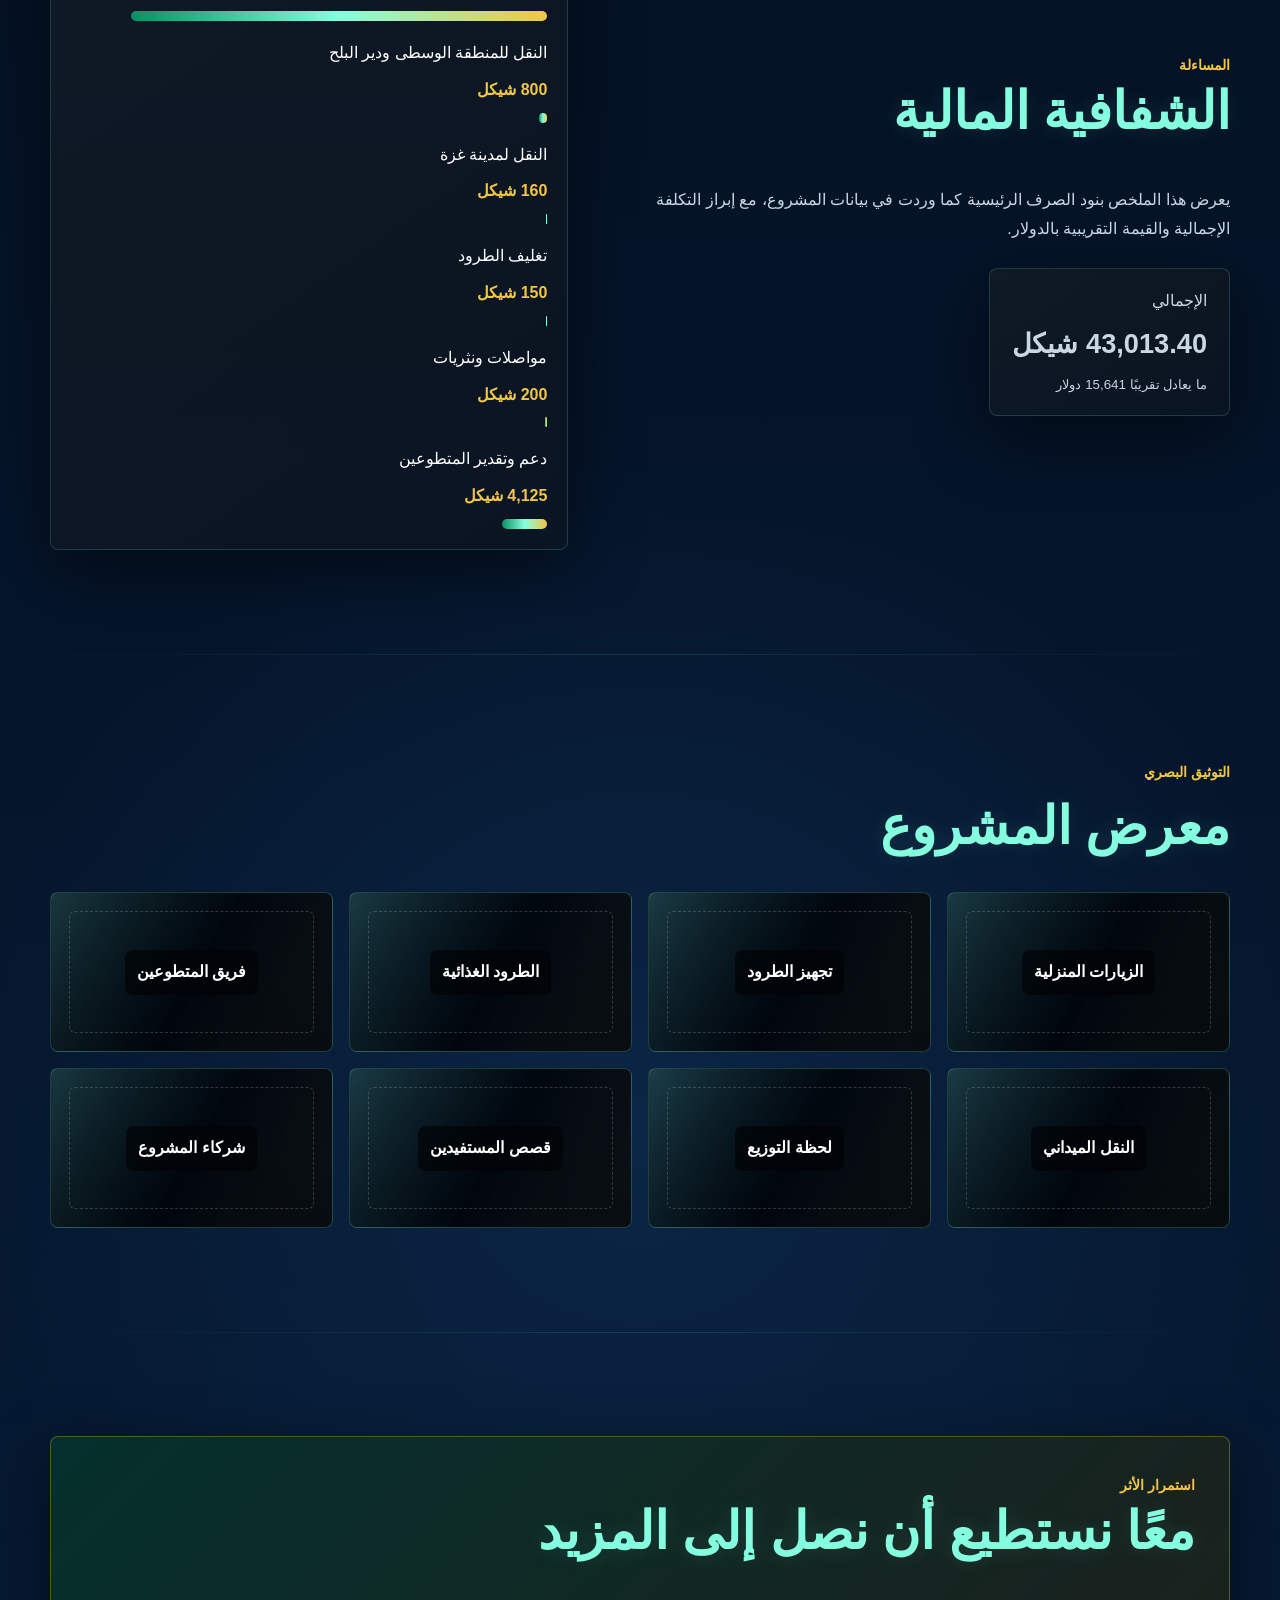
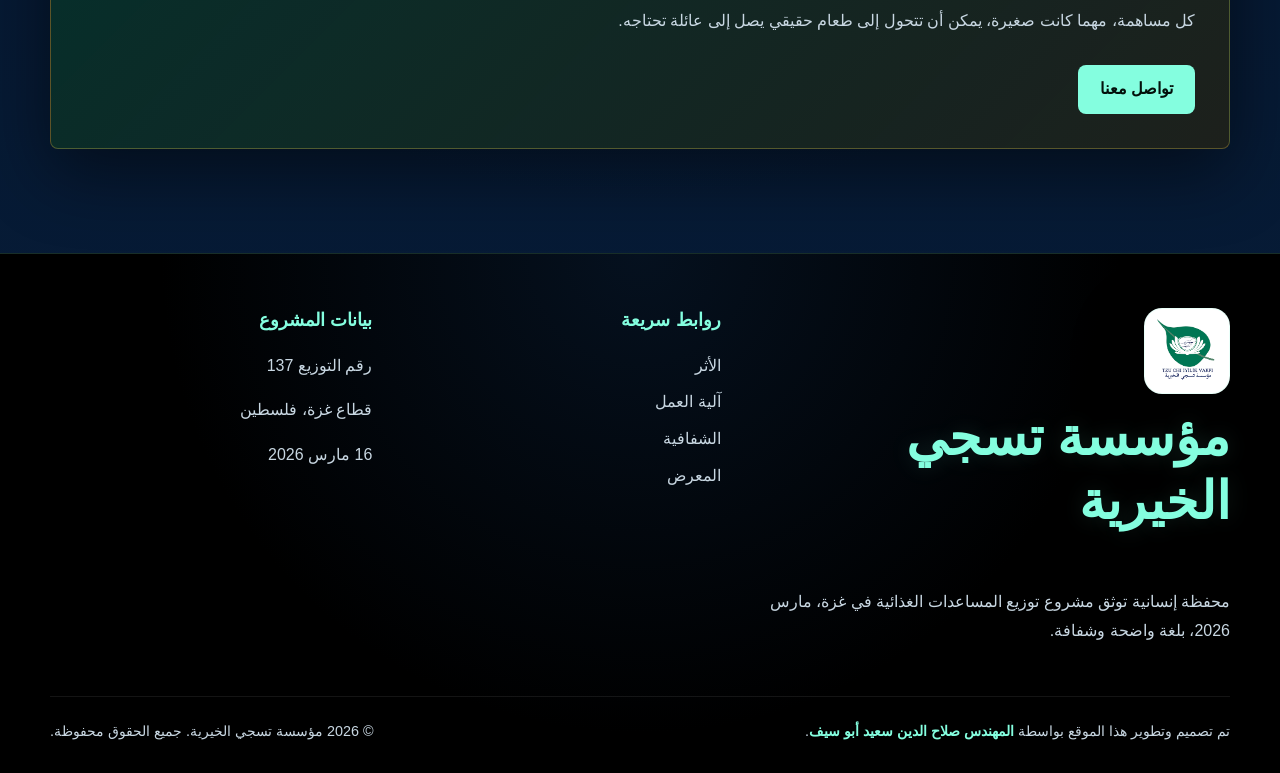
==== commit 61e2e3bf: "Add Arabic and Traditional Chinese bilingual support with language switcher" ====
--- a/index.html
+++ b/index.html
@@ -12,10 +12,19 @@
     (function () {
       try {
         var savedTheme = localStorage.getItem("tsuchi-theme");
-        var systemTheme = window.matchMedia("(prefers-color-scheme: light)").matches ? "light" : "dark";
-        document.documentElement.setAttribute("data-theme", savedTheme || systemTheme);
+        document.documentElement.setAttribute("data-theme", savedTheme === "light" || savedTheme === "dark" ? savedTheme : "dark");
       } catch (error) {
         document.documentElement.setAttribute("data-theme", "dark");
+      }
+
+      try {
+        var savedLanguage = localStorage.getItem("tsuchi-language");
+        var language = savedLanguage === "zh" ? "zh" : "ar";
+        document.documentElement.lang = language === "zh" ? "zh-Hant" : "ar";
+        document.documentElement.dir = language === "zh" ? "ltr" : "rtl";
+      } catch (error) {
+        document.documentElement.lang = "ar";
+        document.documentElement.dir = "rtl";
       }
     })();
   </script>
@@ -23,36 +32,41 @@
 </head>
 <body>
   <header class="site-header" id="top">
-    <nav class="navbar" aria-label="التنقل الرئيسي">
-      <a class="brand" href="#home" aria-label="مؤسسة تسجي الخيرية">
+    <nav class="navbar" aria-label="التنقل الرئيسي" data-i18n-aria-label="nav.aria">
+      <a class="brand" href="#home" aria-label="مؤسسة تسجي الخيرية" data-i18n-aria-label="brand.aria">
         <span class="brand-logo" aria-hidden="true">
           <img src="img/logo.png" alt="">
         </span>
         <span>
-          <strong>مؤسسة تسجي الخيرية</strong>
+          <strong data-i18n="brand.name">مؤسسة تسجي الخيرية</strong>
           <small>Tzu Chi Foundation</small>
         </span>
       </a>
 
       <ul class="nav-links" id="primary-navigation">
-        <li><a href="#home">الرئيسية</a></li>
-        <li><a href="#impact">الأثر</a></li>
-        <li><a href="#project">المشروع</a></li>
-        <li><a href="#method">آلية العمل</a></li>
-        <li><a href="#packages">الطرود الغذائية</a></li>
-        <li><a href="#stories">القصص</a></li>
-        <li><a href="#transparency">الشفافية</a></li>
-        <li><a href="#gallery">المعرض</a></li>
-        <li><a href="#contact">تواصل معنا</a></li>
+        <li><a href="#home" data-i18n="nav.home">الرئيسية</a></li>
+        <li><a href="#impact" data-i18n="nav.impact">الأثر</a></li>
+        <li><a href="#project" data-i18n="nav.project">المشروع</a></li>
+        <li><a href="#method" data-i18n="nav.method">آلية العمل</a></li>
+        <li><a href="#packages" data-i18n="nav.packages">الطرود الغذائية</a></li>
+        <li><a href="#stories" data-i18n="nav.stories">القصص</a></li>
+        <li><a href="#transparency" data-i18n="nav.transparency">الشفافية</a></li>
+        <li><a href="#gallery" data-i18n="nav.gallery">المعرض</a></li>
+        <li><a href="#contact" data-i18n="nav.contact">تواصل معنا</a></li>
       </ul>
 
       <div class="nav-actions">
+        <div class="language-switcher" aria-label="اختيار اللغة" data-i18n-aria-label="language.aria">
+          <button class="language-option is-active" type="button" data-lang="ar" aria-pressed="true">العربية</button>
+          <button class="language-option" type="button" data-lang="zh" aria-pressed="false">中文</button>
+        </div>
+
         <button class="theme-toggle" type="button" aria-label="الوضع الداكن" aria-pressed="false">
           <span class="theme-toggle-icon" aria-hidden="true">🌙</span>
-          <span class="theme-toggle-text">الوضع الداكن</span>
+          <span class="theme-toggle-text" data-i18n="theme.dark">الوضع الداكن</span>
         </button>
 
-        <button class="menu-toggle" type="button" aria-expanded="false" aria-controls="primary-navigation" aria-label="فتح القائمة">
+        <button class="menu-toggle" type="button" aria-expanded="false" aria-controls="primary-navigation" aria-label="فتح القائمة" data-i18n-aria-label="menu.open">
           <span></span>
           <span></span>
           <span></span>
@@ -72,15 +86,15 @@
       </div>
       <div class="hero-overlay"></div>
       <div class="hero-content container reveal">
-        <div class="project-badge">رقم التوزيع 137 | 16 مارس 2026</div>
-        <h1 id="hero-title">مؤسسة تسجي الخيرية: عطاء يصل إلى قلب غزة</h1>
-        <p>
+        <div class="project-badge" data-i18n="hero.badge">رقم التوزيع 137 | 16 مارس 2026</div>
+        <h1 id="hero-title" data-i18n="hero.title">مؤسسة تسجي الخيرية: عطاء يصل إلى قلب غزة</h1>
+        <p data-i18n-html="hero.subtitle">
           في مارس 2026، نفذت مؤسسة تسجي الخيرية بالتعاون مع شركائها ومتطوعيها المحليين مشروع توزيع مساعدات غذائية استهدف
           <mark>400 أسرة</mark> في قطاع غزة، ليستفيد منه <mark>1,868 فردًا</mark> في مدينة غزة، النصيرات، ودير البلح.
         </p>
         <div class="hero-actions">
-          <a class="btn btn-primary" href="#impact">شاهد الأثر</a>
-          <a class="btn btn-secondary" href="#project">تعرف على المشروع</a>
+          <a class="btn btn-primary" href="#impact" data-i18n="hero.impactButton">شاهد الأثر</a>
+          <a class="btn btn-secondary" href="#project" data-i18n="hero.projectButton">تعرف على المشروع</a>
         </div>
       </div>
     </section>
@@ -88,34 +102,34 @@
     <section class="section impact-section" id="impact" aria-labelledby="impact-title">
       <div class="container">
         <div class="section-heading reveal">
-          <span class="eyebrow">الأثر بالأرقام</span>
-          <h2 id="impact-title">نتائج قابلة للقياس في لحظة إنسانية قاسية</h2>
-          <p>الأرقام هنا ليست للعرض فقط، بل لتوثيق وصول الغذاء إلى أسر حقيقية عبر عمل ميداني منظم.</p>
+          <span class="eyebrow" data-i18n="impact.eyebrow">الأثر بالأرقام</span>
+          <h2 id="impact-title" data-i18n="impact.title">نتائج قابلة للقياس في لحظة إنسانية قاسية</h2>
+          <p data-i18n="impact.description">الأرقام هنا ليست للعرض فقط، بل لتوثيق وصول الغذاء إلى أسر حقيقية عبر عمل ميداني منظم.</p>
         </div>
         <div class="impact-grid">
           <article class="metric-card reveal">
             <strong class="counter" data-target="400">0</strong>
-            <span>أسرة مستفيدة</span>
+            <span data-i18n="metric.families">أسرة مستفيدة</span>
           </article>
           <article class="metric-card reveal">
             <strong class="counter" data-target="1868">0</strong>
-            <span>فردًا مستفيدًا</span>
+            <span data-i18n="metric.people">فردًا مستفيدًا</span>
           </article>
           <article class="metric-card reveal">
             <strong class="counter" data-target="3">0</strong>
-            <span>مناطق مستهدفة</span>
+            <span data-i18n="metric.areas">مناطق مستهدفة</span>
           </article>
           <article class="metric-card reveal">
             <strong class="counter" data-target="15">0</strong>
-            <span>متطوعًا ميدانيًا</span>
+            <span data-i18n="metric.volunteers">متطوعًا ميدانيًا</span>
           </article>
           <article class="metric-card reveal">
             <strong class="counter" data-target="31">0</strong>
-            <span>حملة وجبات ساخنة سابقة</span>
+            <span data-i18n="metric.meals">حملة وجبات ساخنة سابقة</span>
           </article>
           <article class="metric-card reveal">
             <strong class="counter" data-target="52910">0</strong>
-            <span>مستفيدًا سابقًا تقريبًا</span>
+            <span data-i18n="metric.previous">مستفيدًا سابقًا تقريبًا</span>
           </article>
         </div>
       </div>
@@ -124,24 +138,24 @@
     <section class="section project-section" id="project" aria-labelledby="project-title">
       <div class="container split-layout">
         <div class="section-copy reveal">
-          <span class="eyebrow">نظرة عامة</span>
-          <h2 id="project-title">المشروع كاستجابة منظمة، لا كتوزيع عابر</h2>
-          <p class="lead">
+          <span class="eyebrow" data-i18n="project.eyebrow">نظرة عامة</span>
+          <h2 id="project-title" data-i18n="project.title">المشروع كاستجابة منظمة، لا كتوزيع عابر</h2>
+          <p class="lead" data-i18n="project.lead">
             هذا المشروع ليس مجرد توزيع طرود غذائية، بل نموذج إنساني منظم يقوم على الزيارات المنزلية، تقييم الاحتياج،
             تصنيف الأسر حسب عدد الأفراد، ثم توزيع المساعدات بشكل عادل وموثق.
           </p>
-          <p>
+          <p data-i18n="project.description">
             تبدأ الحكاية من معاناة يومية تحت ضغط النزوح وندرة الغذاء، ثم تتحول إلى آلية تحقق ميداني وتعاون بين الشركاء
             والمتطوعين المحليين لضمان وصول الدعم إلى الأسر الأكثر احتياجًا بكرامة ووضوح.
           </p>
         </div>
-        <aside class="info-card reveal" aria-label="بيانات المشروع">
+        <aside class="info-card reveal" aria-label="بيانات المشروع" data-i18n-aria-label="project.infoAria">
           <dl>
-            <div><dt>المشروع</dt><dd>توزيع مساعدات غذائية</dd></div>
-            <div><dt>الشهر</dt><dd>مارس 2026</dd></div>
-            <div><dt>الدولة</dt><dd>فلسطين</dd></div>
-            <div><dt>المنطقة</dt><dd>قطاع غزة</dd></div>
-            <div><dt>رقم التوزيع</dt><dd>137</dd></div>
+            <div><dt data-i18n="project.info.project">المشروع</dt><dd data-i18n="project.info.foodAid">توزيع مساعدات غذائية</dd></div>
+            <div><dt data-i18n="project.info.month">الشهر</dt><dd data-i18n="project.info.march">مارس 2026</dd></div>
+            <div><dt data-i18n="project.info.country">الدولة</dt><dd data-i18n="project.info.palestine">فلسطين</dd></div>
+            <div><dt data-i18n="project.info.region">المنطقة</dt><dd data-i18n="project.info.gazaStrip">قطاع غزة</dd></div>
+            <div><dt data-i18n="project.info.distribution">رقم التوزيع</dt><dd>137</dd></div>
           </dl>
         </aside>
       </div>
@@ -150,41 +164,41 @@
     <section class="section partners-section" aria-labelledby="partners-title">
       <div class="container">
         <div class="section-heading reveal">
-          <span class="eyebrow">الشركاء</span>
-          <h2 id="partners-title">شبكة تعاون حول هدف واحد</h2>
+          <span class="eyebrow" data-i18n="partners.eyebrow">الشركاء</span>
+          <h2 id="partners-title" data-i18n="partners.title">شبكة تعاون حول هدف واحد</h2>
         </div>
         <div class="card-grid partners-grid">
           <article class="partner-card reveal">
             <div class="partner-image-wrap">
-              <img src="img/مؤسسة تسجي تزو تشي.png" alt="مؤسسة تسجي / تزو تشي" class="partner-image">
-            </div>
-            <span class="partner-role">الشريك المنظم</span>
-            <h3>مؤسسة تسجي / تزو تشي</h3>
-            <p>الداعم والمنسق الرئيسي للمبادرة الإنسانية ومتابعة جودة التنفيذ.</p>
+              <img src="img/مؤسسة تسجي تزو تشي.png" alt="مؤسسة تسجي / تزو تشي" class="partner-image" data-i18n-alt="partners.tzuchi.alt">
+            </div>
+            <span class="partner-role" data-i18n="partners.tzuchi.role">الشريك المنظم</span>
+            <h3 data-i18n="partners.tzuchi.name">مؤسسة تسجي / تزو تشي</h3>
+            <p data-i18n="partners.tzuchi.description">الداعم والمنسق الرئيسي للمبادرة الإنسانية ومتابعة جودة التنفيذ.</p>
           </article>
           <article class="partner-card reveal">
             <div class="partner-image-wrap">
-              <img src="img/المسجد الكبير.png" alt="المسجد الكبير في تايبيه" class="partner-image is-contain">
-            </div>
-            <span class="partner-role">شريك داعم</span>
-            <h3>المسجد الكبير في تايبيه</h3>
-            <p>شريك داعم في حشد الموارد وربط الجهود الإنسانية بالمجتمع.</p>
+              <img src="img/المسجد الكبير.png" alt="المسجد الكبير في تايبيه" class="partner-image is-contain" data-i18n-alt="partners.mosque.alt">
+            </div>
+            <span class="partner-role" data-i18n="partners.mosque.role">شريك داعم</span>
+            <h3 data-i18n="partners.mosque.name">المسجد الكبير في تايبيه</h3>
+            <p data-i18n="partners.mosque.description">شريك داعم في حشد الموارد وربط الجهود الإنسانية بالمجتمع.</p>
           </article>
           <article class="partner-card reveal">
             <div class="partner-image-wrap">
-              <img src="img/مدرسة المناهل.png" alt="مدرسة المناهل في تركيا" class="partner-image">
-            </div>
-            <span class="partner-role">شريك مجتمعي</span>
-            <h3>مدرسة المناهل في تركيا</h3>
-            <p>مساندة مجتمعية للمشروع ضمن شبكة تضامن عابرة للحدود.</p>
+              <img src="img/مدرسة المناهل.png" alt="مدرسة المناهل في تركيا" class="partner-image" data-i18n-alt="partners.school.alt">
+            </div>
+            <span class="partner-role" data-i18n="partners.school.role">شريك مجتمعي</span>
+            <h3 data-i18n="partners.school.name">مدرسة المناهل في تركيا</h3>
+            <p data-i18n="partners.school.description">مساندة مجتمعية للمشروع ضمن شبكة تضامن عابرة للحدود.</p>
           </article>
           <article class="partner-card reveal">
             <div class="partner-image-wrap">
-              <img src="img/متطوعين.png" alt="المتطوعون المحليون في غزة" class="partner-image is-contain">
-            </div>
-            <span class="partner-role">الفريق الميداني</span>
-            <h3>المتطوعون المحليون في غزة</h3>
-            <p>الذراع الميدانية للتحقق، التجهيز، النقل، والتوزيع المباشر.</p>
+              <img src="img/متطوعين.png" alt="المتطوعون المحليون في غزة" class="partner-image is-contain" data-i18n-alt="partners.volunteers.alt">
+            </div>
+            <span class="partner-role" data-i18n="partners.volunteers.role">الفريق الميداني</span>
+            <h3 data-i18n="partners.volunteers.name">المتطوعون المحليون في غزة</h3>
+            <p data-i18n="partners.volunteers.description">الذراع الميدانية للتحقق، التجهيز، النقل، والتوزيع المباشر.</p>
           </article>
         </div>
       </div>
@@ -193,68 +207,71 @@
     <section class="section areas-section" aria-labelledby="areas-title">
       <div class="container split-layout areas-layout">
         <div class="section-copy reveal">
-          <span class="eyebrow">النطاق الجغرافي</span>
-          <h2 id="areas-title">أين وصلنا؟</h2>
-          <p>توزعت المساعدات على ثلاث مناطق في قطاع غزة وفق بيانات الأسر وحجم الاحتياج الموثق ميدانيًا.</p>
-          <div class="area-list" aria-label="مناطق التوزيع">
+          <span class="eyebrow" data-i18n="areas.eyebrow">النطاق الجغرافي</span>
+          <h2 id="areas-title" data-i18n="areas.title">أين وصلنا؟</h2>
+          <p data-i18n="areas.description">توزعت المساعدات على ثلاث مناطق في قطاع غزة وفق بيانات الأسر وحجم الاحتياج الموثق ميدانيًا.</p>
+          <div class="area-list" aria-label="مناطق التوزيع" data-i18n-aria-label="areas.listAria">
             <button class="area-card is-active" type="button" data-region="gaza" aria-pressed="true">
               <span class="area-card-accent"></span>
-              <span class="area-card-label">منطقة التوزيع</span>
-              <h3>مدينة غزة</h3>
+              <span class="area-card-label" data-i18n="areas.cardLabel">منطقة التوزيع</span>
+              <h3 data-i18n="areas.gaza">مدينة غزة</h3>
               <span class="area-stats">
-                <span><strong>124</strong> أسرة</span>
-                <span><strong>617</strong> فردًا</span>
+                <span><strong>124</strong> <span data-i18n="unit.family">أسرة</span></span>
+                <span><strong>617</strong> <span data-i18n="unit.person">فردًا</span></span>
               </span>
             </button>
             <button class="area-card" type="button" data-region="nuseirat" aria-pressed="false">
               <span class="area-card-accent"></span>
-              <span class="area-card-label">منطقة التوزيع</span>
-              <h3>النصيرات</h3>
+              <span class="area-card-label" data-i18n="areas.cardLabel">منطقة التوزيع</span>
+              <h3 data-i18n="areas.nuseirat">النصيرات</h3>
               <span class="area-stats">
-                <span><strong>94</strong> أسرة</span>
-                <span><strong>473</strong> فردًا</span>
+                <span><strong>94</strong> <span data-i18n="unit.family">أسرة</span></span>
+                <span><strong>473</strong> <span data-i18n="unit.person">فردًا</span></span>
               </span>
             </button>
             <button class="area-card" type="button" data-region="deir" aria-pressed="false">
               <span class="area-card-accent"></span>
-              <span class="area-card-label">منطقة التوزيع</span>
-              <h3>دير البلح</h3>
+              <span class="area-card-label" data-i18n="areas.cardLabel">منطقة التوزيع</span>
+              <h3 data-i18n="areas.deir">دير البلح</h3>
               <span class="area-stats">
-                <span><strong>182</strong> أسرة</span>
-                <span><strong>778</strong> فردًا</span>
+                <span><strong>182</strong> <span data-i18n="unit.family">أسرة</span></span>
+                <span><strong>778</strong> <span data-i18n="unit.person">فردًا</span></span>
               </span>
             </button>
           </div>
         </div>
-        <div class="gaza-map reveal" data-region-map aria-label="خريطة تفاعلية لمناطق التوزيع في قطاع غزة">
+        <div class="gaza-map reveal" data-region-map aria-label="خريطة تفاعلية لمناطق التوزيع في قطاع غزة" data-i18n-aria-label="areas.mapAria">
           <div class="map-shell">
             <div class="map-kicker">
               <span>Gaza Strip</span>
-              <strong>خريطة التوزيع</strong>
+              <strong data-i18n="areas.mapTitle">خريطة التوزيع</strong>
             </div>
 
             <div class="map-stage">
-              <div class="interactive-gaza-map gaza-map-stage" aria-label="خريطة تفاعلية لقطاع غزة">
-                <img
-                  src="img/قطاع غزة.png"
-                  alt="خريطة قطاع غزة توضح مناطق التوزيع: غزة، النصيرات، دير البلح"
-                  class="gaza-map-image"
-                >
-
-                <button class="map-region region-gaza is-active" type="button" data-region="gaza" aria-label="مدينة غزة: 124 أسرة، 617 فردًا" aria-pressed="true">
-                  <span class="region-pin" aria-hidden="true"></span>
-                  <span class="region-label">غزة</span>
-                </button>
-
-                <button class="map-region region-nuseirat" type="button" data-region="nuseirat" aria-label="النصيرات: 94 أسرة، 473 فردًا" aria-pressed="false">
-                  <span class="region-pin" aria-hidden="true"></span>
-                  <span class="region-label">النصيرات</span>
-                </button>
-
-                <button class="map-region region-deir" type="button" data-region="deir" aria-label="دير البلح: 182 أسرة، 778 فردًا" aria-pressed="false">
-                  <span class="region-pin" aria-hidden="true"></span>
-                  <span class="region-label">دير البلح</span>
-                </button>
+              <div class="interactive-gaza-map gaza-map-stage" aria-label="خريطة تفاعلية لقطاع غزة" data-i18n-aria-label="areas.stageAria">
+                <div class="gaza-map-layer">
+                  <img
+                    src="img/قطاع غزة.png"
+                    alt="خريطة قطاع غزة توضح مناطق التوزيع: غزة، النصيرات، دير البلح"
+                    class="gaza-map-image"
+                    data-i18n-alt="areas.mapAlt"
+                  >
+
+                  <button class="map-region region-gaza is-active" type="button" data-region="gaza" aria-label="مدينة غزة: 124 أسرة، 617 فردًا" data-i18n-aria-label="areas.gazaAria" aria-pressed="true">
+                    <span class="region-pin" aria-hidden="true"></span>
+                    <span class="region-label" data-i18n="areas.gazaShort">غزة</span>
+                  </button>
+
+                  <button class="map-region region-nuseirat" type="button" data-region="nuseirat" aria-label="النصيرات: 94 أسرة، 473 فردًا" data-i18n-aria-label="areas.nuseiratAria" aria-pressed="false">
+                    <span class="region-pin" aria-hidden="true"></span>
+                    <span class="region-label" data-i18n="areas.nuseirat">النصيرات</span>
+                  </button>
+
+                  <button class="map-region region-deir" type="button" data-region="deir" aria-label="دير البلح: 182 أسرة، 778 فردًا" data-i18n-aria-label="areas.deirAria" aria-pressed="false">
+                    <span class="region-pin" aria-hidden="true"></span>
+                    <span class="region-label" data-i18n="areas.deir">دير البلح</span>
+                  </button>
+                </div>
               </div>
             </div>
 
@@ -275,27 +292,27 @@
     <section class="section fair-section" aria-labelledby="fair-title">
       <div class="container">
         <div class="section-heading reveal">
-          <span class="eyebrow">عدالة التوزيع</span>
-          <h2 id="fair-title">نموذج توزيع عادل حسب حجم الأسرة</h2>
-          <p>تم تصنيف الأسر المستفيدة إلى ثلاث فئات بناءً على عدد أفراد الأسرة لضمان توزيع أكثر عدالة وملاءمة للاحتياج.</p>
+          <span class="eyebrow" data-i18n="fair.eyebrow">عدالة التوزيع</span>
+          <h2 id="fair-title" data-i18n="fair.title">نموذج توزيع عادل حسب حجم الأسرة</h2>
+          <p data-i18n="fair.description">تم تصنيف الأسر المستفيدة إلى ثلاث فئات بناءً على عدد أفراد الأسرة لضمان توزيع أكثر عدالة وملاءمة للاحتياج.</p>
         </div>
         <div class="fair-grid">
           <article class="distribution-card reveal">
             <div class="donut" style="--percent: 68.25"><span>68.25%</span></div>
-            <h3>الأسر الصغيرة</h3>
-            <p><strong>273</strong> أسرة</p>
+            <h3 data-i18n="packages.small.title">الأسر الصغيرة</h3>
+            <p><strong>273</strong> <span data-i18n="unit.family">أسرة</span></p>
             <div class="progress"><span style="width: 68.25%"></span></div>
           </article>
           <article class="distribution-card reveal">
             <div class="donut" style="--percent: 24"><span>24%</span></div>
-            <h3>الأسر المتوسطة</h3>
-            <p><strong>96</strong> أسرة</p>
+            <h3 data-i18n="packages.medium.title">الأسر المتوسطة</h3>
+            <p><strong>96</strong> <span data-i18n="unit.family">أسرة</span></p>
             <div class="progress"><span style="width: 24%"></span></div>
           </article>
           <article class="distribution-card reveal">
             <div class="donut" style="--percent: 7.75"><span>7.75%</span></div>
-            <h3>الأسر الكبيرة</h3>
-            <p><strong>31</strong> أسرة</p>
+            <h3 data-i18n="packages.large.title">الأسر الكبيرة</h3>
+            <p><strong>31</strong> <span data-i18n="unit.family">أسرة</span></p>
             <div class="progress"><span style="width: 7.75%"></span></div>
           </article>
         </div>
@@ -305,8 +322,8 @@
     <section class="section packages-section" id="packages" aria-labelledby="packages-title">
       <div class="container">
         <div class="section-heading reveal">
-          <span class="eyebrow">الغذاء</span>
-          <h2 id="packages-title">مكونات الطرود الغذائية</h2>
+          <span class="eyebrow" data-i18n="packages.eyebrow">الغذاء</span>
+          <h2 id="packages-title" data-i18n="packages.title">مكونات الطرود الغذائية</h2>
         </div>
         <div class="package-grid">
           <article class="package-card reveal">
@@ -315,18 +332,19 @@
                 src="img/package-small-family.png"
                 alt="صورة طرد الأسر الصغيرة - الفئة الأولى"
                 class="package-photo"
+                data-i18n-alt="packages.small.alt"
               >
-              <figcaption class="package-category-badge">الفئة الأولى</figcaption>
+              <figcaption class="package-category-badge" data-i18n="packages.category1">الفئة الأولى</figcaption>
             </figure>
             <div class="package-body">
-              <h3>الأسر الصغيرة</h3>
-              <p class="muted">أقل من خمسة أفراد</p>
+              <h3 data-i18n="packages.small.title">الأسر الصغيرة</h3>
+              <p class="muted" data-i18n="packages.small.subtitle">أقل من خمسة أفراد</p>
               <ul class="items-list">
-                <li>أرز</li><li>دقيق</li><li>زيت</li><li>سكر</li><li>صلصة طماطم</li><li>خميرة</li><li>حمص</li>
+                <li data-i18n="food.rice">أرز</li><li data-i18n="food.flour">دقيق</li><li data-i18n="food.oil">زيت</li><li data-i18n="food.sugar">سكر</li><li data-i18n="food.tomato">صلصة طماطم</li><li data-i18n="food.yeast">خميرة</li><li data-i18n="food.chickpeas">حمص</li>
               </ul>
               <div class="package-meta">
-                <span>12.6 كغ</span>
-                <strong>83.55 شيكل</strong>
+                <span><span>12.6</span> <span data-i18n="unit.kg">كغ</span></span>
+                <strong><span>83.55</span> <span data-i18n="unit.shekel">شيكل</span></strong>
               </div>
             </div>
           </article>
@@ -336,18 +354,19 @@
                 src="img/package-medium-family.png"
                 alt="صورة طرد الأسر المتوسطة - الفئة الثانية"
                 class="package-photo"
+                data-i18n-alt="packages.medium.alt"
               >
-              <figcaption class="package-category-badge">الفئة الثانية</figcaption>
+              <figcaption class="package-category-badge" data-i18n="packages.category2">الفئة الثانية</figcaption>
             </figure>
             <div class="package-body">
-              <h3>الأسر المتوسطة</h3>
-              <p class="muted">من ستة إلى سبعة أفراد</p>
+              <h3 data-i18n="packages.medium.title">الأسر المتوسطة</h3>
+              <p class="muted" data-i18n="packages.medium.subtitle">من ستة إلى سبعة أفراد</p>
               <ul class="items-list">
-                <li>أرز</li><li>دقيق</li><li>زيت</li><li>سكر</li><li>صلصة طماطم</li><li>خميرة</li><li>حمص</li>
+                <li data-i18n="food.rice">أرز</li><li data-i18n="food.flour">دقيق</li><li data-i18n="food.oil">زيت</li><li data-i18n="food.sugar">سكر</li><li data-i18n="food.tomato">صلصة طماطم</li><li data-i18n="food.yeast">خميرة</li><li data-i18n="food.chickpeas">حمص</li>
               </ul>
               <div class="package-meta">
-                <span>17 كغ</span>
-                <strong>106.18 شيكل</strong>
+                <span><span>17</span> <span data-i18n="unit.kg">كغ</span></span>
+                <strong><span>106.18</span> <span data-i18n="unit.shekel">شيكل</span></strong>
               </div>
             </div>
           </article>
@@ -357,18 +376,19 @@
                 src="img/package-large-family.png"
                 alt="صورة طرد الأسر الكبيرة - الفئة الثالثة"
                 class="package-photo"
+                data-i18n-alt="packages.large.alt"
               >
-              <figcaption class="package-category-badge">الفئة الثالثة</figcaption>
+              <figcaption class="package-category-badge" data-i18n="packages.category3">الفئة الثالثة</figcaption>
             </figure>
             <div class="package-body">
-              <h3>الأسر الكبيرة</h3>
-              <p class="muted">ثمانية أفراد فأكثر</p>
+              <h3 data-i18n="packages.large.title">الأسر الكبيرة</h3>
+              <p class="muted" data-i18n="packages.large.subtitle">ثمانية أفراد فأكثر</p>
               <ul class="items-list">
-                <li>أرز</li><li>دقيق</li><li>زيت</li><li>سكر</li><li>صلصة طماطم</li><li>خميرة</li><li>حمص</li>
+                <li data-i18n="food.rice">أرز</li><li data-i18n="food.flour">دقيق</li><li data-i18n="food.oil">زيت</li><li data-i18n="food.sugar">سكر</li><li data-i18n="food.tomato">صلصة طماطم</li><li data-i18n="food.yeast">خميرة</li><li data-i18n="food.chickpeas">حمص</li>
               </ul>
               <div class="package-meta">
-                <span>24 كغ</span>
-                <strong>147.61 شيكل</strong>
+                <span><span>24</span> <span data-i18n="unit.kg">كغ</span></span>
+                <strong><span>147.61</span> <span data-i18n="unit.shekel">شيكل</span></strong>
               </div>
             </div>
           </article>
@@ -379,21 +399,21 @@
     <section class="section method-section" id="method" aria-labelledby="method-title">
       <div class="container">
         <div class="section-heading reveal">
-          <span class="eyebrow">آلية العمل</span>
-          <h2 id="method-title">من التبرع إلى التوثيق الميداني</h2>
+          <span class="eyebrow" data-i18n="method.eyebrow">آلية العمل</span>
+          <h2 id="method-title" data-i18n="method.title">من التبرع إلى التوثيق الميداني</h2>
         </div>
         <ol class="timeline">
-          <li class="reveal"><span>1</span><p>جمع التبرعات</p></li>
-          <li class="reveal"><span>2</span><p>التواصل مع الفريق المحلي</p></li>
-          <li class="reveal"><span>3</span><p>مقارنة أسعار الموردين</p></li>
-          <li class="reveal"><span>4</span><p>اختيار المورد الأنسب</p></li>
-          <li class="reveal"><span>5</span><p>تشكيل فرق المتطوعين</p></li>
-          <li class="reveal"><span>6</span><p>تدريب المتطوعين عن بعد</p></li>
-          <li class="reveal"><span>7</span><p>تنفيذ الزيارات المنزلية</p></li>
-          <li class="reveal"><span>8</span><p>تدقيق البيانات واعتمادها</p></li>
-          <li class="reveal"><span>9</span><p>تجهيز الطرود الغذائية</p></li>
-          <li class="reveal"><span>10</span><p>النقل والتوزيع الميداني</p></li>
-          <li class="reveal"><span>11</span><p>التوثيق والمتابعة</p></li>
+          <li class="reveal"><span>1</span><p data-i18n="method.step1">جمع التبرعات</p></li>
+          <li class="reveal"><span>2</span><p data-i18n="method.step2">التواصل مع الفريق المحلي</p></li>
+          <li class="reveal"><span>3</span><p data-i18n="method.step3">مقارنة أسعار الموردين</p></li>
+          <li class="reveal"><span>4</span><p data-i18n="method.step4">اختيار المورد الأنسب</p></li>
+          <li class="reveal"><span>5</span><p data-i18n="method.step5">تشكيل فرق المتطوعين</p></li>
+          <li class="reveal"><span>6</span><p data-i18n="method.step6">تدريب المتطوعين عن بعد</p></li>
+          <li class="reveal"><span>7</span><p data-i18n="method.step7">تنفيذ الزيارات المنزلية</p></li>
+          <li class="reveal"><span>8</span><p data-i18n="method.step8">تدقيق البيانات واعتمادها</p></li>
+          <li class="reveal"><span>9</span><p data-i18n="method.step9">تجهيز الطرود الغذائية</p></li>
+          <li class="reveal"><span>10</span><p data-i18n="method.step10">النقل والتوزيع الميداني</p></li>
+          <li class="reveal"><span>11</span><p data-i18n="method.step11">التوثيق والمتابعة</p></li>
         </ol>
       </div>
     </section>
@@ -401,68 +421,68 @@
     <section class="section volunteers-section" aria-labelledby="volunteers-title">
       <div class="container">
         <div class="section-heading reveal">
-          <span class="eyebrow">المتطوعون</span>
-          <h2 id="volunteers-title">أبطال من الميدان</h2>
-          <p>
+          <span class="eyebrow" data-i18n="volunteers.eyebrow">المتطوعون</span>
+          <h2 id="volunteers-title" data-i18n="volunteers.title">أبطال من الميدان</h2>
+          <p data-i18n="volunteers.description">
             تكوّن الفريق من 15 متطوعًا محليًا، تم توزيعهم على فرق ميدانية في مدينة غزة، النصيرات، ودير البلح،
             إضافة إلى فريق لوجستي مسؤول عن النقل والتجهيز.
           </p>
-          <p class="section-note">صور المتطوعين توثق جانبًا من الفريق المحلي الذي ساهم في تنفيذ الزيارات الميدانية والتوزيع.</p>
+          <p class="section-note" data-i18n="volunteers.note">صور المتطوعين توثق جانبًا من الفريق المحلي الذي ساهم في تنفيذ الزيارات الميدانية والتوزيع.</p>
         </div>
         <div class="volunteer-grid">
           <article class="volunteer-card reveal">
             <div class="volunteer-photo-grid volunteer-photo-grid-5" aria-label="صور فريق مدينة غزة">
-              <img src="img/فريق غزة العضو الاول.png" alt="عضو من فريق مدينة غزة" class="volunteer-photo photo-focus-center">
-              <img src="img/فريق غزة العضو الثاني.png" alt="عضو من فريق مدينة غزة" class="volunteer-photo">
-              <img src="img/فريق غزة العضو الثالث.png" alt="عضو من فريق مدينة غزة" class="volunteer-photo">
-              <img src="img/فريق غزة العضو الرابع.png" alt="عضو من فريق مدينة غزة" class="volunteer-photo">
-              <img src="img/فريق غزة العضو الخامس.png" alt="عضو من فريق مدينة غزة" class="volunteer-photo">
+              <img src="img/فريق غزة العضو الاول.png" alt="عضو من فريق مدينة غزة" class="volunteer-photo photo-focus-center" data-i18n-alt="volunteers.gaza.alt">
+              <img src="img/فريق غزة العضو الثاني.png" alt="عضو من فريق مدينة غزة" class="volunteer-photo" data-i18n-alt="volunteers.gaza.alt">
+              <img src="img/فريق غزة العضو الثالث.png" alt="عضو من فريق مدينة غزة" class="volunteer-photo" data-i18n-alt="volunteers.gaza.alt">
+              <img src="img/فريق غزة العضو الرابع.png" alt="عضو من فريق مدينة غزة" class="volunteer-photo" data-i18n-alt="volunteers.gaza.alt">
+              <img src="img/فريق غزة العضو الخامس.png" alt="عضو من فريق مدينة غزة" class="volunteer-photo" data-i18n-alt="volunteers.gaza.alt">
             </div>
             <div class="volunteer-card-body">
-              <span class="volunteer-role">فريق ميداني</span>
-              <h3>فريق مدينة غزة</h3>
-              <p class="volunteer-count">5 متطوعين</p>
-              <small>ساهم الفريق في الزيارات المنزلية، التحقق من البيانات، وتوزيع المساعدات داخل مدينة غزة.</small>
+              <span class="volunteer-role" data-i18n="volunteers.fieldRole">فريق ميداني</span>
+              <h3 data-i18n="volunteers.gaza.title">فريق مدينة غزة</h3>
+              <p class="volunteer-count" data-i18n="volunteers.gaza.count">5 متطوعين</p>
+              <small data-i18n="volunteers.gaza.description">ساهم الفريق في الزيارات المنزلية، التحقق من البيانات، وتوزيع المساعدات داخل مدينة غزة.</small>
             </div>
           </article>
           <article class="volunteer-card reveal">
             <div class="volunteer-photo-grid volunteer-photo-grid-3" aria-label="صور فريق النصيرات">
-              <img src="img/فريق النصيرات العضو الاول.png" alt="عضو من فريق النصيرات" class="volunteer-photo">
-              <img src="img/فريق النصيرات العضو الثاني.png" alt="عضو من فريق النصيرات" class="volunteer-photo">
-              <img src="img/فريق النصيرات العضو الثالث.png" alt="عضو من فريق النصيرات" class="volunteer-photo">
+              <img src="img/فريق النصيرات العضو الاول.png" alt="عضو من فريق النصيرات" class="volunteer-photo" data-i18n-alt="volunteers.nuseirat.alt">
+              <img src="img/فريق النصيرات العضو الثاني.png" alt="عضو من فريق النصيرات" class="volunteer-photo" data-i18n-alt="volunteers.nuseirat.alt">
+              <img src="img/فريق النصيرات العضو الثالث.png" alt="عضو من فريق النصيرات" class="volunteer-photo" data-i18n-alt="volunteers.nuseirat.alt">
             </div>
             <div class="volunteer-card-body">
-              <span class="volunteer-role">فريق ميداني</span>
-              <h3>فريق النصيرات</h3>
-              <p class="volunteer-count">3 متطوعين</p>
-              <small>عمل الفريق على الوصول للأسر المستفيدة في النصيرات وتوثيق الاحتياج ميدانيًا.</small>
+              <span class="volunteer-role" data-i18n="volunteers.fieldRole">فريق ميداني</span>
+              <h3 data-i18n="volunteers.nuseirat.title">فريق النصيرات</h3>
+              <p class="volunteer-count" data-i18n="volunteers.nuseirat.count">3 متطوعين</p>
+              <small data-i18n="volunteers.nuseirat.description">عمل الفريق على الوصول للأسر المستفيدة في النصيرات وتوثيق الاحتياج ميدانيًا.</small>
             </div>
           </article>
           <article class="volunteer-card reveal">
             <div class="volunteer-photo-grid volunteer-photo-grid-5" aria-label="صور فريق دير البلح">
-              <img src="img/فريق دير البلح العضو الاول.png" alt="عضو من فريق دير البلح" class="volunteer-photo photo-focus-center">
-              <img src="img/فريق دير البلح العضو الثاني.png" alt="عضو من فريق دير البلح" class="volunteer-photo">
-              <img src="img/فريق دير البلح العضو الثالث.png" alt="عضو من فريق دير البلح" class="volunteer-photo">
-              <img src="img/فريق دير البلح العضو الرابع.png" alt="عضو من فريق دير البلح" class="volunteer-photo">
-              <img src="img/فريق دير البلح العضو الخامس.png" alt="عضو من فريق دير البلح" class="volunteer-photo">
+              <img src="img/فريق دير البلح العضو الاول.png" alt="عضو من فريق دير البلح" class="volunteer-photo photo-focus-center" data-i18n-alt="volunteers.deir.alt">
+              <img src="img/فريق دير البلح العضو الثاني.png" alt="عضو من فريق دير البلح" class="volunteer-photo" data-i18n-alt="volunteers.deir.alt">
+              <img src="img/فريق دير البلح العضو الثالث.png" alt="عضو من فريق دير البلح" class="volunteer-photo" data-i18n-alt="volunteers.deir.alt">
+              <img src="img/فريق دير البلح العضو الرابع.png" alt="عضو من فريق دير البلح" class="volunteer-photo" data-i18n-alt="volunteers.deir.alt">
+              <img src="img/فريق دير البلح العضو الخامس.png" alt="عضو من فريق دير البلح" class="volunteer-photo" data-i18n-alt="volunteers.deir.alt">
             </div>
             <div class="volunteer-card-body">
-              <span class="volunteer-role">فريق ميداني</span>
-              <h3>فريق دير البلح</h3>
-              <p class="volunteer-count">5 متطوعين</p>
-              <small>تابع الفريق أكبر عدد من الأسر المستفيدة ضمن هذا التوزيع في منطقة دير البلح.</small>
+              <span class="volunteer-role" data-i18n="volunteers.fieldRole">فريق ميداني</span>
+              <h3 data-i18n="volunteers.deir.title">فريق دير البلح</h3>
+              <p class="volunteer-count" data-i18n="volunteers.deir.count">5 متطوعين</p>
+              <small data-i18n="volunteers.deir.description">تابع الفريق أكبر عدد من الأسر المستفيدة ضمن هذا التوزيع في منطقة دير البلح.</small>
             </div>
           </article>
           <article class="volunteer-card reveal">
             <div class="volunteer-photo-grid volunteer-photo-grid-2" aria-label="صور الفريق اللوجستي">
-              <img src="img/الفريق اللوجستي العضو الاول.png" alt="عضو من الفريق اللوجستي" class="volunteer-photo">
-              <img src="img/الفريق اللوجستي العضو الثاني.png" alt="عضو من الفريق اللوجستي" class="volunteer-photo">
+              <img src="img/الفريق اللوجستي العضو الاول.png" alt="عضو من الفريق اللوجستي" class="volunteer-photo" data-i18n-alt="volunteers.logistics.alt">
+              <img src="img/الفريق اللوجستي العضو الثاني.png" alt="عضو من الفريق اللوجستي" class="volunteer-photo" data-i18n-alt="volunteers.logistics.alt">
             </div>
             <div class="volunteer-card-body">
-              <span class="volunteer-role">فريق لوجستي</span>
-              <h3>الفريق اللوجستي</h3>
-              <p class="volunteer-count">2 متطوعين</p>
-              <small>تولى الفريق دعم عمليات النقل، التجهيز، والمتابعة اللوجستية لضمان وصول الطرود بشكل منظم.</small>
+              <span class="volunteer-role" data-i18n="volunteers.logisticsRole">فريق لوجستي</span>
+              <h3 data-i18n="volunteers.logistics.title">الفريق اللوجستي</h3>
+              <p class="volunteer-count" data-i18n="volunteers.logistics.count">2 متطوعين</p>
+              <small data-i18n="volunteers.logistics.description">تولى الفريق دعم عمليات النقل، التجهيز، والمتابعة اللوجستية لضمان وصول الطرود بشكل منظم.</small>
             </div>
           </article>
         </div>
@@ -472,8 +492,8 @@
     <section class="section stories-section" id="stories" aria-labelledby="stories-title">
       <div class="container">
         <div class="section-heading reveal">
-          <span class="eyebrow">الجانب الإنساني</span>
-          <h2 id="stories-title">قصص من قلب غزة</h2>
+          <span class="eyebrow" data-i18n="stories.eyebrow">الجانب الإنساني</span>
+          <h2 id="stories-title" data-i18n="stories.title">قصص من قلب غزة</h2>
         </div>
         <div class="story-grid">
           <article class="story-card reveal" data-story="family">
@@ -482,13 +502,14 @@
                 src="img/عائلة تبحث عن الأمان.png"
                 alt="صورة توثق جانبًا من معاناة عائلة في غزة"
                 class="story-photo story-photo-focus-center"
+                data-i18n-alt="stories.family.alt"
               >
             </figure>
             <div class="story-card-body">
-              <span class="story-badge">قصة إنسانية</span>
-              <h3>عائلة تبحث عن الأمان</h3>
-              <p>بين الخيام والبيوت المهدمة، وصلت المساعدة إلى عائلة فقدت الكثير، لكنها ما زالت تتمسك بالأمل.</p>
-              <button class="text-button story-read-more" type="button" data-story="family">اقرأ المزيد</button>
+              <span class="story-badge" data-i18n="stories.badge">قصة إنسانية</span>
+              <h3 data-i18n="stories.family.title">عائلة تبحث عن الأمان</h3>
+              <p data-i18n="stories.family.summary">بين الخيام والبيوت المهدمة، وصلت المساعدة إلى عائلة فقدت الكثير، لكنها ما زالت تتمسك بالأمل.</p>
+              <button class="text-button story-read-more" type="button" data-story="family" data-i18n="stories.readMore">اقرأ المزيد</button>
             </div>
           </article>
           <article class="story-card reveal" data-story="mother">
@@ -497,13 +518,14 @@
                 src="img/أم تصنع الصمود.png"
                 alt="صورة توثق صمود أم في غزة"
                 class="story-photo story-photo-focus-center"
+                data-i18n-alt="stories.mother.alt"
               >
             </figure>
             <div class="story-card-body">
-              <span class="story-badge">قصة إنسانية</span>
-              <h3>أم تصنع الصمود</h3>
-              <p>أم تتحمل مسؤولية أسرتها في ظروف قاسية، وجدت في الطرد الغذائي سندًا مؤقتًا يخفف عنها عبء الأيام.</p>
-              <button class="text-button story-read-more" type="button" data-story="mother">اقرأ المزيد</button>
+              <span class="story-badge" data-i18n="stories.badge">قصة إنسانية</span>
+              <h3 data-i18n="stories.mother.title">أم تصنع الصمود</h3>
+              <p data-i18n="stories.mother.summary">أم تتحمل مسؤولية أسرتها في ظروف قاسية، وجدت في الطرد الغذائي سندًا مؤقتًا يخفف عنها عبء الأيام.</p>
+              <button class="text-button story-read-more" type="button" data-story="mother" data-i18n="stories.readMore">اقرأ المزيد</button>
             </div>
           </article>
           <article class="story-card reveal" data-story="volunteers">
@@ -512,13 +534,14 @@
                 src="img/متطوعين.png"
                 alt="صورة توثق جانبًا من عمل المتطوعين المحليين"
                 class="story-photo story-photo-focus-center"
+                data-i18n-alt="stories.volunteers.alt"
               >
             </figure>
             <div class="story-card-body">
-              <span class="story-badge">قصة إنسانية</span>
-              <h3>متطوعون يحملون الرحمة</h3>
-              <p>لم يكن دور المتطوعين تعبئة استمارات فقط، بل كانوا شهودًا على المعاناة وجسرًا لوصول المساعدة بكرامة.</p>
-              <button class="text-button story-read-more" type="button" data-story="volunteers">اقرأ المزيد</button>
+              <span class="story-badge" data-i18n="stories.badge">قصة إنسانية</span>
+              <h3 data-i18n="stories.volunteers.title">متطوعون يحملون الرحمة</h3>
+              <p data-i18n="stories.volunteers.summary">لم يكن دور المتطوعين تعبئة استمارات فقط، بل كانوا شهودًا على المعاناة وجسرًا لوصول المساعدة بكرامة.</p>
+              <button class="text-button story-read-more" type="button" data-story="volunteers" data-i18n="stories.readMore">اقرأ المزيد</button>
             </div>
           </article>
         </div>
@@ -528,22 +551,22 @@
     <section class="section finance-section" id="transparency" aria-labelledby="finance-title">
       <div class="container split-layout">
         <div class="section-copy reveal">
-          <span class="eyebrow">المساءلة</span>
-          <h2 id="finance-title">الشفافية المالية</h2>
-          <p>يعرض هذا الملخص بنود الصرف الرئيسية كما وردت في بيانات المشروع، مع إبراز التكلفة الإجمالية والقيمة التقريبية بالدولار.</p>
+          <span class="eyebrow" data-i18n="finance.eyebrow">المساءلة</span>
+          <h2 id="finance-title" data-i18n="finance.title">الشفافية المالية</h2>
+          <p data-i18n="finance.description">يعرض هذا الملخص بنود الصرف الرئيسية كما وردت في بيانات المشروع، مع إبراز التكلفة الإجمالية والقيمة التقريبية بالدولار.</p>
           <div class="total-box">
-            <span>الإجمالي</span>
-            <strong>43,013.40 شيكل</strong>
-            <small>ما يعادل تقريبًا 15,641 دولار</small>
+            <span data-i18n="finance.total">الإجمالي</span>
+            <strong><span>43,013.40</span> <span data-i18n="unit.shekel">شيكل</span></strong>
+            <small data-i18n="finance.usd">ما يعادل تقريبًا 15,641 دولار</small>
           </div>
         </div>
-        <div class="expense-chart reveal" aria-label="ملخص المصروفات">
-          <div class="bar-row" style="--value: 87.36"><span>تكلفة المواد الغذائية</span><b>37,578.40 شيكل</b></div>
-          <div class="bar-row" style="--value: 1.86"><span>النقل للمنطقة الوسطى ودير البلح</span><b>800 شيكل</b></div>
-          <div class="bar-row" style="--value: 0.37"><span>النقل لمدينة غزة</span><b>160 شيكل</b></div>
-          <div class="bar-row" style="--value: 0.35"><span>تغليف الطرود</span><b>150 شيكل</b></div>
-          <div class="bar-row" style="--value: 0.46"><span>مواصلات ونثريات</span><b>200 شيكل</b></div>
-          <div class="bar-row" style="--value: 9.59"><span>دعم وتقدير المتطوعين</span><b>4,125 شيكل</b></div>
+        <div class="expense-chart reveal" aria-label="ملخص المصروفات" data-i18n-aria-label="finance.chartAria">
+          <div class="bar-row" style="--value: 87.36"><span data-i18n="finance.food">تكلفة المواد الغذائية</span><b><span>37,578.40</span> <span data-i18n="unit.shekel">شيكل</span></b></div>
+          <div class="bar-row" style="--value: 1.86"><span data-i18n="finance.transportCentral">النقل للمنطقة الوسطى ودير البلح</span><b><span>800</span> <span data-i18n="unit.shekel">شيكل</span></b></div>
+          <div class="bar-row" style="--value: 0.37"><span data-i18n="finance.transportGaza">النقل لمدينة غزة</span><b><span>160</span> <span data-i18n="unit.shekel">شيكل</span></b></div>
+          <div class="bar-row" style="--value: 0.35"><span data-i18n="finance.packaging">تغليف الطرود</span><b><span>150</span> <span data-i18n="unit.shekel">شيكل</span></b></div>
+          <div class="bar-row" style="--value: 0.46"><span data-i18n="finance.misc">مواصلات ونثريات</span><b><span>200</span> <span data-i18n="unit.shekel">شيكل</span></b></div>
+          <div class="bar-row" style="--value: 9.59"><span data-i18n="finance.volunteerSupport">دعم وتقدير المتطوعين</span><b><span>4,125</span> <span data-i18n="unit.shekel">شيكل</span></b></div>
         </div>
       </div>
     </section>
@@ -551,33 +574,33 @@
     <section class="section gallery-section" id="gallery" aria-labelledby="gallery-title">
       <div class="container">
         <div class="section-heading reveal">
-          <span class="eyebrow">التوثيق البصري</span>
-          <h2 id="gallery-title">معرض المشروع</h2>
+          <span class="eyebrow" data-i18n="gallery.eyebrow">التوثيق البصري</span>
+          <h2 id="gallery-title" data-i18n="gallery.title">معرض المشروع</h2>
         </div>
         <div class="gallery-grid">
-          <button class="gallery-item reveal" type="button" data-caption="الزيارات المنزلية">
-            <div class="image-placeholder gallery-image"><span>الزيارات المنزلية</span></div>
-          </button>
-          <button class="gallery-item reveal" type="button" data-caption="تجهيز الطرود">
-            <div class="image-placeholder gallery-image"><span>تجهيز الطرود</span></div>
-          </button>
-          <button class="gallery-item reveal" type="button" data-caption="الطرود الغذائية">
-            <div class="image-placeholder gallery-image"><span>الطرود الغذائية</span></div>
-          </button>
-          <button class="gallery-item reveal" type="button" data-caption="فريق المتطوعين">
-            <div class="image-placeholder gallery-image"><span>فريق المتطوعين</span></div>
-          </button>
-          <button class="gallery-item reveal" type="button" data-caption="النقل الميداني">
-            <div class="image-placeholder gallery-image"><span>النقل الميداني</span></div>
-          </button>
-          <button class="gallery-item reveal" type="button" data-caption="لحظة التوزيع">
-            <div class="image-placeholder gallery-image"><span>لحظة التوزيع</span></div>
-          </button>
-          <button class="gallery-item reveal" type="button" data-caption="قصص المستفيدين">
-            <div class="image-placeholder gallery-image"><span>قصص المستفيدين</span></div>
-          </button>
-          <button class="gallery-item reveal" type="button" data-caption="شركاء المشروع">
-            <div class="image-placeholder gallery-image"><span>شركاء المشروع</span></div>
+          <button class="gallery-item reveal" type="button" data-caption="الزيارات المنزلية" data-i18n-data-caption="gallery.homeVisits">
+            <div class="image-placeholder gallery-image"><span data-i18n="gallery.homeVisits">الزيارات المنزلية</span></div>
+          </button>
+          <button class="gallery-item reveal" type="button" data-caption="تجهيز الطرود" data-i18n-data-caption="gallery.preparing">
+            <div class="image-placeholder gallery-image"><span data-i18n="gallery.preparing">تجهيز الطرود</span></div>
+          </button>
+          <button class="gallery-item reveal" type="button" data-caption="الطرود الغذائية" data-i18n-data-caption="gallery.packages">
+            <div class="image-placeholder gallery-image"><span data-i18n="gallery.packages">الطرود الغذائية</span></div>
+          </button>
+          <button class="gallery-item reveal" type="button" data-caption="فريق المتطوعين" data-i18n-data-caption="gallery.volunteers">
+            <div class="image-placeholder gallery-image"><span data-i18n="gallery.volunteers">فريق المتطوعين</span></div>
+          </button>
+          <button class="gallery-item reveal" type="button" data-caption="النقل الميداني" data-i18n-data-caption="gallery.transport">
+            <div class="image-placeholder gallery-image"><span data-i18n="gallery.transport">النقل الميداني</span></div>
+          </button>
+          <button class="gallery-item reveal" type="button" data-caption="لحظة التوزيع" data-i18n-data-caption="gallery.distribution">
+            <div class="image-placeholder gallery-image"><span data-i18n="gallery.distribution">لحظة التوزيع</span></div>
+          </button>
+          <button class="gallery-item reveal" type="button" data-caption="قصص المستفيدين" data-i18n-data-caption="gallery.beneficiaries">
+            <div class="image-placeholder gallery-image"><span data-i18n="gallery.beneficiaries">قصص المستفيدين</span></div>
+          </button>
+          <button class="gallery-item reveal" type="button" data-caption="شركاء المشروع" data-i18n-data-caption="gallery.partners">
+            <div class="image-placeholder gallery-image"><span data-i18n="gallery.partners">شركاء المشروع</span></div>
           </button>
         </div>
       </div>
@@ -585,9 +608,9 @@
 
     <section class="section cta-section" id="contact" aria-labelledby="cta-title">
       <div class="container cta-inner reveal">
-        <span class="eyebrow">استمرار الأثر</span>
-        <h2 id="cta-title">معًا نستطيع أن نصل إلى المزيد</h2>
-        <p>كل مساهمة، مهما كانت صغيرة، يمكن أن تتحول إلى طعام حقيقي يصل إلى عائلة تحتاجه.</p>
+        <span class="eyebrow" data-i18n="cta.eyebrow">استمرار الأثر</span>
+        <h2 id="cta-title" data-i18n="cta.title">معًا نستطيع أن نصل إلى المزيد</h2>
+        <p data-i18n="cta.description">كل مساهمة، مهما كانت صغيرة، يمكن أن تتحول إلى طعام حقيقي يصل إلى عائلة تحتاجه.</p>
         <div class="hero-actions">
           <a
             class="btn btn-primary"
@@ -595,6 +618,8 @@
             target="_blank"
             rel="noopener noreferrer"
             aria-label="تواصل معنا عبر واتساب"
+            data-i18n-aria-label="cta.whatsappAria"
+            data-i18n="nav.contact"
           >تواصل معنا</a>
         </div>
       </div>
@@ -604,44 +629,46 @@
   <footer class="site-footer">
     <div class="container footer-grid">
       <div class="footer-brand">
-        <img src="img/logo.png" alt="شعار مؤسسة تسجي الخيرية" class="footer-logo">
-        <h2>مؤسسة تسجي الخيرية</h2>
-        <p>محفظة إنسانية توثق مشروع توزيع المساعدات الغذائية في غزة، مارس 2026، بلغة واضحة وشفافة.</p>
+        <img src="img/logo.png" alt="شعار مؤسسة تسجي الخيرية" class="footer-logo" data-i18n-alt="brand.logoAlt">
+        <h2 data-i18n="brand.name">مؤسسة تسجي الخيرية</h2>
+        <p data-i18n="footer.description">محفظة إنسانية توثق مشروع توزيع المساعدات الغذائية في غزة، مارس 2026، بلغة واضحة وشفافة.</p>
       </div>
       <div>
-        <h3>روابط سريعة</h3>
+        <h3 data-i18n="footer.quickLinks">روابط سريعة</h3>
         <ul>
-          <li><a href="#impact">الأثر</a></li>
-          <li><a href="#method">آلية العمل</a></li>
-          <li><a href="#transparency">الشفافية</a></li>
-          <li><a href="#gallery">المعرض</a></li>
+          <li><a href="#impact" data-i18n="nav.impact">الأثر</a></li>
+          <li><a href="#method" data-i18n="nav.method">آلية العمل</a></li>
+          <li><a href="#transparency" data-i18n="nav.transparency">الشفافية</a></li>
+          <li><a href="#gallery" data-i18n="nav.gallery">المعرض</a></li>
         </ul>
       </div>
       <div>
-        <h3>بيانات المشروع</h3>
-        <p>رقم التوزيع 137</p>
-        <p>قطاع غزة، فلسطين</p>
-        <p>16 مارس 2026</p>
+        <h3 data-i18n="footer.projectInfo">بيانات المشروع</h3>
+        <p data-i18n="footer.distribution">رقم التوزيع 137</p>
+        <p data-i18n="footer.location">قطاع غزة، فلسطين</p>
+        <p data-i18n="footer.date">16 مارس 2026</p>
       </div>
     </div>
     <div class="footer-bottom container">
       <p class="footer-credit">
-        تم تصميم وتطوير هذا الموقع بواسطة
+        <span data-i18n="footer.creditPrefix">تم تصميم وتطوير هذا الموقع بواسطة</span>
         <a
           href="https://rcm-eng.com/en/ourteam/salah/"
           target="_blank"
           rel="noopener noreferrer"
           aria-label="زيارة السيرة الذاتية للمهندس صلاح الدين سعيد أبو سيف"
+          data-i18n-aria-label="footer.creditAria"
+          data-i18n="footer.creditName"
         >المهندس صلاح الدين سعيد أبو سيف</a>.
       </p>
-      <p>© 2026 مؤسسة تسجي الخيرية. جميع الحقوق محفوظة.</p>
+      <p data-i18n="footer.copyright">© 2026 مؤسسة تسجي الخيرية. جميع الحقوق محفوظة.</p>
     </div>
   </footer>
 
-  <button class="back-to-top" type="button" aria-label="العودة إلى الأعلى">↑</button>
-
-  <div class="lightbox" role="dialog" aria-modal="true" aria-label="معرض الصور" hidden>
-    <button class="lightbox-close" type="button" aria-label="إغلاق">×</button>
+  <button class="back-to-top" type="button" aria-label="العودة إلى الأعلى" data-i18n-aria-label="backToTop">↑</button>
+
+  <div class="lightbox" role="dialog" aria-modal="true" aria-label="معرض الصور" data-i18n-aria-label="lightbox.aria" hidden>
+    <button class="lightbox-close" type="button" aria-label="إغلاق" data-i18n-aria-label="close">×</button>
     <div class="lightbox-content">
       <div class="image-placeholder lightbox-image"><span></span></div>
       <p class="lightbox-caption"></p>
@@ -651,7 +678,7 @@
   <div class="story-modal" role="dialog" aria-modal="true" aria-labelledby="story-modal-title" hidden>
     <div class="story-modal-backdrop" data-story-close></div>
     <article class="story-modal-content">
-      <button class="story-modal-close" type="button" aria-label="إغلاق القصة" data-story-close>×</button>
+      <button class="story-modal-close" type="button" aria-label="إغلاق القصة" data-i18n-aria-label="stories.close" data-story-close>×</button>
 
       <figure class="story-modal-image-wrap">
         <img src="" alt="" class="story-modal-image" data-story-modal-image>
--- a/style.css
+++ b/style.css
@@ -141,6 +141,10 @@
   transition: background 0.35s ease, color 0.35s ease;
 }
 
+html[lang="zh-Hant"] body {
+  font-family: "Microsoft JhengHei", "PingFang TC", "Noto Sans TC", "Segoe UI", Arial, sans-serif;
+}
+
 body::before {
   content: "";
   position: fixed;
@@ -273,7 +277,8 @@
 }
 
 .menu-toggle,
-.theme-toggle {
+.theme-toggle,
+.language-option {
   width: 44px;
   height: 44px;
   border: 1px solid var(--border);
@@ -301,8 +306,39 @@
   white-space: nowrap;
 }
 
+.language-switcher {
+  display: inline-flex;
+  align-items: center;
+  gap: 4px;
+  padding: 4px;
+  border: 1px solid var(--border);
+  border-radius: var(--radius);
+  background: var(--card);
+  transition: background 0.25s ease, border-color 0.25s ease;
+}
+
+.language-option {
+  width: auto;
+  min-width: 48px;
+  height: 36px;
+  padding: 0 10px;
+  color: var(--muted);
+  background: transparent;
+  font-size: 0.82rem;
+  font-weight: 800;
+  white-space: nowrap;
+}
+
+.language-option:hover,
+.language-option.is-active {
+  color: var(--mint);
+  border-color: var(--border-strong);
+  background: var(--nav-hover-bg);
+}
+
 .theme-toggle:hover,
-.menu-toggle:hover {
+.menu-toggle:hover,
+.language-option:hover {
   transform: translateY(-1px);
   border-color: var(--border-strong);
   background: var(--card-strong);
@@ -310,6 +346,7 @@
 
 .theme-toggle:focus-visible,
 .menu-toggle:focus-visible,
+.language-option:focus-visible,
 .btn:focus-visible,
 .text-button:focus-visible,
 .gallery-item:focus-visible,
@@ -434,6 +471,28 @@
   margin-inline-start: auto;
 }
 
+html[dir="ltr"] .hero-content {
+  margin-inline: auto;
+  text-align: center;
+}
+
+html[dir="ltr"] .hero h1,
+html[dir="ltr"] .hero p,
+html[lang="zh-Hant"] .hero h1,
+html[lang="zh-Hant"] .hero p {
+  margin-inline: auto;
+}
+
+html[dir="ltr"] .hero-actions,
+html[lang="zh-Hant"] .hero-actions {
+  justify-content: center;
+}
+
+html[dir="ltr"] .project-badge,
+html[lang="zh-Hant"] .project-badge {
+  margin-inline: auto;
+}
+
 .project-badge,
 .eyebrow {
   display: inline-flex;
@@ -570,7 +629,7 @@
 }
 
 .impact-grid {
-  grid-template-columns: repeat(2, minmax(0, 1fr));
+  grid-template-columns: repeat(auto-fit, minmax(190px, 1fr));
 }
 
 .metric-card,
@@ -592,6 +651,7 @@
 .metric-card {
   padding: 22px;
   min-height: 152px;
+  min-width: 0;
   display: grid;
   align-content: center;
   gap: 8px;
@@ -610,8 +670,10 @@
 
 .metric-card strong {
   color: var(--gold);
-  font-size: clamp(2rem, 6vw, 3.6rem);
+  font-size: clamp(2rem, 4.8vw, 3.2rem);
   line-height: 1;
+  letter-spacing: -0.02em;
+  white-space: nowrap;
 }
 
 .metric-card span {
@@ -910,7 +972,7 @@
   position: relative;
   width: min(100%, 460px);
   margin-inline: auto;
-  aspect-ratio: 677 / 720;
+  aspect-ratio: 1215 / 1295;
   overflow: hidden;
   border: 1px solid var(--border);
   border-radius: var(--radius);
@@ -920,7 +982,15 @@
   box-shadow: 0 28px 70px rgba(0, 0, 0, 0.28);
 }
 
-.interactive-gaza-map::before {
+.gaza-map-layer {
+  position: absolute;
+  inset: 0;
+  z-index: 3;
+  transform: translateX(-8%) scale(1.18);
+  transform-origin: center center;
+}
+
+.gaza-map-layer::after {
   content: "";
   position: absolute;
   inset: 0;
@@ -937,8 +1007,10 @@
   z-index: 1;
   width: 100%;
   height: 100%;
+  max-width: none;
   display: block;
-  object-fit: contain;
+  object-fit: cover;
+  object-position: center center;
 }
 
 .map-region {
@@ -1010,7 +1082,7 @@
   color: #ffffff;
   background: color-mix(in srgb, var(--region-color) 76%, rgba(5, 11, 18, 0.72));
   box-shadow: 0 12px 28px color-mix(in srgb, var(--region-color) 28%, transparent);
-  font-size: 0.78rem;
+  font-size: 0.74rem;
   transform: translateY(-50%);
   transition: transform 0.24s ease, background 0.24s ease, border-color 0.24s ease;
   white-space: nowrap;
@@ -1960,7 +2032,8 @@
 }
 
 html[data-theme="light"] .theme-toggle,
-html[data-theme="light"] .menu-toggle {
+html[data-theme="light"] .menu-toggle,
+html[data-theme="light"] .language-switcher {
   background: rgba(255, 255, 255, 0.74);
   box-shadow: 0 12px 30px rgba(0, 70, 45, 0.08);
 }
@@ -2141,7 +2214,6 @@
 }
 
 @media (min-width: 700px) {
-  .impact-grid,
   .gallery-grid {
     grid-template-columns: repeat(3, minmax(0, 1fr));
   }
@@ -2188,10 +2260,6 @@
     align-items: center;
   }
 
-  .impact-grid {
-    grid-template-columns: repeat(6, minmax(0, 1fr));
-  }
-
   .timeline {
     grid-template-columns: repeat(6, minmax(0, 1fr));
     gap: 20px 14px;
@@ -2232,6 +2300,17 @@
   }
 }
 
+@media (max-width: 1179px) {
+  .theme-toggle {
+    width: 44px;
+    padding: 0;
+  }
+
+  .theme-toggle-text {
+    display: none;
+  }
+}
+
 @media (max-width: 760px) {
   .story-modal-content {
     grid-template-columns: 1fr;
@@ -2275,7 +2354,7 @@
 
   .region-label {
     padding: 5px 8px;
-    font-size: 0.75rem;
+    font-size: 0.72rem;
   }
 
   .region-pin {
@@ -2285,6 +2364,10 @@
 
   .map-info-stats {
     grid-template-columns: 1fr;
+  }
+
+  .gaza-map-layer {
+    transform: translateX(-6%) scale(1.14);
   }
 }
 
@@ -2304,6 +2387,10 @@
     grid-template-columns: 1fr;
   }
 
+  .metric-card strong {
+    font-size: clamp(2.4rem, 12vw, 3.3rem);
+  }
+
   .hero-actions,
   .package-meta {
     flex-direction: column;
@@ -2340,6 +2427,18 @@
     display: none;
   }
 
+  .language-switcher {
+    gap: 2px;
+    padding: 3px;
+  }
+
+  .language-option {
+    min-width: 38px;
+    height: 34px;
+    padding-inline: 8px;
+    font-size: 0.76rem;
+  }
+
   .cta-inner {
     padding: 24px;
   }
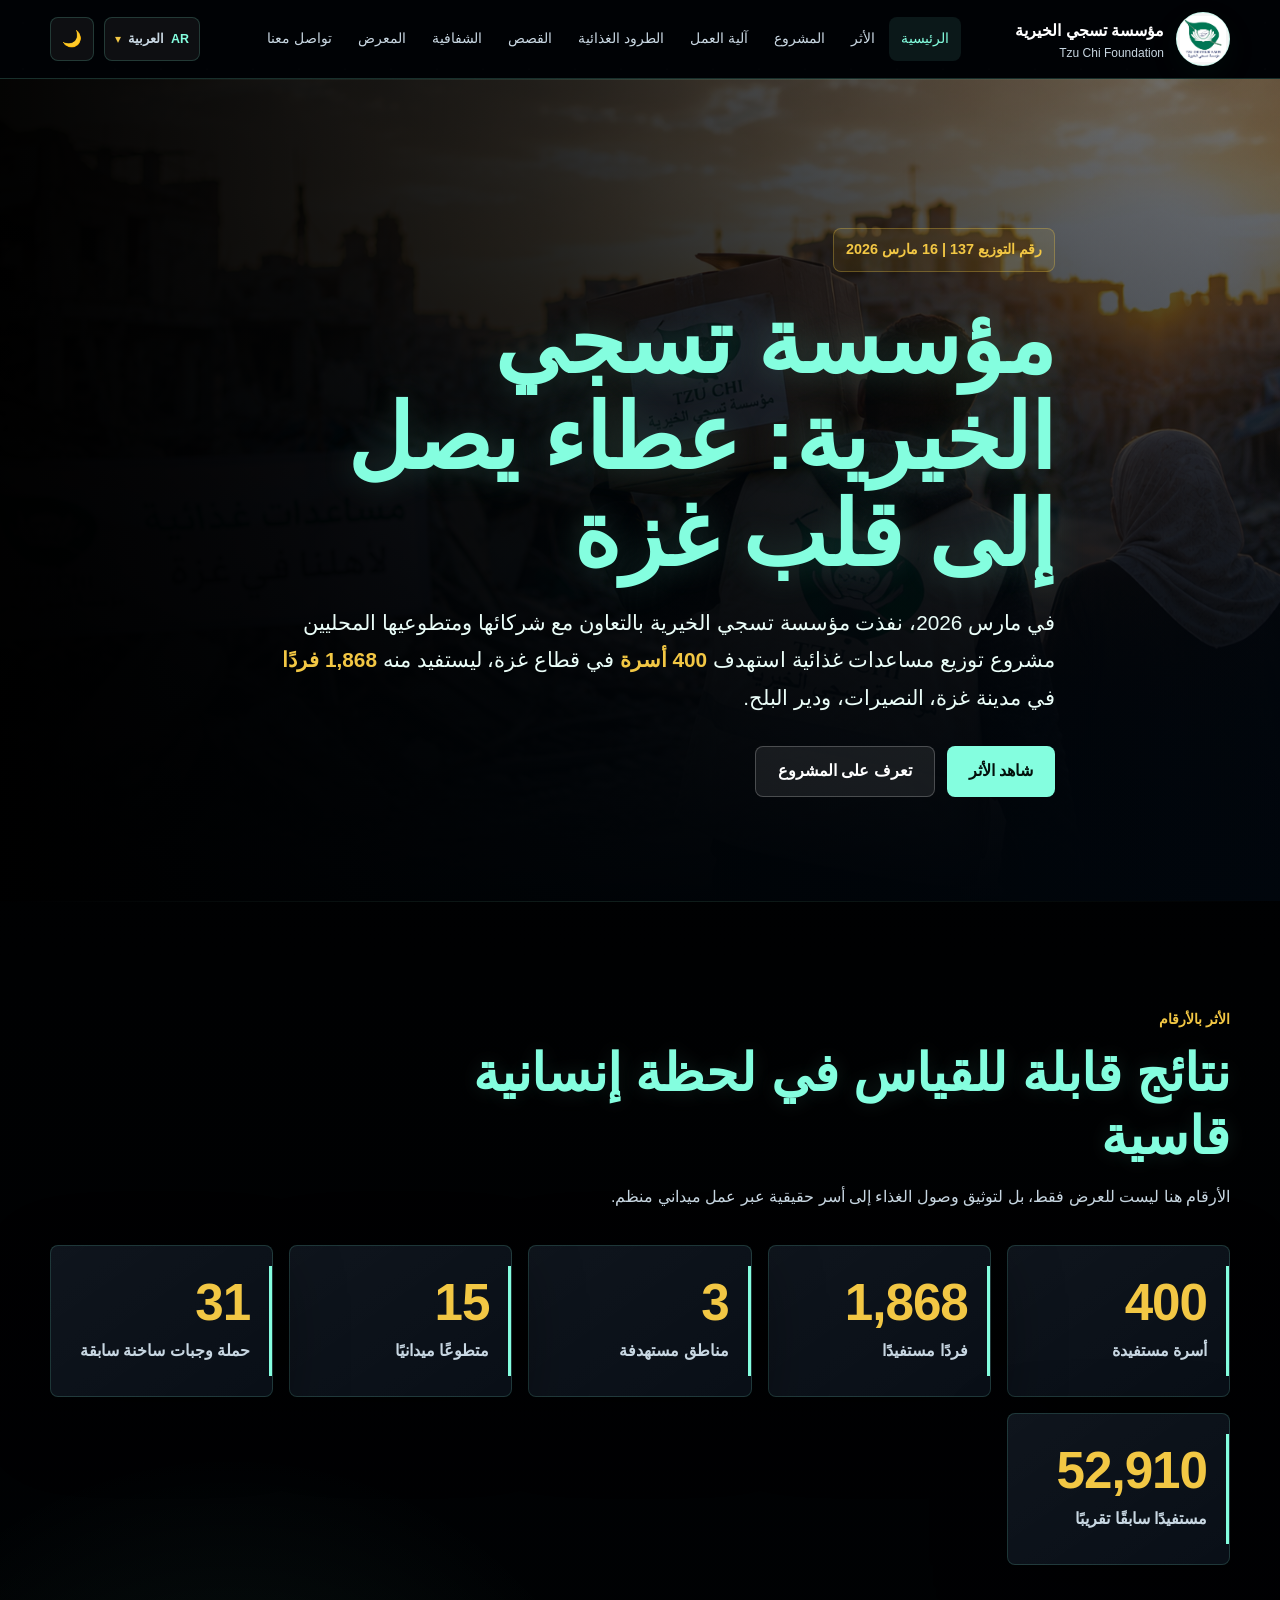
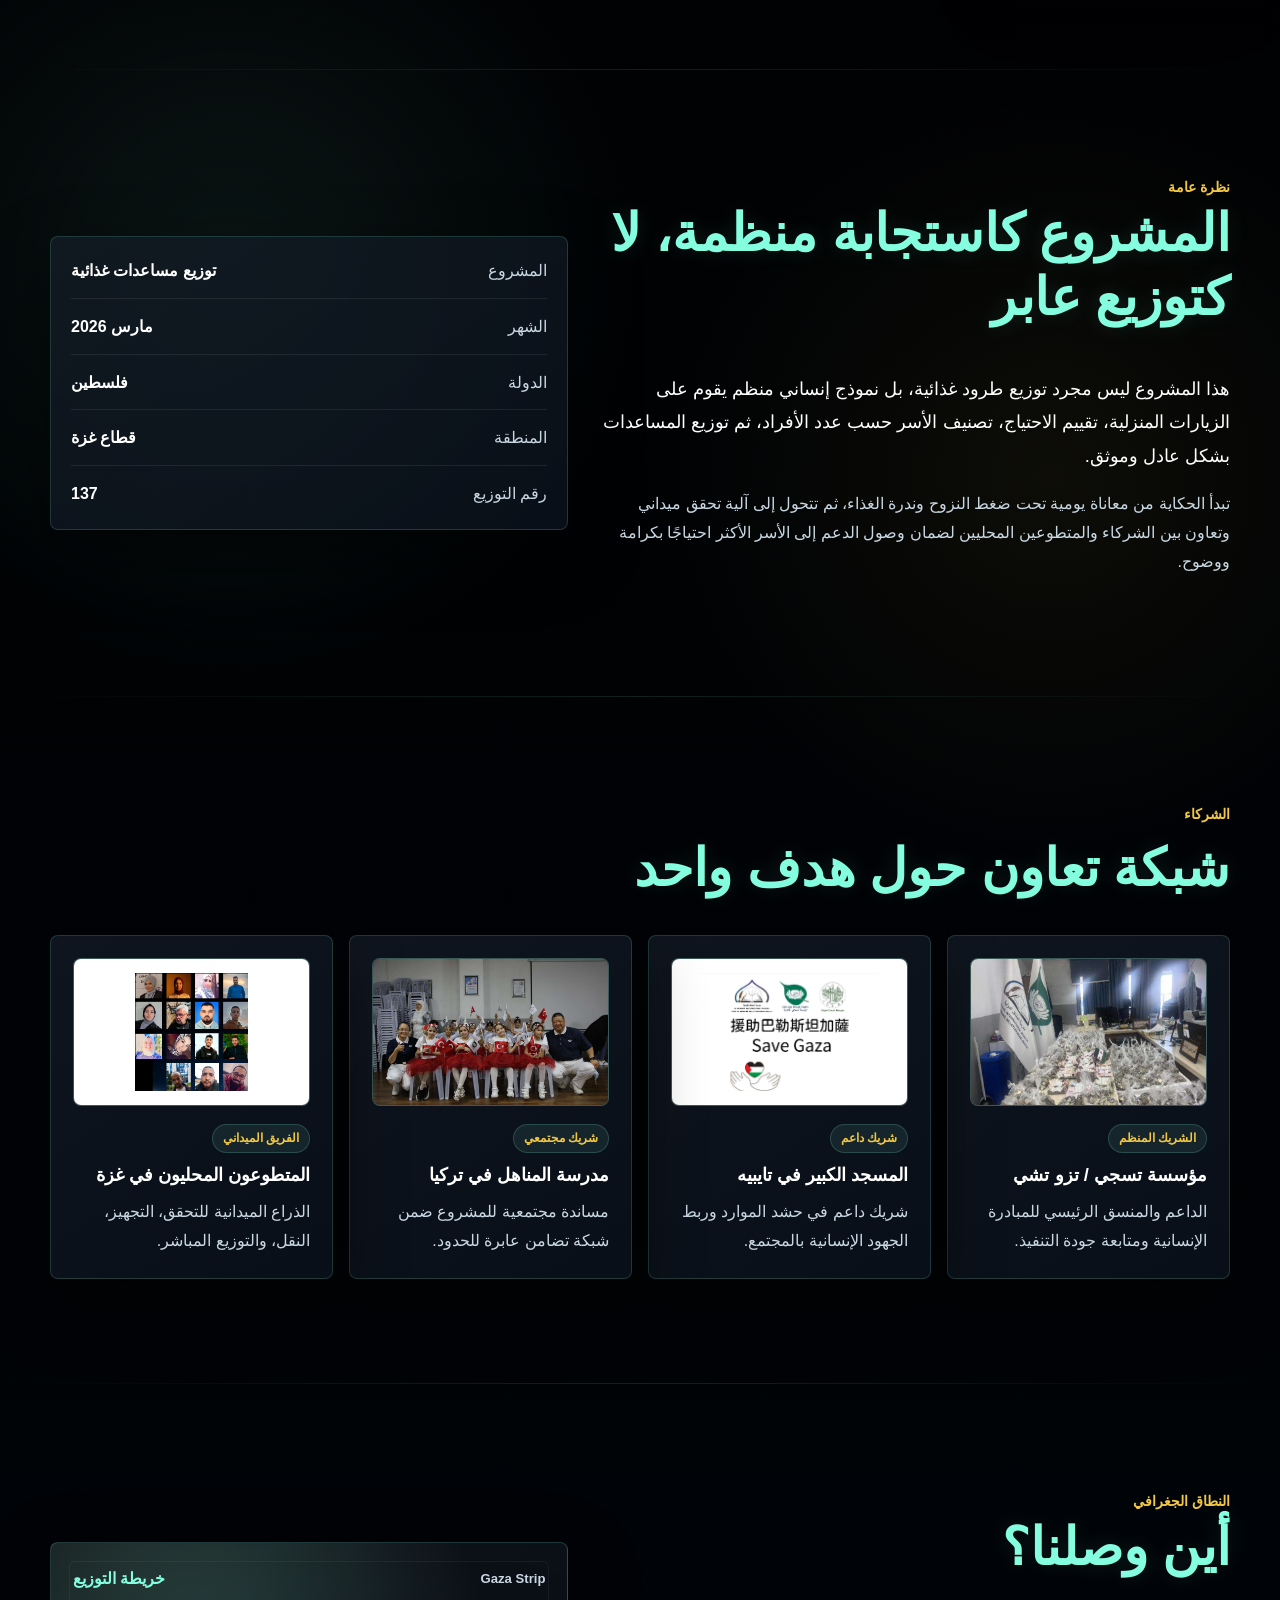
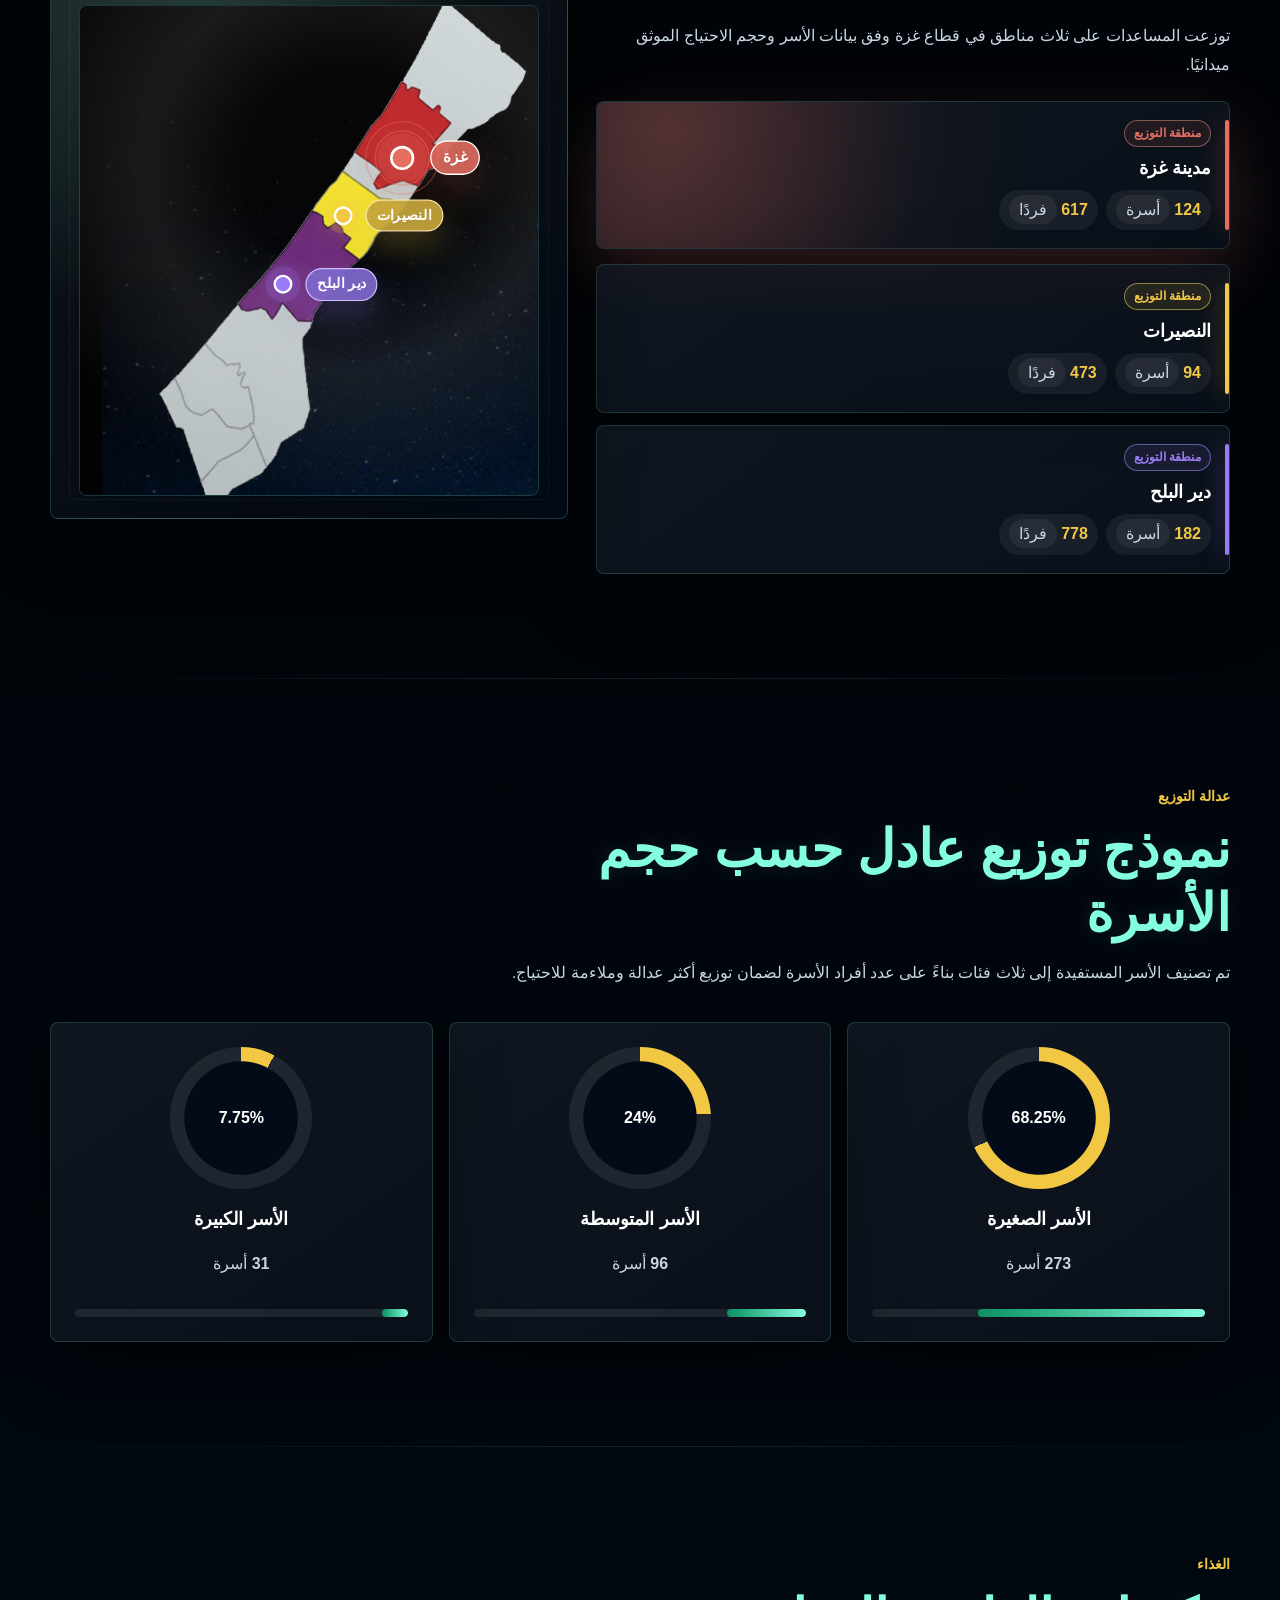
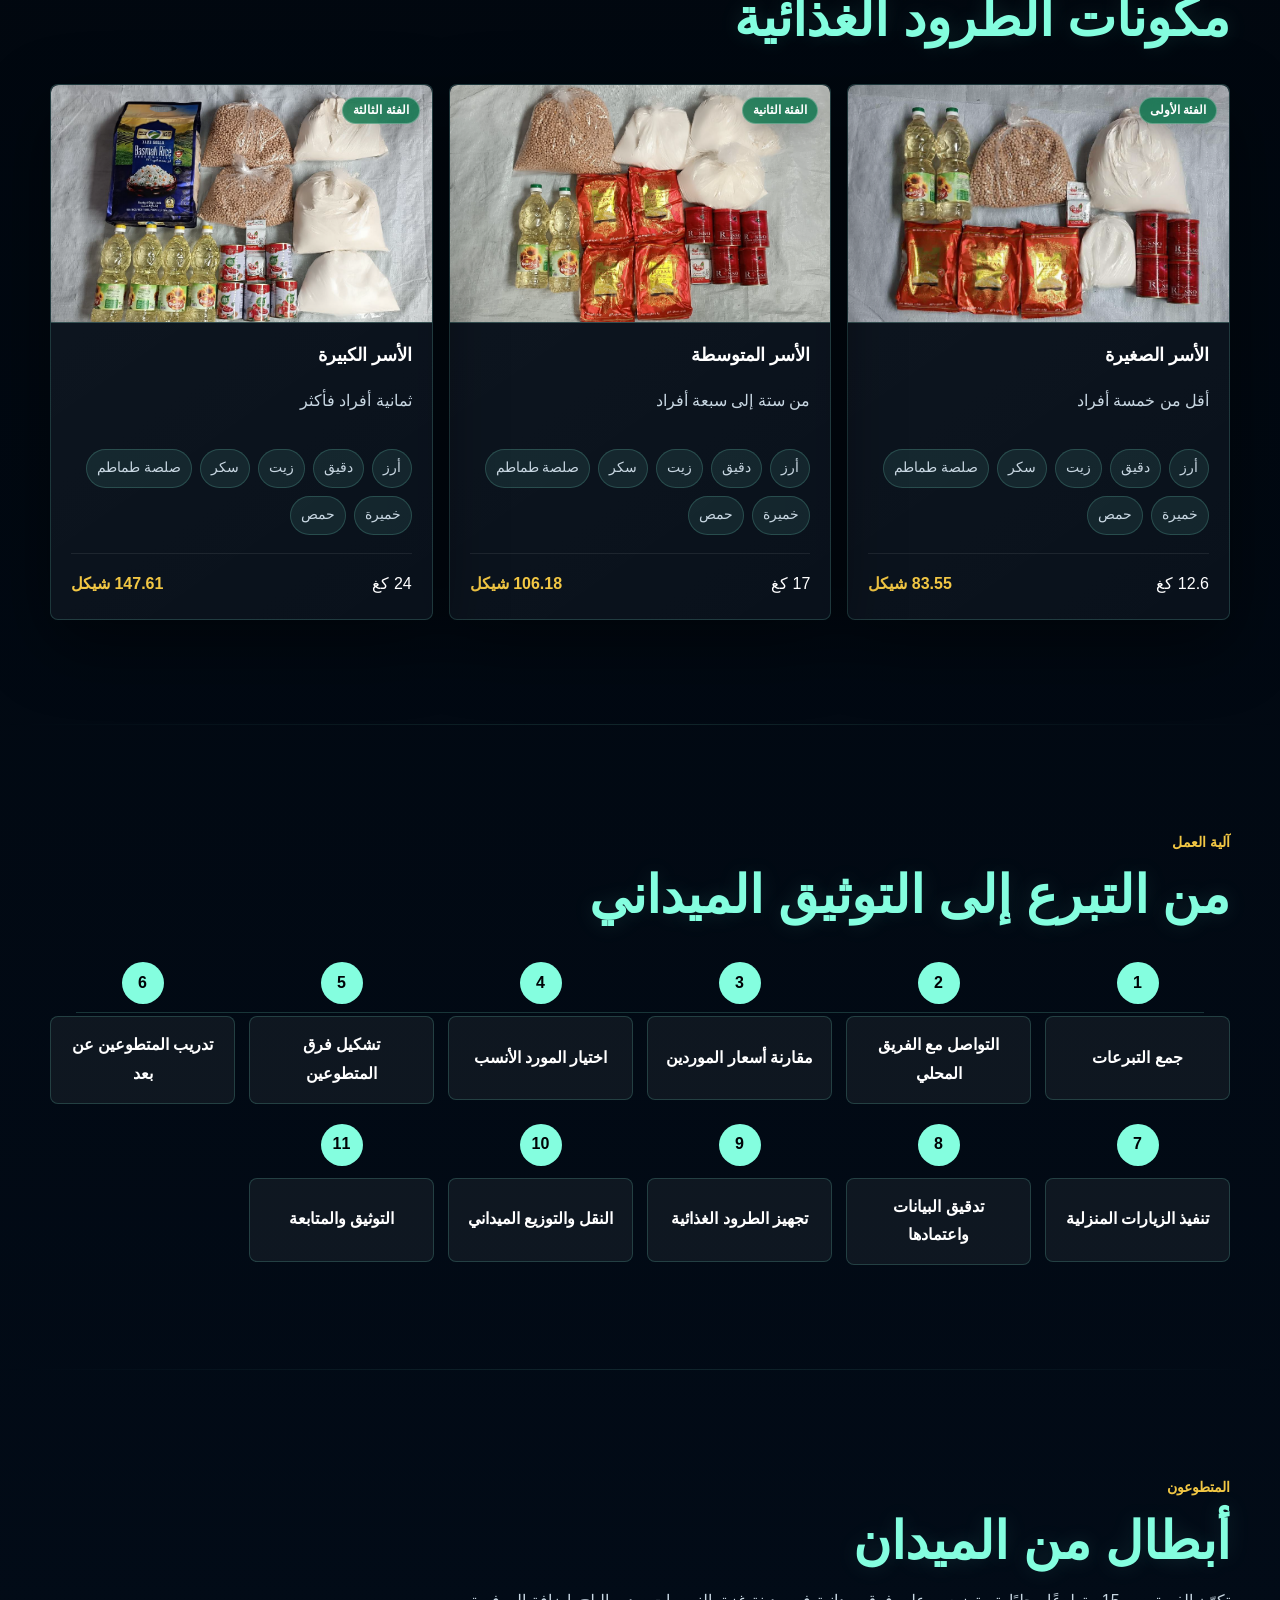
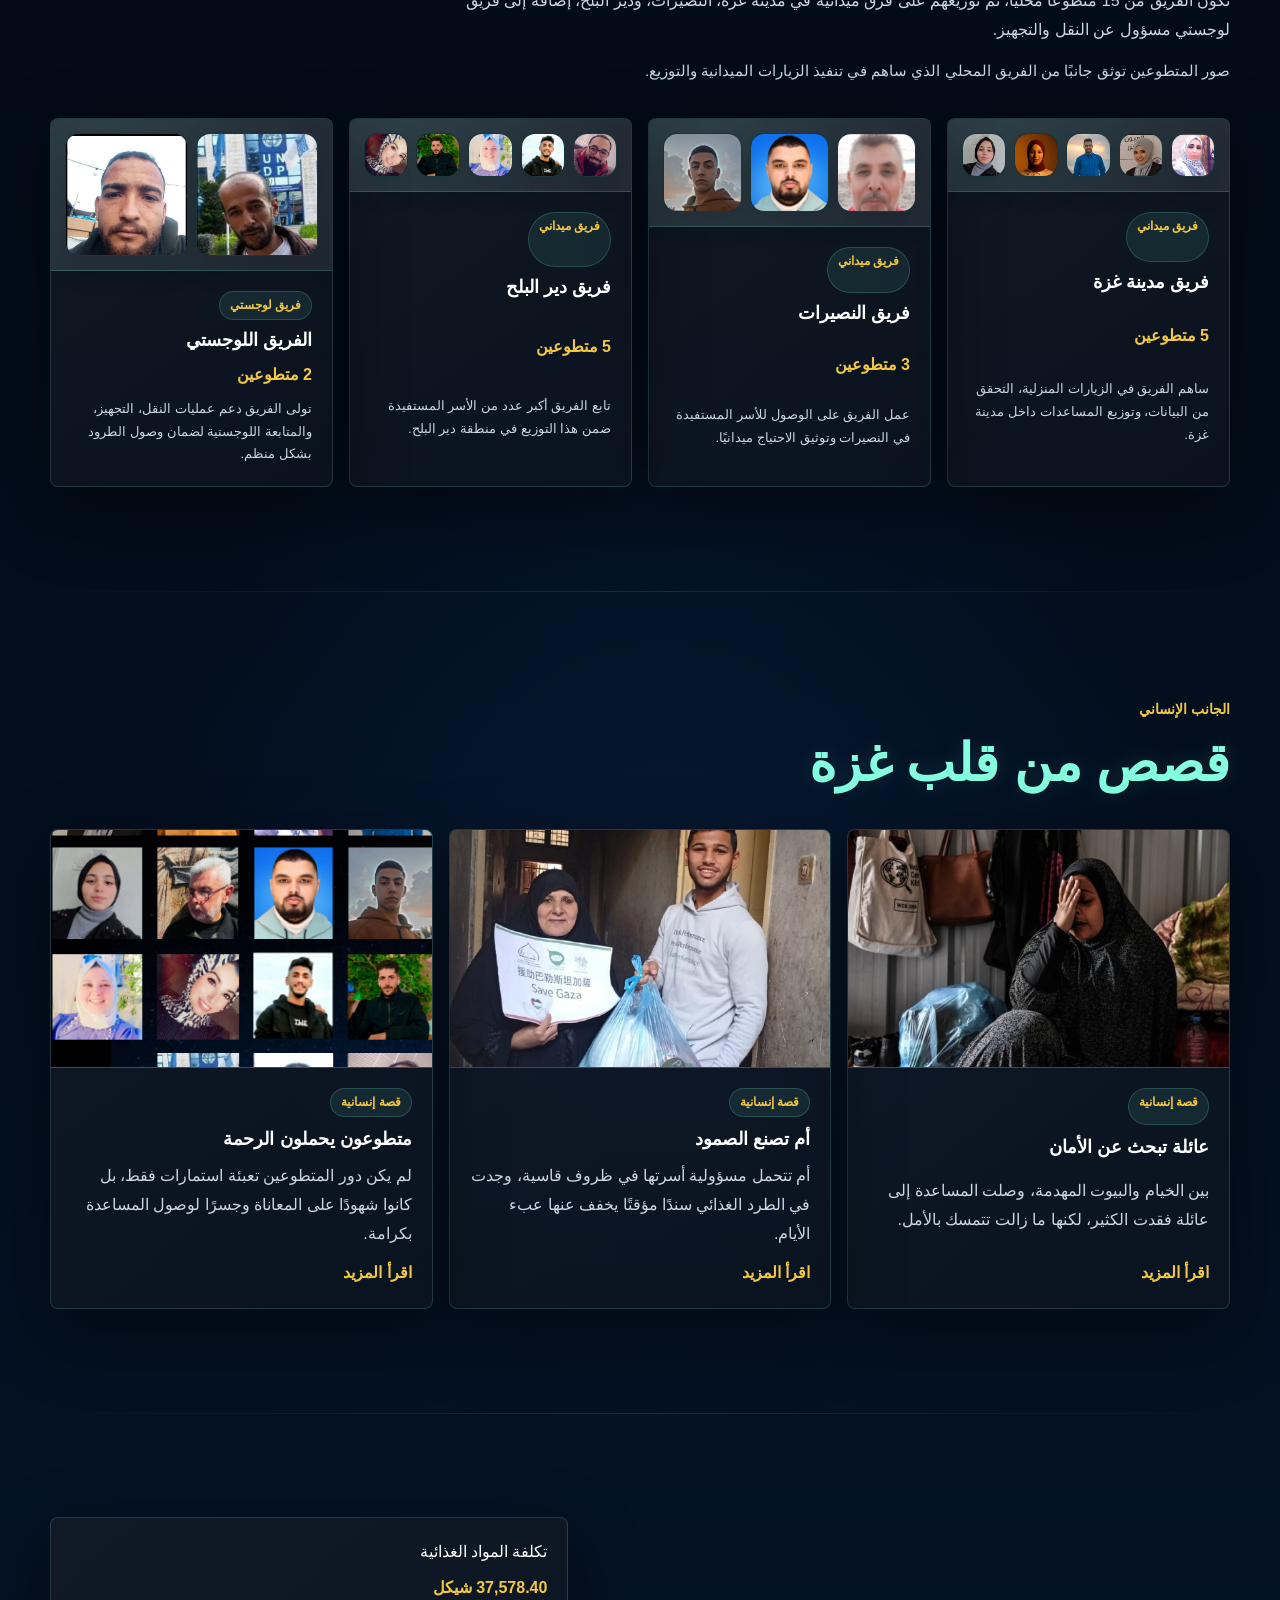
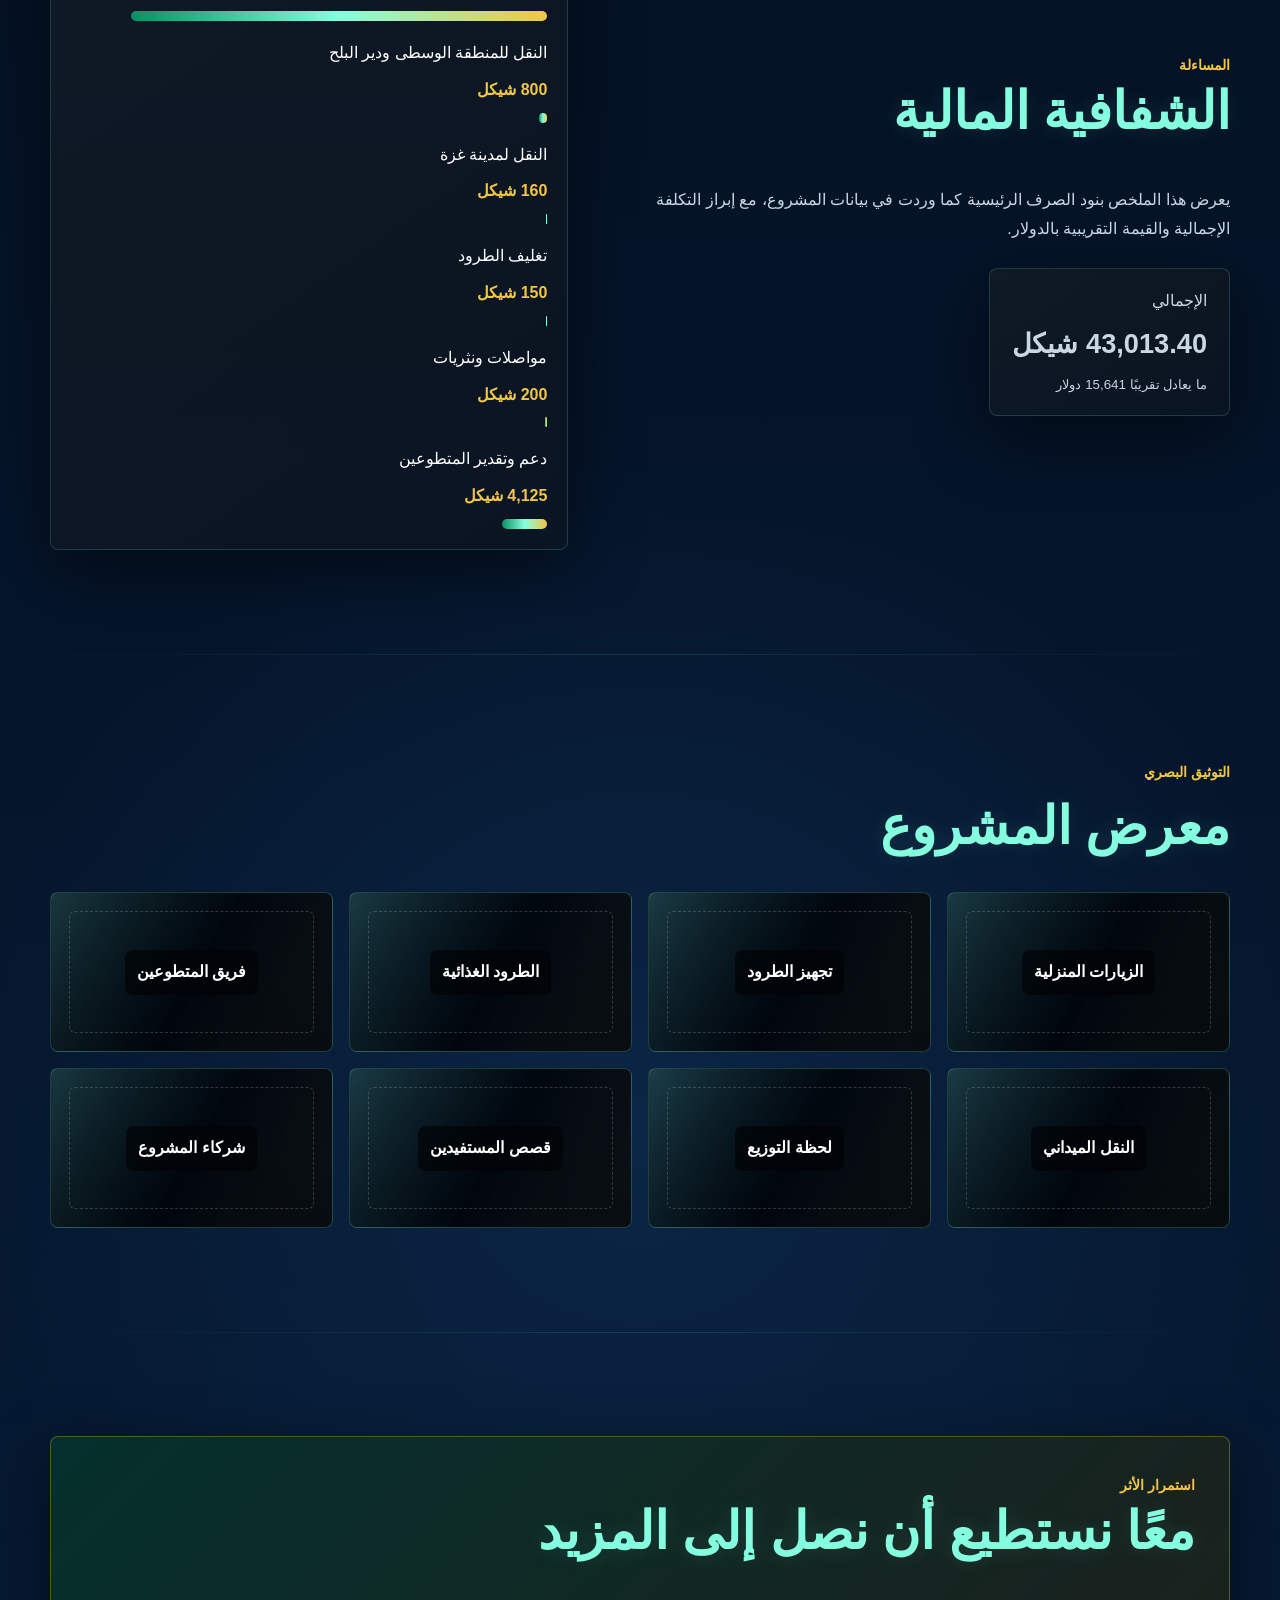
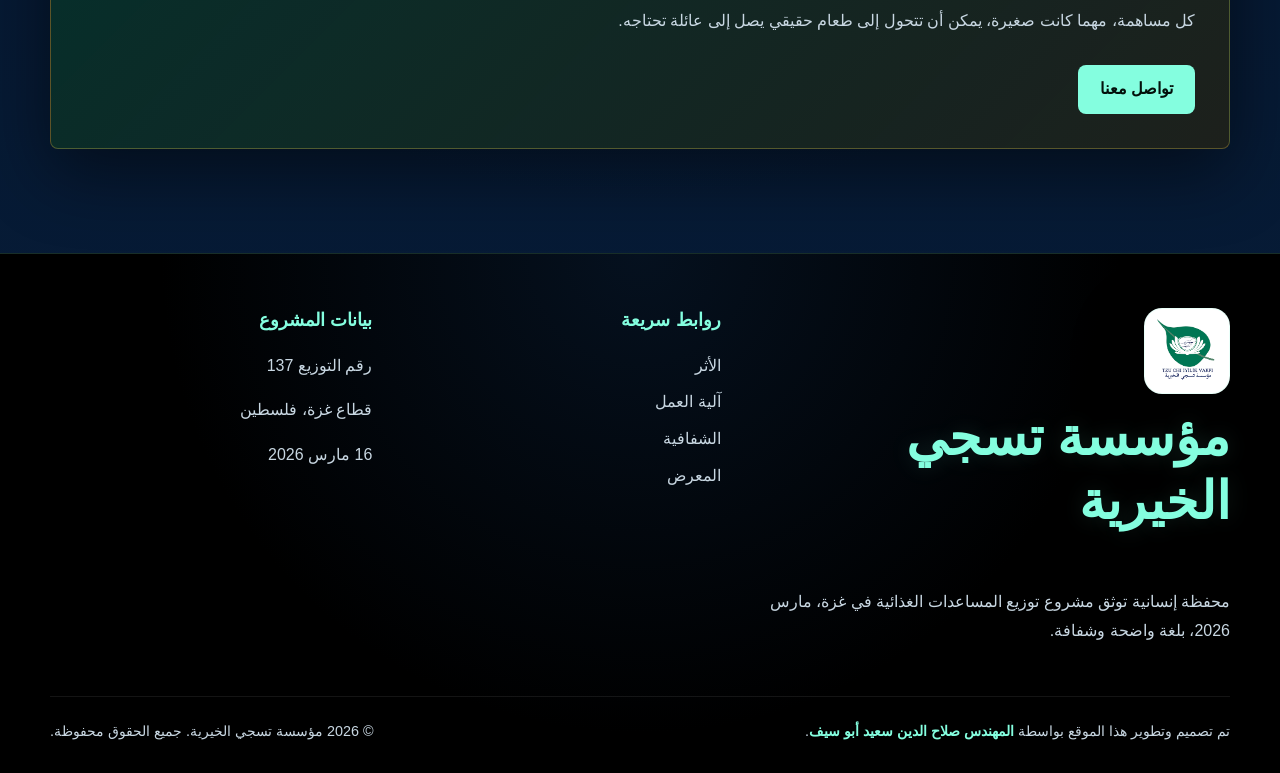
==== commit b6311586: "Fix English language translation activation" ====
--- a/index.html
+++ b/index.html
@@ -19,9 +19,9 @@
 
       try {
         var savedLanguage = localStorage.getItem("tsuchi-language");
-        var language = savedLanguage === "zh" ? "zh" : "ar";
-        document.documentElement.lang = language === "zh" ? "zh-Hant" : "ar";
-        document.documentElement.dir = language === "zh" ? "ltr" : "rtl";
+        var language = savedLanguage === "zh" || savedLanguage === "en" ? savedLanguage : "ar";
+        document.documentElement.lang = language === "zh" ? "zh-Hant" : language;
+        document.documentElement.dir = language === "ar" ? "rtl" : "ltr";
       } catch (error) {
         document.documentElement.lang = "ar";
         document.documentElement.dir = "rtl";
@@ -56,14 +56,45 @@
       </ul>
 
       <div class="nav-actions">
-        <div class="language-switcher" aria-label="اختيار اللغة" data-i18n-aria-label="language.aria">
-          <button class="language-option is-active" type="button" data-lang="ar" aria-pressed="true">العربية</button>
-          <button class="language-option" type="button" data-lang="zh" aria-pressed="false">中文</button>
+        <div class="language-dropdown" data-language-dropdown>
+          <button
+            class="language-dropdown-toggle"
+            type="button"
+            aria-haspopup="listbox"
+            aria-expanded="false"
+            aria-label="اختيار اللغة"
+            data-i18n-aria-label="language.aria"
+          >
+            <span class="language-current-code" data-language-current-code>AR</span>
+            <span class="language-current-label" data-language-current-label>العربية</span>
+            <span class="language-dropdown-arrow" aria-hidden="true">▾</span>
+          </button>
+
+          <ul class="language-dropdown-menu" role="listbox" hidden>
+            <li>
+              <button class="language-dropdown-option is-active" type="button" role="option" data-lang="ar" aria-selected="true">
+                <span class="language-option-code">AR</span>
+                <span>العربية</span>
+              </button>
+            </li>
+            <li>
+              <button class="language-dropdown-option" type="button" role="option" data-lang="zh" aria-selected="false">
+                <span class="language-option-code">ZH</span>
+                <span>中文</span>
+              </button>
+            </li>
+            <li>
+              <button class="language-dropdown-option" type="button" role="option" data-lang="en" aria-selected="false">
+                <span class="language-option-code">EN</span>
+                <span>English</span>
+              </button>
+            </li>
+          </ul>
         </div>
 
         <button class="theme-toggle" type="button" aria-label="الوضع الداكن" aria-pressed="false">
           <span class="theme-toggle-icon" aria-hidden="true">🌙</span>
-          <span class="theme-toggle-text" data-i18n="theme.dark">الوضع الداكن</span>
+          <span class="sr-only theme-toggle-text" data-i18n="theme.dark">الوضع الداكن</span>
         </button>
 
         <button class="menu-toggle" type="button" aria-expanded="false" aria-controls="primary-navigation" aria-label="فتح القائمة" data-i18n-aria-label="menu.open">
--- a/style.css
+++ b/style.css
@@ -128,17 +128,33 @@
 html {
   scroll-behavior: smooth;
   scroll-padding-top: calc(var(--header-height) + 20px);
+  max-width: 100%;
+  overflow-x: clip;
 }
 
 body {
   position: relative;
   min-height: 100vh;
+  max-width: 100%;
   margin: 0;
   color: var(--text);
   background: var(--body-bg);
   font-family: Tahoma, Arial, "Segoe UI", sans-serif;
   line-height: 1.8;
+  overflow-x: clip;
   transition: background 0.35s ease, color 0.35s ease;
+}
+
+.sr-only {
+  position: absolute;
+  width: 1px;
+  height: 1px;
+  padding: 0;
+  margin: -1px;
+  overflow: hidden;
+  clip: rect(0, 0, 0, 0);
+  border: 0;
+  white-space: nowrap;
 }
 
 html[lang="zh-Hant"] body {
@@ -278,7 +294,7 @@
 
 .menu-toggle,
 .theme-toggle,
-.language-option {
+.language-dropdown-toggle {
   width: 44px;
   height: 44px;
   border: 1px solid var(--border);
@@ -296,57 +312,118 @@
 }
 
 .theme-toggle {
-  width: auto;
+  width: 44px;
   min-width: 44px;
+  padding: 0;
   display: inline-flex;
   align-items: center;
   justify-content: center;
   gap: 8px;
-  padding: 0 12px;
   white-space: nowrap;
 }
 
-.language-switcher {
+.language-dropdown {
+  position: relative;
+  flex: 0 0 auto;
+}
+
+.language-dropdown-toggle {
+  width: auto;
+  min-width: 92px;
+  padding: 0 10px;
   display: inline-flex;
   align-items: center;
-  gap: 4px;
-  padding: 4px;
-  border: 1px solid var(--border);
-  border-radius: var(--radius);
-  background: var(--card);
-  transition: background 0.25s ease, border-color 0.25s ease;
-}
-
-.language-option {
-  width: auto;
-  min-width: 48px;
-  height: 36px;
-  padding: 0 10px;
-  color: var(--muted);
-  background: transparent;
-  font-size: 0.82rem;
-  font-weight: 800;
+  justify-content: center;
+  gap: 7px;
   white-space: nowrap;
 }
 
-.language-option:hover,
-.language-option.is-active {
-  color: var(--mint);
-  border-color: var(--border-strong);
-  background: var(--nav-hover-bg);
-}
-
-.theme-toggle:hover,
-.menu-toggle:hover,
-.language-option:hover {
+.language-dropdown-toggle:hover,
+.language-dropdown-toggle[aria-expanded="true"] {
   transform: translateY(-1px);
   border-color: var(--border-strong);
   background: var(--card-strong);
 }
 
+.language-current-code,
+.language-option-code {
+  color: var(--mint);
+  font-size: 0.78rem;
+  font-weight: 900;
+  letter-spacing: 0;
+}
+
+.language-current-label {
+  color: var(--muted);
+  font-size: 0.82rem;
+  font-weight: 800;
+}
+
+.language-dropdown-arrow {
+  color: var(--gold);
+  font-size: 0.78rem;
+  line-height: 1;
+  transition: transform 0.2s ease;
+}
+
+.language-dropdown-toggle[aria-expanded="true"] .language-dropdown-arrow {
+  transform: rotate(180deg);
+}
+
+.language-dropdown-menu {
+  position: absolute;
+  inset-block-start: calc(100% + 8px);
+  inset-inline-end: 0;
+  z-index: 160;
+  width: 180px;
+  margin: 0;
+  padding: 6px;
+  border: 1px solid var(--border);
+  border-radius: calc(var(--radius) + 4px);
+  background: var(--nav-panel-bg);
+  box-shadow: var(--shadow);
+  backdrop-filter: blur(16px);
+  list-style: none;
+}
+
+.language-dropdown-menu[hidden] {
+  display: none;
+}
+
+.language-dropdown-option {
+  width: 100%;
+  min-height: 40px;
+  padding: 8px 10px;
+  display: flex;
+  align-items: center;
+  gap: 10px;
+  border: 0;
+  border-radius: var(--radius);
+  color: var(--muted);
+  background: transparent;
+  cursor: pointer;
+  font-weight: 800;
+  text-align: start;
+  transition: background 0.2s ease, color 0.2s ease;
+}
+
+.language-dropdown-option:hover,
+.language-dropdown-option.is-active {
+  color: var(--mint);
+  background: var(--nav-hover-bg);
+}
+
+.theme-toggle:hover,
+.menu-toggle:hover {
+  transform: translateY(-1px);
+  border-color: var(--border-strong);
+  background: var(--card-strong);
+}
+
 .theme-toggle:focus-visible,
 .menu-toggle:focus-visible,
-.language-option:focus-visible,
+.language-dropdown-toggle:focus-visible,
+.language-dropdown-option:focus-visible,
 .btn:focus-visible,
 .text-button:focus-visible,
 .gallery-item:focus-visible,
@@ -2033,7 +2110,7 @@
 
 html[data-theme="light"] .theme-toggle,
 html[data-theme="light"] .menu-toggle,
-html[data-theme="light"] .language-switcher {
+html[data-theme="light"] .language-dropdown-toggle {
   background: rgba(255, 255, 255, 0.74);
   box-shadow: 0 12px 30px rgba(0, 70, 45, 0.08);
 }
@@ -2305,13 +2382,55 @@
     width: 44px;
     padding: 0;
   }
-
-  .theme-toggle-text {
+}
+
+@media (max-width: 760px) {
+  .navbar {
+    width: min(100% - 20px, var(--container));
+    gap: 8px;
+  }
+
+  .brand {
+    min-width: 0;
+    flex: 1 1 auto;
+  }
+
+  .brand strong {
+    max-width: 150px;
+    overflow: hidden;
+    text-overflow: ellipsis;
+    white-space: nowrap;
+  }
+
+  .brand small {
     display: none;
   }
-}
-
-@media (max-width: 760px) {
+
+  .nav-actions {
+    gap: 6px;
+  }
+
+  .language-dropdown-toggle {
+    width: 62px;
+    min-width: 62px;
+    padding: 0 8px;
+  }
+
+  .language-current-label {
+    display: none;
+  }
+
+  .language-dropdown-menu {
+    width: 170px;
+  }
+
+  .theme-toggle,
+  .menu-toggle {
+    width: 42px;
+    min-width: 42px;
+    height: 42px;
+  }
+
   .story-modal-content {
     grid-template-columns: 1fr;
   }
@@ -2423,22 +2542,6 @@
     padding: 0;
   }
 
-  .theme-toggle-text {
-    display: none;
-  }
-
-  .language-switcher {
-    gap: 2px;
-    padding: 3px;
-  }
-
-  .language-option {
-    min-width: 38px;
-    height: 34px;
-    padding-inline: 8px;
-    font-size: 0.76rem;
-  }
-
   .cta-inner {
     padding: 24px;
   }
